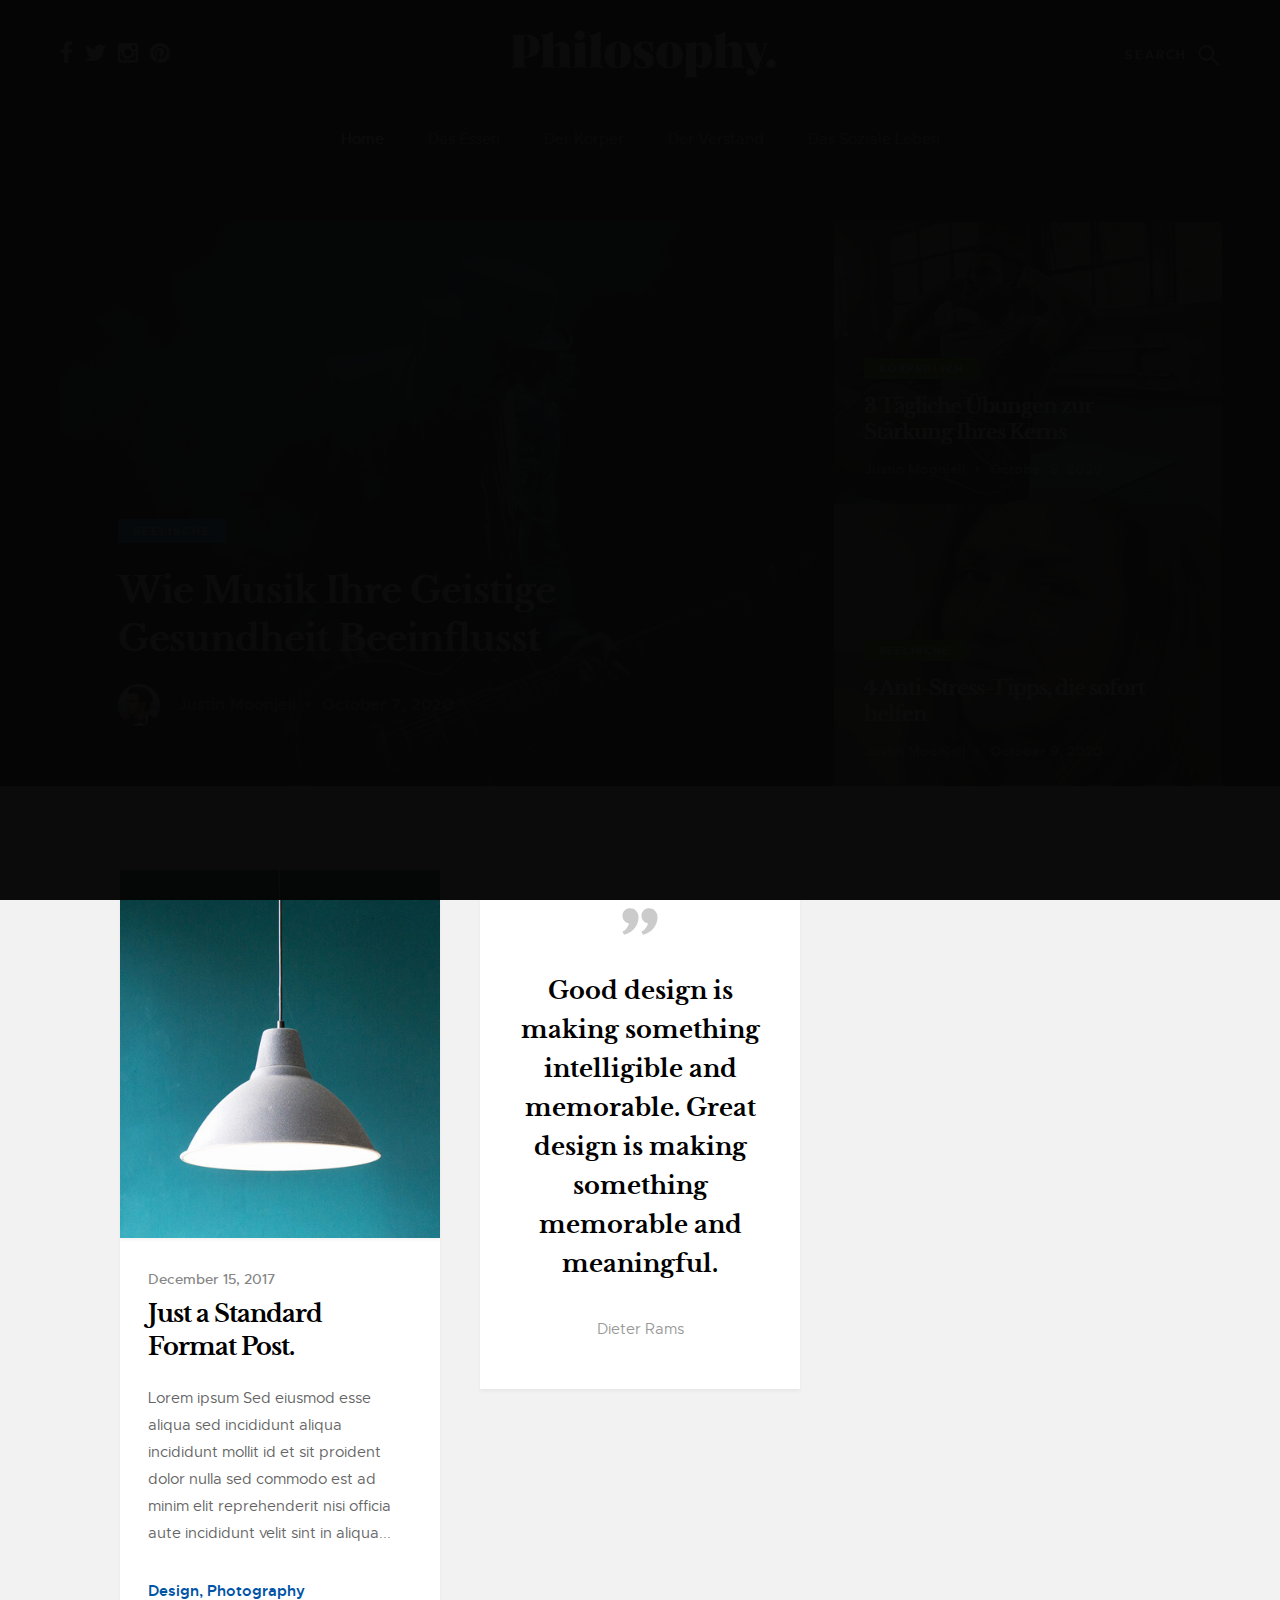
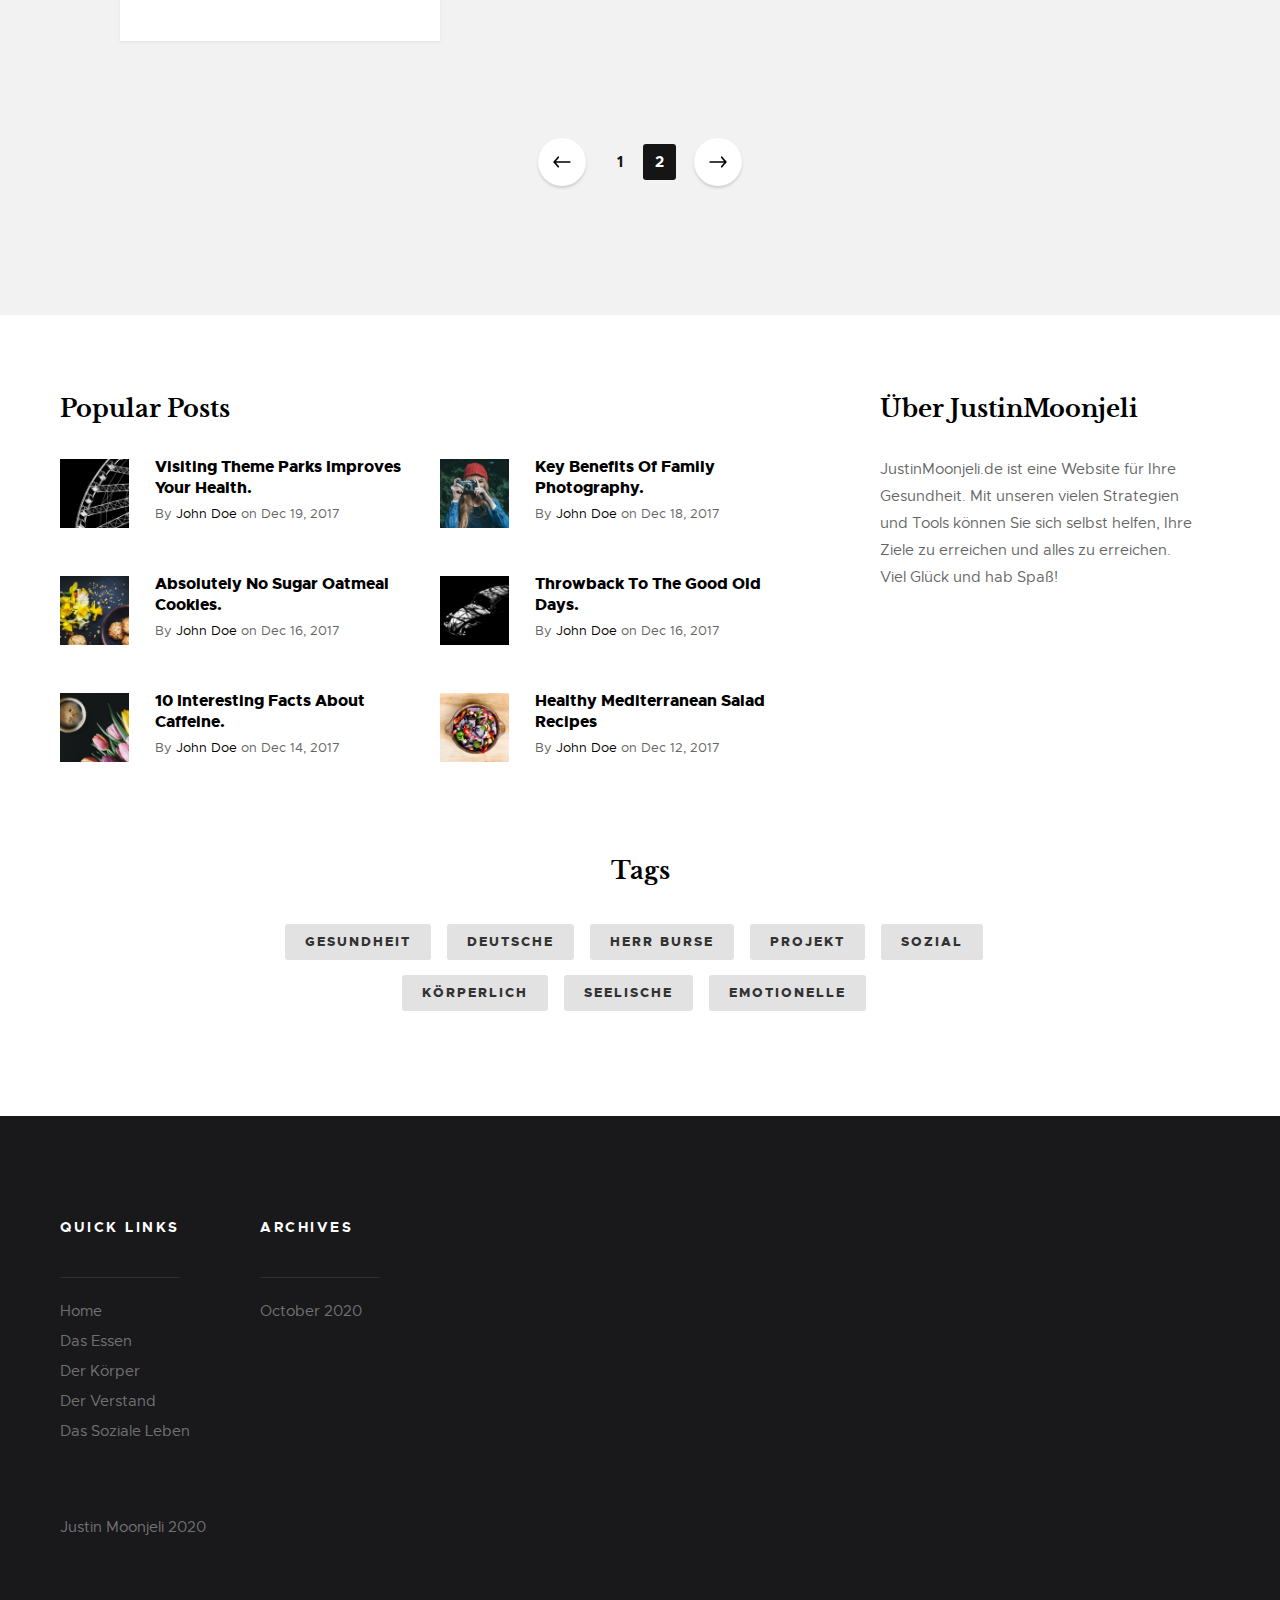
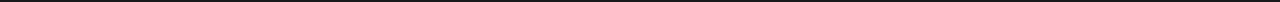
==== index.html @ 0562be98 "Update index.html" ====
<!DOCTYPE html>
<html class="no-js" lang="en">
<head>

    <!--- basic page needs
    ================================================== -->
    <meta charset="utf-8">
    <title>JustinMoonjeli</title>
    <meta name="description" content="">
    <meta name="author" content="">

    <!-- mobile specific metas
    ================================================== -->
    <meta name="viewport" content="width=device-width, initial-scale=1, maximum-scale=1">

    <!-- CSS
    ================================================== -->
    <link rel="stylesheet" href="css/base.css">
    <link rel="stylesheet" href="css/vendor.css">
    <link rel="stylesheet" href="css/main.css">

    <!-- script
    ================================================== -->
    <script src="js/modernizr.js"></script>
    <script src="js/pace.min.js"></script>

    <!-- favicons
    ================================================== -->
    <link rel="shortcut icon" href="favicon.ico" type="image/x-icon">
    <link rel="icon" href="favicon.ico" type="image/x-icon">

</head>

<body id="top">

    <!-- pageheader
    ================================================== -->
    <section class="s-pageheader s-pageheader--home">

        <header class="header">
            <div class="header__content row">

                <div class="header__logo">
                    <a class="logo" href="index.html">
                        <img src="images/logo.svg" alt="Homepage">
                    </a>
                </div> <!-- end header__logo -->

                <ul class="header__social">
                    <li>
                        <a href="#0"><i class="fa fa-facebook" aria-hidden="true"></i></a>
                    </li>
                    <li>
                        <a href="#0"><i class="fa fa-twitter" aria-hidden="true"></i></a>
                    </li>
                    <li>
                        <a href="#0"><i class="fa fa-instagram" aria-hidden="true"></i></a>
                    </li>
                    <li>
                        <a href="#0"><i class="fa fa-pinterest" aria-hidden="true"></i></a>
                    </li>
                </ul> <!-- end header__social -->

                <a class="header__search-trigger" href="#0"></a>

                <div class="header__search">

                    <form role="search" method="get" class="header__search-form" action="#">
                        <label>
                            <span class="hide-content">Search for:</span>
                            <input type="search" class="search-field" placeholder="Type Keywords" value="" name="s" title="Search for:" autocomplete="off">
                        </label>
                        <input type="submit" class="search-submit" value="Search">
                    </form>
        
                    <a href="#0" title="Close Search" class="header__overlay-close">Close</a>

                </div>  <!-- end header__search -->


                <a class="header__toggle-menu" href="#0" title="Menu"><span>Menu</span></a>

                <nav class="header__nav-wrap">

                    <h2 class="header__nav-heading h6">Site Navigation</h2>

                    <ul class="header__nav">
                        <li class="current"><a href="index.html" title="">Home</a></li>
                        <li><a href="style-guide.html" title="">Das Essen</a></li>
                        <li><a href="about.html" title="">Der Körper</a></li>
                        <li><a href="contact.html" title="">Der Verstand</a></li>
                        <li><a href="contact.html" title="">Das Soziale Leben</a></li>
                    </ul> <!-- end header__nav -->

                    <a href="#0" title="Close Menu" class="header__overlay-close close-mobile-menu">Close</a>

                </nav> <!-- end header__nav-wrap -->

            </div> <!-- header-content -->
        </header> <!-- header -->


        <div class="pageheader-content row">
            <div class="col-full">

                <div class="featured">

                    <div class="featured__column featured__column--big">
                        <div class="entry" style="background-image:url('images/thumbs/featured/featured-guitarman.jpg');">
                            
                            <div class="entry__content">
                                <span class="entry__category"><a href="#0">SEELISCHE</a></span>

                                <h1><a href="#0" title="">Wie Musik Ihre Geistige Gesundheit Beeinflusst</a></h1>

                                <div class="entry__info">
                                    <a href="#0" class="entry__profile-pic">
                                        <img class="avatar" src="images/avatars/user-03.jpg" alt="">
                                    </a>

                                    <ul class="entry__meta">
                                        <li><a href="#0">Justin Moonjeli</a></li>
                                        <li>October 7, 2020</li>
                                    </ul>
                                </div>
                            </div> <!-- end entry__content -->
                            
                        </div> <!-- end entry -->
                    </div> <!-- end featured__big -->

                    <div class="featured__column featured__column--small">

                        <div class="entry" style="background-image:url('images/thumbs/featured/mancore.jpg');">
                            
                            <div class="entry__content">
                                <span class="entry__category"><a href="#0">KÖRPERLICH</a></span>

                                <h1><a href="#0" title="">3 Tägliche Übungen zur Stärkung Ihres Kerns</a></h1>

                                <div class="entry__info">
                                    <a href="#0" class="entry__profile-pic">
                                        <img class="avatar" src="images/avatars/user-03.jpg" alt="">
                                    </a>

                                    <ul class="entry__meta">
                                        <li><a href="#0">Justin Moonjeli</a></li>
                                        <li>October 8, 2020</li>
                                    </ul>
                                </div>
                            </div> <!-- end entry__content -->
                          
                        </div> <!-- end entry -->
                        <div class="entry" style="background-image:url('images/thumbs/featured/smilelady.jpg');">
                            
                            <div class="entry__content">
                                <span class="entry__category"><a href="#0">SEELISCHE</a></span>

                                <h1><a href="#0" title="">4 Anti-Stress-Tipps, die sofort helfen</a></h1>

                                <div class="entry__info">
                                    <a href="#0" class="entry__profile-pic">
                                        <img class="avatar" src="images/avatars/user-03.jpg" alt="">
                                    </a>

                                    <ul class="entry__meta">
                                        <li><a href="#0">Justin Moonjeli</a></li>
                                        <li>October 9, 2020</li>
                                    </ul>
                                </div>
                            </div> <!-- end entry__content -->
                          
               
                       
                        </div> <!-- end entry -->

                    </div> <!-- end featured__small -->
                </div> <!-- end featured -->

            </div> <!-- end col-full -->
        </div> <!-- end pageheader-content row -->

    </section> <!-- end s-pageheader -->


    <!-- s-content
    ================================================== -->
    <section class="s-content">
        
        <div class="row masonry-wrap">
            <div class="masonry">

                <div class="grid-sizer"></div>

                <article class="masonry__brick entry format-standard" data-aos="fade-up">
                        
                    <div class="entry__thumb">
                        <a href="single-standard.html" class="entry__thumb-link">
                            <img src="images/thumbs/masonry/lamp-400.jpg" 
                                    srcset="images/thumbs/masonry/lamp-400.jpg 1x, images/thumbs/masonry/lamp-800.jpg 2x" alt="">
                        </a>
                    </div>
    
                    <div class="entry__text">
                        <div class="entry__header">
                            
                            <div class="entry__date">
                                <a href="single-standard.html">December 15, 2017</a>
                            </div>
                            <h1 class="entry__title"><a href="single-standard.html">Just a Standard Format Post.</a></h1>
                            
                        </div>
                        <div class="entry__excerpt">
                            <p>
                                Lorem ipsum Sed eiusmod esse aliqua sed incididunt aliqua incididunt mollit id et sit proident dolor nulla sed commodo est ad minim elit reprehenderit nisi officia aute incididunt velit sint in aliqua...
                            </p>
                        </div>
                        <div class="entry__meta">
                            <span class="entry__meta-links">
                                <a href="category.html">Design</a> 
                                <a href="category.html">Photography</a>
                            </span>
                        </div>
                    </div>
    
                </article> <!-- end article -->

                <article class="masonry__brick entry format-quote" data-aos="fade-up">
                        
                    <div class="entry__thumb">
                        <blockquote>
                                <p>Good design is making something intelligible and memorable. Great design is making something memorable and meaningful.</p>
    
                                <cite>Dieter Rams</cite>
                        </blockquote>
                    </div>   
    
                </article> <!-- end article -->
 
            </div> <!-- end masonry -->
        </div> <!-- end masonry-wrap -->

        <div class="row">
            <div class="col-full">
                <nav class="pgn">
                    <ul>
                        <li><a class="pgn__prev" href="#0">Prev</a></li>
                        <li><a class="pgn__num" href="#0">1</a></li>
                        <li><span class="pgn__num current">2</span></li>
                        <li><a class="pgn__next" href="#0">Next</a></li>
                    </ul>
                </nav>
            </div>
        </div>

    </section> <!-- s-content -->


    <!-- s-extra
    ================================================== -->
    <section class="s-extra">

        <div class="row top">

            <div class="col-eight md-six tab-full popular">
                <h3>Popular Posts</h3>

                <div class="block-1-2 block-m-full popular__posts">
                    <article class="col-block popular__post">
                        <a href="#0" class="popular__thumb">
                            <img src="images/thumbs/small/wheel-150.jpg" alt="">
                        </a>
                        <h5><a href="#0">Visiting Theme Parks Improves Your Health.</a></h5>
                        <section class="popular__meta">
                                <span class="popular__author"><span>By</span> <a href="#0"> John Doe</a></span>
                            <span class="popular__date"><span>on</span> <time datetime="2017-12-19">Dec 19, 2017</time></span>
                        </section>
                    </article>
                    <article class="col-block popular__post">
                        <a href="#0" class="popular__thumb">
                            <img src="images/thumbs/small/shutterbug-150.jpg" alt="">
                        </a>
                        <h5><a href="#0">Key Benefits Of Family Photography.</a></h5>
                        <section class="popular__meta">
                            <span class="popular__author"><span>By</span> <a href="#0"> John Doe</a></span>
                            <span class="popular__date"><span>on</span> <time datetime="2017-12-18">Dec 18, 2017</time></span>
                        </section>
                    </article>
                    <article class="col-block popular__post">
                        <a href="#0" class="popular__thumb">
                            <img src="images/thumbs/small/cookies-150.jpg" alt="">
                        </a>
                        <h5><a href="#0">Absolutely No Sugar Oatmeal Cookies.</a></h5>
                        <section class="popular__meta">
                                <span class="popular__author"><span>By</span> <a href="#0"> John Doe</a></span>
                            <span class="popular__date"><span>on</span> <time datetime="2017-12-16">Dec 16, 2017</time></span>
                        </section>
                    </article>
                    <article class="col-block popular__post">
                        <a href="#0" class="popular__thumb">
                            <img src="images/thumbs/small/beetle-150.jpg" alt="">
                        </a>
                        <h5><a href="#0">Throwback To The Good Old Days.</a></h5>
                        <section class="popular__meta">
                            <span class="popular__author"><span>By</span> <a href="#0"> John Doe</a></span>
                            <span class="popular__date"><span>on</span> <time datetime="2017-12-16">Dec 16, 2017</time></span>
                        </section>
                    </article>
                    <article class="col-block popular__post">
                        <a href="#0" class="popular__thumb">
                            <img src="images/thumbs/small/tulips-150.jpg" alt="">
                        </a>
                        <h5><a href="#0">10 Interesting Facts About Caffeine.</a></h5>
                        <section class="popular__meta">
                            <span class="popular__author"><span>By</span> <a href="#0"> John Doe</a></span>
                            <span class="popular__date"><span>on</span> <time datetime="2017-12-14">Dec 14, 2017</time></span>
                        </section>
                    </article>
                    <article class="col-block popular__post">
                        <a href="#0" class="popular__thumb">
                            <img src="images/thumbs/small/salad-150.jpg" alt="">
                        </a>
                        <h5><a href="#0">Healthy Mediterranean Salad Recipes</a></h5>
                        <section class="popular__meta">
                            <span class="popular__author"><span>By</span> <a href="#0"> John Doe</a></span>
                            <span class="popular__date"><span>on</span> <time datetime="2017-12-12">Dec 12, 2017</time></span>
                        </section>
                    </article>
                </div> <!-- end popular_posts -->
            </div> <!-- end popular -->
            
            <div class="col-four md-six tab-full about">
                <h3>Über JustinMoonjeli</h3>

                <p>
                    JustinMoonjeli.de ist eine Website für Ihre Gesundheit. Mit unseren vielen Strategien und Tools können Sie sich selbst helfen, Ihre Ziele zu erreichen und alles zu erreichen. Viel Glück und hab Spaß!
                </p>

                
            </div> <!-- end about -->

        </div> <!-- end row -->

        <div class="row bottom tags-wrap">
            <div class="col-full tags">
                <h3>Tags</h3>

                <div class="tagcloud">
                    <a href="#0">Gesundheit</a>
                    <a href="#0">Deutsche</a>
                    <a href="#0">Herr Burse</a>
                    <a href="#0">Projekt</a>
                    <a href="#0">Sozial</a>
                    <a href="#0">Körperlich</a>
                    <a href="#0">Seelische</a>
                    <a href="#0">Emotionelle</a>
                </div> <!-- end tagcloud -->
            </div> <!-- end tags -->
        </div> <!-- end tags-wrap -->

    </section> <!-- end s-extra -->


    <!-- s-footer
    ================================================== -->
    <footer class="s-footer">

        <div class="s-footer__main">
            <div class="row">
                
                <div class="col-two md-four mob-full s-footer__sitelinks">
                        
                    <h4>Quick Links</h4>

                    <ul class="s-footer__linklist">
                        <li><a href="#0">Home</a></li>
                        <li><a href="#0">Das Essen</a></li>
                        <li><a href="#0">Der Körper</a></li>
                        <li><a href="#0">Der Verstand</a></li>
                        <li><a href="#0">Das Soziale Leben</a></li>
                    </ul>
                
                </div> <!-- end s-footer__sitelinks -->

                <div class="col-two md-four mob-full s-footer__archives">
                        
                    <h4>Archives</h4>

                    <ul class="s-footer__linklist">
                        <li><a href="#0">October 2020</a></li>
                    </ul>

                </div> <!-- end s-footer__archives -->

               
            </div>
        </div> <!-- end s-footer__main -->

        <div class="s-footer__bottom">
            <div class="row">
                <div class="col-full">
                    <div class="s-footer__copyright">
                        <span>Justin Moonjeli 2020</span> 

                    </div>

                    <div class="go-top">
                        <a class="smoothscroll" title="Back to Top" href="#top"></a>
                    </div>
                </div>
            </div>
        </div> <!-- end s-footer__bottom -->

    </footer> <!-- end s-footer -->


    <!-- preloader
    ================================================== -->
    <div id="preloader">
        <div id="loader">
            <div class="line-scale">
                <div></div>
                <div></div>
                <div></div>
                <div></div>
                <div></div>
            </div>
        </div>
    </div>


    <!-- Java Script
    ================================================== -->
    <script src="js/jquery-3.2.1.min.js"></script>
    <script src="js/plugins.js"></script>
    <script src="js/main.js"></script>

</body>

</html>
---- css/base.css ----
/* =================================================================== 
 *
 *  Philosophy v1.0 Base Stylesheet
 *  12-30-2017
 *  ------------------------------------------------------------------
 *
 *  TOC:
 *  # imports
 *  # normalize
 *  # basic/base setup styles
 *    ## Media
 *    ## Typography resets
 *    ## links
 *    ## inputs
 *  # grid
 *    ## medium size devices
 *    ## tablets
 *    ## mobile devices
 *    ## small mobile devices
 *  # block grids
 *    ## medium size devices
 *    ## tablets
 *    ## mobile devices
 *    ## small mobile devices
 *  # MISC
 *
 * =================================================================== */


/* ===================================================================
 *  # imports 
 *
 * ------------------------------------------------------------------- */
@import url("font-awesome/css/font-awesome.min.css");
@import url("fonts.css");


/* ===================================================================
 *  # normalize
 *  normalize.css v5.0.0 | MIT License | 
 *  github.com/necolas/normalize.css
 *
 * ------------------------------------------------------------------- */
html {
   font-family: sans-serif;
   line-height: 1.15;
   -ms-text-size-adjust: 100%;
   -webkit-text-size-adjust: 100%;
}

body {
   margin: 0;
}

article,
aside,
footer,
header,
nav,
section {
   display: block;
}

h1 {
   font-size: 2em;
   margin: 0.67em 0;
}

figcaption,
figure,
main {
   display: block;
}

figure {
   margin: 1em 40px;
}

hr {
   box-sizing: content-box;
   height: 0;
   overflow: visible;
}

pre {
   font-family: monospace, monospace;
   font-size: 1em;
}

a {
   background-color: transparent;
   -webkit-text-decoration-skip: objects;
}

a:active,
a:hover {
   outline-width: 0;
}

abbr[title] {
   border-bottom: none;
   text-decoration: underline;
   text-decoration: underline dotted;
}

b,
strong {
   font-weight: inherit;
}

b,
strong {
   font-weight: bolder;
}

code,
kbd,
samp {
   font-family: monospace, monospace;
   font-size: 1em;
}

dfn {
   font-style: italic;
}

mark {
   background-color: #ff0;
   color: #000;
}

small {
   font-size: 80%;
}

sub,
sup {
   font-size: 75%;
   line-height: 0;
   position: relative;
   vertical-align: baseline;
}

sub {
   bottom: -0.25em;
}

sup {
   top: -0.5em;
}

audio,
video {
   display: inline-block;
}

audio:not([controls]) {
   display: none;
   height: 0;
}

img {
   border-style: none;
}

svg:not(:root) {
   overflow: hidden;
}

button,
input,
optgroup,
select,
textarea {
   font-family: sans-serif;
   font-size: 100%;
   line-height: 1.15;
   margin: 0;
}

button,
input {
   overflow: visible;
}

button,
select {
   text-transform: none;
}

button,
html [type="button"],
[type="reset"],
[type="submit"] {
   -webkit-appearance: button;
}

button::-moz-focus-inner,
[type="button"]::-moz-focus-inner,
[type="reset"]::-moz-focus-inner,
[type="submit"]::-moz-focus-inner {
   border-style: none;
   padding: 0;
}

button:-moz-focusring,
[type="button"]:-moz-focusring,
[type="reset"]:-moz-focusring,
[type="submit"]:-moz-focusring {
   outline: 1px dotted ButtonText;
}

fieldset {
   border: 1px solid #c0c0c0;
   margin: 0 2px;
   padding: 0.35em 0.625em 0.75em;
}

legend {
   box-sizing: border-box;
   color: inherit;
   display: table;
   max-width: 100%;
   padding: 0;
   white-space: normal;
}

progress {
   display: inline-block;
   vertical-align: baseline;
}

textarea {
   overflow: auto;
}

[type="checkbox"],
[type="radio"] {
   box-sizing: border-box;
   padding: 0;
}

[type="number"]::-webkit-inner-spin-button,
[type="number"]::-webkit-outer-spin-button {
   height: auto;
}

[type="search"] {
   -webkit-appearance: textfield;
   outline-offset: -2px;
}

[type="search"]::-webkit-search-cancel-button,
[type="search"]::-webkit-search-decoration {
   -webkit-appearance: none;
}

::-webkit-file-upload-button {
   -webkit-appearance: button;
   font: inherit;
}

details,
menu {
   display: block;
}

summary {
   display: list-item;
}

canvas {
   display: inline-block;
}

template {
   display: none;
}

[hidden] {
   display: none;
}


/* ===================================================================
*  # basic/base setup styles
*
* ------------------------------------------------------------------- */
html {
   font-size: 62.5%;
   box-sizing: border-box;
}

*,
*::before,
*::after {
   box-sizing: inherit;
}

body {
   font-weight: normal;
   line-height: 1;
   word-wrap: break-word;
   text-rendering: optimizeLegibility;
   -webkit-overflow-scrolling: touch;
   -webkit-text-size-adjust: none;
}

body,
input,
button {
   -moz-osx-font-smoothing: grayscale;
   -webkit-font-smoothing: antialiased;
}

/* ------------------------------------------------------------------- 
 * ## Media
 * ------------------------------------------------------------------- */
img,
video {
   max-width: 100%;
   height: auto;
}

/* ------------------------------------------------------------------- 
 * ## Typography resets 
 * ------------------------------------------------------------------- */
div, dl, dt, dd, ul, ol, li, h1, h2, h3, h4, h5, h6, pre, form, p, blockquote, th, td {
   margin: 0;
   padding: 0;
}

h1, h2, h3, h4, h5, h6 {
   -webkit-font-smoothing: auto;
   -webkit-font-smoothing: antialiased;
   -webkit-font-variant-ligatures: common-ligatures;
   -moz-font-variant-ligatures: common-ligatures;
   font-variant-ligatures: common-ligatures;
   text-rendering: optimizeLegibility;
}

em,
i {
   font-style: italic;
   line-height: inherit;
}

strong,
b {
   font-weight: bold;
   line-height: inherit;
}

small {
   font-size: 60%;
   line-height: inherit;
}

ol,
ul {
   list-style: none;
}

li {
   display: block;
}

/* ------------------------------------------------------------------- 
 * ## links
 * ------------------------------------------------------------------- */
a {
   text-decoration: none;
   line-height: inherit;
}

a img {
   border: none;
}

/* ------------------------------------------------------------------- 
 *  ## inputs
 * ------------------------------------------------------------------- */
fieldset {
   margin: 0;
   padding: 0;
}

input[type="email"],
input[type="number"],
input[type="search"],
input[type="text"],
input[type="tel"],
input[type="url"],
input[type="password"],
textarea {
   -webkit-appearance: none;
   -moz-appearance: none;
   -ms-appearance: none;
   -o-appearance: none;
   appearance: none;
}


/* ===================================================================
 * # grid
 *
 * ------------------------------------------------------------------- */
.row {
   width: 94%;
   max-width: 1200px;
   margin: 0 auto;
}

.row:after {
   content: "";
   display: table;
   clear: both;
}

.row .row {
   width: auto;
   max-width: none;
   margin-left: -20px;
   margin-right: -20px;
}

/* column blocks
 * -------------------------------------- */
[class*="col-"] {
   float: left;
   padding: 0 20px;
}

[class*="col-"] + [class*="col-"].end {
   float: right;
}

/* column width classes 
 * -------------------------------------- */
.col-one {
   width: 8.33333%;
}

.col-two,
.col-1-6 {
   width: 16.66667%;
}

.col-three,
.col-1-4 {
   width: 25%;
}

.col-four,
.col-1-3 {
   width: 33.33333%;
}

.col-five {
   width: 41.66667%;
}

.col-six,
.col-1-2 {
   width: 50%;
}

.col-seven {
   width: 58.33333%;
}

.col-eight,
.col-2-3 {
   width: 66.66667%;
}

.col-nine,
.col-3-4 {
  width: 75%;
}

.col-ten,
.col-5-6 {
   width: 83.33333%;
}

.col-eleven {
   width: 91.66667%;
}

.col-twelve,
.col-full {
   width: 100%;
}


/* ------------------------------------------------------------------- 
 * ## medium size devices
 * ------------------------------------------------------------------- */
@media only screen and (max-width: 1200px) {
   .row .row {
      margin-left: -15px;
      margin-right: -15px;
   }

   [class*="col-"] {
      padding: 0 15px;
   }

   .md-two,
   .md-1-6 {
      width: 16.66667%;
   }

   .md-one {
      width: 8.33333%;
   }

   .md-three,
   .md-1-4 {
      width: 25%;
   }

   .md-four,
   .md-1-3 {
      width: 33.33333%;
   }

   .md-five {
      width: 41.66667%;
   }

   .md-six,
   .md-1-2 {
      width: 50%;
   }

   .md-seven {
      width: 58.33333%;
   }

   .md-eight,
   .md-2-3 {
      width: 66.66667%;
   }

   .md-nine,
   .md-3-4 {
      width: 75%;
   }

   .md-ten,
   .md-5-6 {
      width: 83.33333%;
   }

   .md-eleven {
      width: 91.66667%;
   }

   .md-twelve,
   .md-full {
      width: 100%;
   }
}

/* ------------------------------------------------------------------- 
 * ## tablets
 * ------------------------------------------------------------------- */
@media only screen and (max-width: 800px) {
   .row {
      width: 90%;
   }

   .tab-1-4 {
      width: 25%;
   }

   .tab-1-3 {
      width: 33.33333%;
   }

   .tab-1-2 {
      width: 50%;
   }

   .tab-2-3 {
      width: 66.66667%;
   }

   .tab-3-4 {
      width: 75%;
   }

   .tab-full {
      width: 100%;
   }

   .hide-on-tablet {
      display: none;
   }
}

/* ------------------------------------------------------------------- 
 * ## mobile devices
 * ------------------------------------------------------------------- */
@media only screen and (max-width: 600px) {
   .row {
      width: auto;
      padding-left: 25px;
      padding-right: 25px;
   }

   .row .row {
      margin-left: -10px;
      margin-right: -10px;
      padding-left: 0;
      padding-right: 0;
   }

   [class*="col-"] {
      padding: 0 10px;
   }

   .mob-1-4 {
      width: 25%;
   }

   .mob-1-3 {
      width: 33.33333%;
   }

   .mob-1-2 {
      width: 50%;
   }

   .mob-2-3 {
      width: 66.66667%;
   }

   .mob-3-4 {
      width: 75%;
   }

   .mob-full {
      width: 100%;
   }

   .hide-on-mobile {
      display: none;
   }
}

/* ------------------------------------------------------------------- 
 * ## small mobile devices
 * ------------------------------------------------------------------- */

/* stack columns on small mobile devices
 * ------------------------------------------------------------------- */
@media only screen and (max-width: 400px) {
   .row .row {
      margin-left: 0;
      margin-right: 0;
   }

   [class*="col-"] {
      width: 100% !important;
      float: none !important;
      clear: both !important;
      margin-left: 0;
      margin-right: 0;
      padding: 0;
   }

   [class*="col-"] + [class*="col-"].end {
      float: none;
   }
}


/* ===================================================================
 * # block grids
 *
 * ------------------------------------------------------------------- */

/* Equally-sized columns define at row level
 * ------------------------------------------------------------------- */
[class*="block-"]:after {
   content: "";
   display: table;
   clear: both;
}

.block-1-6 .col-block {
   width: 16.66667%;
}

.block-1-5 .col-block {
   width: 20%;
}

.block-1-4 .col-block {
   width: 25%;
}

.block-1-3 .col-block {
   width: 33.33333%;
}

.block-1-2 .col-block {
   width: 50%;
}

/**
 * Clearing for block grid columns. Allow columns with 
 * different heights to align properly.
 */
.block-1-6 .col-block:nth-child(6n + 1),
.block-1-5 .col-block:nth-child(5n + 1),
.block-1-4 .col-block:nth-child(4n + 1),
.block-1-3 .col-block:nth-child(3n + 1),
.block-1-2 .col-block:nth-child(2n + 1) {
   clear: both;
}

/* ------------------------------------------------------------------- 
 * ## medium size devices
 * ------------------------------------------------------------------- */
@media only screen and (max-width: 1200px) {
   .block-m-1-6 .col-block {
      width: 16.66667%;
   }

   .block-m-1-5 .col-block {
      width: 20%;
   }

   .block-m-1-4 .col-block {
      width: 25%;
   }

   .block-m-1-3 .col-block {
      width: 33.33333%;
   }

   .block-m-1-2 .col-block {
      width: 50%;
   }

   .block-m-full .col-block {
      width: 100%;
      clear: both;
   }

   [class*="block-m-"] .col-block:nth-child(n) {
      clear: none;
   }

   .block-m-1-6 .col-block:nth-child(6n + 1),
   .block-m-1-5 .col-block:nth-child(5n + 1),
   .block-m-1-4 .col-block:nth-child(4n + 1),
   .block-m-1-3 .col-block:nth-child(3n + 1),
   .block-m-1-2 .col-block:nth-child(2n + 1) {
      clear: both;
   }
}

/* ------------------------------------------------------------------- 
 * ## tablets
 * ------------------------------------------------------------------- */
@media only screen and (max-width: 800px) {
   .block-tab-1-6 .col-block {
      width: 16.66667%;
   }

   .block-tab-1-5 .col-block {
      width: 20%;
   }

   .block-tab-1-4 .col-block {
      width: 25%;
   }

   .block-tab-1-3 .col-block {
      width: 33.33333%;
   }

   .block-tab-1-2 .col-block {
      width: 50%;
   }

   .block-tab-full .col-block {
      width: 100%;
      clear: both;
   }

   [class*="block-tab-"] .col-block:nth-child(n) {
      clear: none;
   }

   .block-tab-1-6 .col-block:nth-child(6n + 1),
   .block-tab-1-6 .col-block:nth-child(5n + 1),
   .block-tab-1-4 .col-block:nth-child(4n + 1),
   .block-tab-1-3 .col-block:nth-child(3n + 1),
   .block-tab-1-2 .col-block:nth-child(2n + 1) {
      clear: both;
   }
}

/* ------------------------------------------------------------------- 
 * ## mobile devices
 * ------------------------------------------------------------------- */
@media only screen and (max-width: 600px) {
   .block-mob-1-6 .col-block {
      width: 16.66667%;
   }

   .block-mob-1-5 .col-block {
      width: 20%;
   }

   .block-mob-1-4 .col-block {
      width: 25%;
   }

   .block-mob-1-3 .col-block {
      width: 33.33333%;
   }

   .block-mob-1-2 .col-block {
      width: 50%;
   }

   .block-mob-full .col-block {
      width: 100%;
      clear: both;
   }

   [class*="block-mob-"] .col-block:nth-child(n) {
      clear: none;
   }

   .block-mob-1-6 .col-block:nth-child(6n + 1),
   .block-mob-1-5 .col-block:nth-child(5n + 1),
   .block-mob-1-4 .col-block:nth-child(4n + 1),
   .block-mob-1-3 .col-block:nth-child(3n + 1),
   .block-mob-1-2 .col-block:nth-child(2n + 1) {
      clear: both;
   }
}

/* ------------------------------------------------------------------- 
 * ## small mobile devices
 * ------------------------------------------------------------------- */

/* stack columns on small mobile devices
 * ------------------------------------------------------------------- */
@media only screen and (max-width: 400px) {
   .stack .col-block {
      width: 100% !important;
      float: none !important;
      clear: both !important;
      margin-left: 0;
      margin-right: 0;
   }
}


/* ===================================================================
 * # MISC
 *
 * ------------------------------------------------------------------- */
.group:after {
   content: "";
   display: table;
   clear: both;
}

/* Misc Helper Styles
 * -------------------------------------- */
.is-hidden {
   display: none;
}

.is-invisible {
   visibility: hidden;
}

.antialiased {
   -webkit-font-smoothing: antialiased;
   -moz-osx-font-smoothing: grayscale;
}

.overflow-hidden {
   overflow: hidden;
}

.remove-bottom {
   margin-bottom: 0;
}

.half-bottom {
   margin-bottom: 1.5rem !important;
}

.add-bottom {
   margin-bottom: 3rem !important;
}

.no-border {
   border: none;
}

.full-width {
   width: 100%;
}

.text-center {
   text-align: center;
}

.text-left {
   text-align: left;
}

.text-right {
   text-align: right;
}

.pull-left {
   float: left;
}

.pull-right {
   float: right;
}

.align-center {
   margin-left: auto;
   margin-right: auto;
   text-align: center;
}

/*# sourceMappingURL=base.css.map */
---- css/vendor.css ----
/* =================================================================== 
 *
 *  Philosophy v1.0 Vendor/Third Party CSS 
 *  12-30-2017
 *  ------------------------------------------------------------------
 *
 *  TOC:
 *  # lity - v1.6.6 - 2016-04-22
 *  # Animate on Scroll
 *  # Slick Slider
 *  # MediaElement
 *  # prettyprint GitHub Theme
 *
 * =================================================================== */


/* ===================================================================
 * # lity - v1.6.6 - 2016-04-22
 *   http://sorgalla.com/lity/
 *   Copyright (c) 2016 Jan Sorgalla; Licensed MIT 
 * ------------------------------------------------------------------- */
.lity {
   z-index: 9990;
   position: fixed;
   top: 0;
   right: 0;
   bottom: 0;
   left: 0;
   white-space: nowrap;
   background: #ffffff;
   background: white;
   outline: none !important;
   opacity: 0;
   -webkit-transition: opacity 0.3s ease;
   -o-transition: opacity 0.3s ease;
   transition: opacity 0.3s ease;
}

.lity.lity-opened {
   opacity: 1;
}

.lity.lity-closed {
   opacity: 0;
}

.lity * {
   -webkit-box-sizing: border-box;
   -moz-box-sizing: border-box;
   box-sizing: border-box;
}

.lity-wrap {
   z-index: 9990;
   position: fixed;
   top: 0;
   right: 0;
   bottom: 0;
   left: 0;
   text-align: center;
   outline: none !important;
}

.lity-wrap:before {
   content: '';
   display: inline-block;
   height: 100%;
   vertical-align: middle;
   margin-right: -0.25em;
}

.lity-loader {
   z-index: 9991;
   color: #333;
   position: absolute;
   top: 50%;
   margin-top: -0.8em;
   width: 100%;
   text-align: center;
   font-size: 14px;
   font-family: Arial, Helvetica, sans-serif;
   opacity: 0;
   -webkit-transition: opacity 0.3s ease;
   -o-transition: opacity 0.3s ease;
   transition: opacity 0.3s ease;
}

.lity-loading .lity-loader {
   opacity: 1;
}

.lity-container {
   z-index: 9992;
   position: relative;
   text-align: left;
   vertical-align: middle;
   display: inline-block;
   white-space: normal;
   max-width: 100%;
   max-height: 100%;
   outline: none !important;
}

.lity-content {
   z-index: 9993;
   width: 100%;
   -webkit-transform: scale(1);
   -ms-transform: scale(1);
   -o-transform: scale(1);
   transform: scale(1);
   -webkit-transition: -webkit-transform 0.3s ease;
   -o-transition: -o-transform 0.3s ease;
   transition: transform 0.3s ease;
}

.lity-loading .lity-content,
.lity-closed .lity-content {
   -webkit-transform: scale(0.8);
   -ms-transform: scale(0.8);
   -o-transform: scale(0.8);
   transform: scale(0.8);
}

.lity-content:after {
   content: '';
   position: absolute;
   left: 0;
   top: 0;
   bottom: 0;
   display: block;
   right: 0;
   width: auto;
   height: auto;
   z-index: -1;
}

.lity-close {
   z-index: 9994;
   width: 42px;
   height: 42px;
   position: fixed;
   text-align: center !important;
   right: 20px;
   top: 20px;
   -webkit-appearance: none;
   cursor: pointer;
   text-decoration: none;
   text-align: center;
   padding: 0;
   margin: 0;
   color: black;
   font-style: normal;
   font-size: 30px;
   font-family: Arial, sans-serif;
   line-height: 42px;
   border: 0;
   background: transparent;
   outline: none;
   -webkit-box-shadow: none;
   box-shadow: none;
   font: 0/0 a;
   text-shadow: none;
   color: transparent;
   border-radius: 50%;
}

.lity-close::before,
.lity-close::after {
   display: block;
   content: "";
   height: 20px;
   width: 2px;
   background-color: black;
   position: absolute;
   top: 11px;
   left: 20px;
}

.lity-close::before {
   -webkit-transform: rotate(-45deg);
   -ms-transform: rotate(-45deg);
   transform: rotate(-45deg);
}

.lity-close::after {
   -webkit-transform: rotate(45deg);
   -ms-transform: rotate(45deg);
   transform: rotate(45deg);
}

.lity-close::-moz-focus-inner {
   border: 0;
   padding: 0;
}

.lity-close:hover,
.lity-close:focus,
.lity-close:active,
.lity-close:visited {
   text-decoration: none;
   text-align: center;
   padding: 0;
   color: #fff;
   font-style: normal;
   font-size: 30px;
   font-family: Arial, sans-serif;
   line-height: 36px;
   border: 0;
   background: transparent;
   outline: none;
   -webkit-box-shadow: none;
   box-shadow: none;
   font: 0/0 a;
   text-shadow: none;
   color: transparent;
}

.lity-close:hover::before,
.lity-close:hover::after,
.lity-close:focus::before,
.lity-close:focus::after,
.lity-close:active::before,
.lity-close:active::after,
.lity-close:visited::before,
.lity-close:visited::after {
   background-color: #0054a5;
}

/* Image */
.lity-image img {
   max-width: 100%;
   display: block;
   line-height: 0;
   border: 0;
}

/* iFrame */
.lity-iframe .lity-container {
   width: 100%;
   max-width: 964px;
}

.lity-iframe-container {
   width: 100%;
   height: 0;
   padding-top: 56.25%;
   overflow: auto;
   pointer-events: auto;
   -webkit-transform: translateZ(0);
   transform: translateZ(0);
   -webkit-overflow-scrolling: touch;
}

.lity-iframe-container iframe {
   position: absolute;
   display: block;
   top: 0;
   left: 0;
   width: 100%;
   height: 100%;
   background: #000;
}

.lity-hide {
   display: none;
}


/* ===================================================================
 * # Animate on Scroll 
 *   https://michalsnik.github.io/aos/
 *
 * ------------------------------------------------------------------- */
[data-aos][data-aos][data-aos-duration='50'],
body[data-aos-duration='50'] [data-aos] {
   transition-duration: 50ms;
}

[data-aos][data-aos][data-aos-delay='50'],
body[data-aos-delay='50'] [data-aos] {
   transition-delay: 0;
}

[data-aos][data-aos][data-aos-delay='50'].aos-animate,
body[data-aos-delay='50'] [data-aos].aos-animate {
   transition-delay: 50ms;
}

[data-aos][data-aos][data-aos-duration='100'],
body[data-aos-duration='100'] [data-aos] {
   transition-duration: .1s;
}

[data-aos][data-aos][data-aos-delay='100'],
body[data-aos-delay='100'] [data-aos] {
   transition-delay: 0;
}

[data-aos][data-aos][data-aos-delay='100'].aos-animate,
body[data-aos-delay='100'] [data-aos].aos-animate {
   transition-delay: .1s;
}

[data-aos][data-aos][data-aos-duration='150'],
body[data-aos-duration='150'] [data-aos] {
   transition-duration: .15s;
}

[data-aos][data-aos][data-aos-delay='150'],
body[data-aos-delay='150'] [data-aos] {
   transition-delay: 0;
}

[data-aos][data-aos][data-aos-delay='150'].aos-animate,
body[data-aos-delay='150'] [data-aos].aos-animate {
   transition-delay: .15s;
}

[data-aos][data-aos][data-aos-duration='200'],
body[data-aos-duration='200'] [data-aos] {
   transition-duration: .2s;
}

[data-aos][data-aos][data-aos-delay='200'],
body[data-aos-delay='200'] [data-aos] {
   transition-delay: 0;
}

[data-aos][data-aos][data-aos-delay='200'].aos-animate,
body[data-aos-delay='200'] [data-aos].aos-animate {
   transition-delay: .2s;
}

[data-aos][data-aos][data-aos-duration='250'],
body[data-aos-duration='250'] [data-aos] {
   transition-duration: .25s;
}

[data-aos][data-aos][data-aos-delay='250'],
body[data-aos-delay='250'] [data-aos] {
   transition-delay: 0;
}

[data-aos][data-aos][data-aos-delay='250'].aos-animate,
body[data-aos-delay='250'] [data-aos].aos-animate {
   transition-delay: .25s;
}

[data-aos][data-aos][data-aos-duration='300'],
body[data-aos-duration='300'] [data-aos] {
   transition-duration: .3s;
}

[data-aos][data-aos][data-aos-delay='300'],
body[data-aos-delay='300'] [data-aos] {
   transition-delay: 0;
}

[data-aos][data-aos][data-aos-delay='300'].aos-animate,
body[data-aos-delay='300'] [data-aos].aos-animate {
   transition-delay: .3s;
}

[data-aos][data-aos][data-aos-duration='350'],
body[data-aos-duration='350'] [data-aos] {
   transition-duration: .35s;
}

[data-aos][data-aos][data-aos-delay='350'],
body[data-aos-delay='350'] [data-aos] {
   transition-delay: 0;
}

[data-aos][data-aos][data-aos-delay='350'].aos-animate,
body[data-aos-delay='350'] [data-aos].aos-animate {
   transition-delay: .35s;
}

[data-aos][data-aos][data-aos-duration='400'],
body[data-aos-duration='400'] [data-aos] {
   transition-duration: .4s;
}

[data-aos][data-aos][data-aos-delay='400'],
body[data-aos-delay='400'] [data-aos] {
   transition-delay: 0;
}

[data-aos][data-aos][data-aos-delay='400'].aos-animate,
body[data-aos-delay='400'] [data-aos].aos-animate {
   transition-delay: .4s;
}

[data-aos][data-aos][data-aos-duration='450'],
body[data-aos-duration='450'] [data-aos] {
   transition-duration: .45s;
}

[data-aos][data-aos][data-aos-delay='450'],
body[data-aos-delay='450'] [data-aos] {
   transition-delay: 0;
}

[data-aos][data-aos][data-aos-delay='450'].aos-animate,
body[data-aos-delay='450'] [data-aos].aos-animate {
   transition-delay: .45s;
}

[data-aos][data-aos][data-aos-duration='500'],
body[data-aos-duration='500'] [data-aos] {
   transition-duration: .5s;
}

[data-aos][data-aos][data-aos-delay='500'],
body[data-aos-delay='500'] [data-aos] {
   transition-delay: 0;
}

[data-aos][data-aos][data-aos-delay='500'].aos-animate,
body[data-aos-delay='500'] [data-aos].aos-animate {
   transition-delay: .5s;
}

[data-aos][data-aos][data-aos-duration='550'],
body[data-aos-duration='550'] [data-aos] {
   transition-duration: .55s;
}

[data-aos][data-aos][data-aos-delay='550'],
body[data-aos-delay='550'] [data-aos] {
   transition-delay: 0;
}

[data-aos][data-aos][data-aos-delay='550'].aos-animate,
body[data-aos-delay='550'] [data-aos].aos-animate {
   transition-delay: .55s;
}

[data-aos][data-aos][data-aos-duration='600'],
body[data-aos-duration='600'] [data-aos] {
   transition-duration: .6s;
}

[data-aos][data-aos][data-aos-delay='600'],
body[data-aos-delay='600'] [data-aos] {
   transition-delay: 0;
}

[data-aos][data-aos][data-aos-delay='600'].aos-animate,
body[data-aos-delay='600'] [data-aos].aos-animate {
   transition-delay: .6s;
}

[data-aos][data-aos][data-aos-duration='650'],
body[data-aos-duration='650'] [data-aos] {
   transition-duration: .65s;
}

[data-aos][data-aos][data-aos-delay='650'],
body[data-aos-delay='650'] [data-aos] {
   transition-delay: 0;
}

[data-aos][data-aos][data-aos-delay='650'].aos-animate,
body[data-aos-delay='650'] [data-aos].aos-animate {
   transition-delay: .65s;
}

[data-aos][data-aos][data-aos-duration='700'],
body[data-aos-duration='700'] [data-aos] {
   transition-duration: .7s;
}

[data-aos][data-aos][data-aos-delay='700'],
body[data-aos-delay='700'] [data-aos] {
   transition-delay: 0;
}

[data-aos][data-aos][data-aos-delay='700'].aos-animate,
body[data-aos-delay='700'] [data-aos].aos-animate {
   transition-delay: .7s;
}

[data-aos][data-aos][data-aos-duration='750'],
body[data-aos-duration='750'] [data-aos] {
   transition-duration: .75s;
}

[data-aos][data-aos][data-aos-delay='750'],
body[data-aos-delay='750'] [data-aos] {
   transition-delay: 0;
}

[data-aos][data-aos][data-aos-delay='750'].aos-animate,
body[data-aos-delay='750'] [data-aos].aos-animate {
   transition-delay: .75s;
}

[data-aos][data-aos][data-aos-duration='800'],
body[data-aos-duration='800'] [data-aos] {
   transition-duration: .8s;
}

[data-aos][data-aos][data-aos-delay='800'],
body[data-aos-delay='800'] [data-aos] {
   transition-delay: 0;
}

[data-aos][data-aos][data-aos-delay='800'].aos-animate,
body[data-aos-delay='800'] [data-aos].aos-animate {
   transition-delay: .8s;
}

[data-aos][data-aos][data-aos-duration='850'],
body[data-aos-duration='850'] [data-aos] {
   transition-duration: .85s;
}

[data-aos][data-aos][data-aos-delay='850'],
body[data-aos-delay='850'] [data-aos] {
   transition-delay: 0;
}

[data-aos][data-aos][data-aos-delay='850'].aos-animate,
body[data-aos-delay='850'] [data-aos].aos-animate {
   transition-delay: .85s;
}

[data-aos][data-aos][data-aos-duration='900'],
body[data-aos-duration='900'] [data-aos] {
   transition-duration: .9s;
}

[data-aos][data-aos][data-aos-delay='900'],
body[data-aos-delay='900'] [data-aos] {
   transition-delay: 0;
}

[data-aos][data-aos][data-aos-delay='900'].aos-animate,
body[data-aos-delay='900'] [data-aos].aos-animate {
   transition-delay: .9s;
}

[data-aos][data-aos][data-aos-duration='950'],
body[data-aos-duration='950'] [data-aos] {
   transition-duration: .95s;
}

[data-aos][data-aos][data-aos-delay='950'],
body[data-aos-delay='950'] [data-aos] {
   transition-delay: 0;
}

[data-aos][data-aos][data-aos-delay='950'].aos-animate,
body[data-aos-delay='950'] [data-aos].aos-animate {
   transition-delay: .95s;
}

[data-aos][data-aos][data-aos-duration='1000'],
body[data-aos-duration='1000'] [data-aos] {
   transition-duration: 1s;
}

[data-aos][data-aos][data-aos-delay='1000'],
body[data-aos-delay='1000'] [data-aos] {
   transition-delay: 0;
}

[data-aos][data-aos][data-aos-delay='1000'].aos-animate,
body[data-aos-delay='1000'] [data-aos].aos-animate {
   transition-delay: 1s;
}

[data-aos][data-aos][data-aos-duration='1050'],
body[data-aos-duration='1050'] [data-aos] {
   transition-duration: 1.05s;
}

[data-aos][data-aos][data-aos-delay='1050'],
body[data-aos-delay='1050'] [data-aos] {
   transition-delay: 0;
}

[data-aos][data-aos][data-aos-delay='1050'].aos-animate,
body[data-aos-delay='1050'] [data-aos].aos-animate {
   transition-delay: 1.05s;
}

[data-aos][data-aos][data-aos-duration='1100'],
body[data-aos-duration='1100'] [data-aos] {
   transition-duration: 1.1s;
}

[data-aos][data-aos][data-aos-delay='1100'],
body[data-aos-delay='1100'] [data-aos] {
   transition-delay: 0;
}

[data-aos][data-aos][data-aos-delay='1100'].aos-animate,
body[data-aos-delay='1100'] [data-aos].aos-animate {
   transition-delay: 1.1s;
}

[data-aos][data-aos][data-aos-duration='1150'],
body[data-aos-duration='1150'] [data-aos] {
   transition-duration: 1.15s;
}

[data-aos][data-aos][data-aos-delay='1150'],
body[data-aos-delay='1150'] [data-aos] {
   transition-delay: 0;
}

[data-aos][data-aos][data-aos-delay='1150'].aos-animate,
body[data-aos-delay='1150'] [data-aos].aos-animate {
   transition-delay: 1.15s;
}

[data-aos][data-aos][data-aos-duration='1200'],
body[data-aos-duration='1200'] [data-aos] {
   transition-duration: 1.2s;
}

[data-aos][data-aos][data-aos-delay='1200'],
body[data-aos-delay='1200'] [data-aos] {
   transition-delay: 0;
}

[data-aos][data-aos][data-aos-delay='1200'].aos-animate,
body[data-aos-delay='1200'] [data-aos].aos-animate {
   transition-delay: 1.2s;
}

[data-aos][data-aos][data-aos-duration='1250'],
body[data-aos-duration='1250'] [data-aos] {
   transition-duration: 1.25s;
}

[data-aos][data-aos][data-aos-delay='1250'],
body[data-aos-delay='1250'] [data-aos] {
   transition-delay: 0;
}

[data-aos][data-aos][data-aos-delay='1250'].aos-animate,
body[data-aos-delay='1250'] [data-aos].aos-animate {
   transition-delay: 1.25s;
}

[data-aos][data-aos][data-aos-duration='1300'],
body[data-aos-duration='1300'] [data-aos] {
   transition-duration: 1.3s;
}

[data-aos][data-aos][data-aos-delay='1300'],
body[data-aos-delay='1300'] [data-aos] {
   transition-delay: 0;
}

[data-aos][data-aos][data-aos-delay='1300'].aos-animate,
body[data-aos-delay='1300'] [data-aos].aos-animate {
   transition-delay: 1.3s;
}

[data-aos][data-aos][data-aos-duration='1350'],
body[data-aos-duration='1350'] [data-aos] {
   transition-duration: 1.35s;
}

[data-aos][data-aos][data-aos-delay='1350'],
body[data-aos-delay='1350'] [data-aos] {
   transition-delay: 0;
}

[data-aos][data-aos][data-aos-delay='1350'].aos-animate,
body[data-aos-delay='1350'] [data-aos].aos-animate {
   transition-delay: 1.35s;
}

[data-aos][data-aos][data-aos-duration='1400'],
body[data-aos-duration='1400'] [data-aos] {
   transition-duration: 1.4s;
}

[data-aos][data-aos][data-aos-delay='1400'],
body[data-aos-delay='1400'] [data-aos] {
   transition-delay: 0;
}

[data-aos][data-aos][data-aos-delay='1400'].aos-animate,
body[data-aos-delay='1400'] [data-aos].aos-animate {
   transition-delay: 1.4s;
}

[data-aos][data-aos][data-aos-duration='1450'],
body[data-aos-duration='1450'] [data-aos] {
   transition-duration: 1.45s;
}

[data-aos][data-aos][data-aos-delay='1450'],
body[data-aos-delay='1450'] [data-aos] {
   transition-delay: 0;
}

[data-aos][data-aos][data-aos-delay='1450'].aos-animate,
body[data-aos-delay='1450'] [data-aos].aos-animate {
   transition-delay: 1.45s;
}

[data-aos][data-aos][data-aos-duration='1500'],
body[data-aos-duration='1500'] [data-aos] {
   transition-duration: 1.5s;
}

[data-aos][data-aos][data-aos-delay='1500'],
body[data-aos-delay='1500'] [data-aos] {
   transition-delay: 0;
}

[data-aos][data-aos][data-aos-delay='1500'].aos-animate,
body[data-aos-delay='1500'] [data-aos].aos-animate {
   transition-delay: 1.5s;
}

[data-aos][data-aos][data-aos-duration='1550'],
body[data-aos-duration='1550'] [data-aos] {
   transition-duration: 1.55s;
}

[data-aos][data-aos][data-aos-delay='1550'],
body[data-aos-delay='1550'] [data-aos] {
   transition-delay: 0;
}

[data-aos][data-aos][data-aos-delay='1550'].aos-animate,
body[data-aos-delay='1550'] [data-aos].aos-animate {
   transition-delay: 1.55s;
}

[data-aos][data-aos][data-aos-duration='1600'],
body[data-aos-duration='1600'] [data-aos] {
   transition-duration: 1.6s;
}

[data-aos][data-aos][data-aos-delay='1600'],
body[data-aos-delay='1600'] [data-aos] {
   transition-delay: 0;
}

[data-aos][data-aos][data-aos-delay='1600'].aos-animate,
body[data-aos-delay='1600'] [data-aos].aos-animate {
   transition-delay: 1.6s;
}

[data-aos][data-aos][data-aos-duration='1650'],
body[data-aos-duration='1650'] [data-aos] {
   transition-duration: 1.65s;
}

[data-aos][data-aos][data-aos-delay='1650'],
body[data-aos-delay='1650'] [data-aos] {
   transition-delay: 0;
}

[data-aos][data-aos][data-aos-delay='1650'].aos-animate,
body[data-aos-delay='1650'] [data-aos].aos-animate {
   transition-delay: 1.65s;
}

[data-aos][data-aos][data-aos-duration='1700'],
body[data-aos-duration='1700'] [data-aos] {
   transition-duration: 1.7s;
}

[data-aos][data-aos][data-aos-delay='1700'],
body[data-aos-delay='1700'] [data-aos] {
   transition-delay: 0;
}

[data-aos][data-aos][data-aos-delay='1700'].aos-animate,
body[data-aos-delay='1700'] [data-aos].aos-animate {
   transition-delay: 1.7s;
}

[data-aos][data-aos][data-aos-duration='1750'],
body[data-aos-duration='1750'] [data-aos] {
   transition-duration: 1.75s;
}

[data-aos][data-aos][data-aos-delay='1750'],
body[data-aos-delay='1750'] [data-aos] {
   transition-delay: 0;
}

[data-aos][data-aos][data-aos-delay='1750'].aos-animate,
body[data-aos-delay='1750'] [data-aos].aos-animate {
   transition-delay: 1.75s;
}

[data-aos][data-aos][data-aos-duration='1800'],
body[data-aos-duration='1800'] [data-aos] {
   transition-duration: 1.8s;
}

[data-aos][data-aos][data-aos-delay='1800'],
body[data-aos-delay='1800'] [data-aos] {
   transition-delay: 0;
}

[data-aos][data-aos][data-aos-delay='1800'].aos-animate,
body[data-aos-delay='1800'] [data-aos].aos-animate {
   transition-delay: 1.8s;
}

[data-aos][data-aos][data-aos-duration='1850'],
body[data-aos-duration='1850'] [data-aos] {
   transition-duration: 1.85s;
}

[data-aos][data-aos][data-aos-delay='1850'],
body[data-aos-delay='1850'] [data-aos] {
   transition-delay: 0;
}

[data-aos][data-aos][data-aos-delay='1850'].aos-animate,
body[data-aos-delay='1850'] [data-aos].aos-animate {
   transition-delay: 1.85s;
}

[data-aos][data-aos][data-aos-duration='1900'],
body[data-aos-duration='1900'] [data-aos] {
   transition-duration: 1.9s;
}

[data-aos][data-aos][data-aos-delay='1900'],
body[data-aos-delay='1900'] [data-aos] {
   transition-delay: 0;
}

[data-aos][data-aos][data-aos-delay='1900'].aos-animate,
body[data-aos-delay='1900'] [data-aos].aos-animate {
   transition-delay: 1.9s;
}

[data-aos][data-aos][data-aos-duration='1950'],
body[data-aos-duration='1950'] [data-aos] {
   transition-duration: 1.95s;
}

[data-aos][data-aos][data-aos-delay='1950'],
body[data-aos-delay='1950'] [data-aos] {
   transition-delay: 0;
}

[data-aos][data-aos][data-aos-delay='1950'].aos-animate,
body[data-aos-delay='1950'] [data-aos].aos-animate {
   transition-delay: 1.95s;
}

[data-aos][data-aos][data-aos-duration='2000'],
body[data-aos-duration='2000'] [data-aos] {
   transition-duration: 2s;
}

[data-aos][data-aos][data-aos-delay='2000'],
body[data-aos-delay='2000'] [data-aos] {
   transition-delay: 0;
}

[data-aos][data-aos][data-aos-delay='2000'].aos-animate,
body[data-aos-delay='2000'] [data-aos].aos-animate {
   transition-delay: 2s;
}

[data-aos][data-aos][data-aos-duration='2050'],
body[data-aos-duration='2050'] [data-aos] {
   transition-duration: 2.05s;
}

[data-aos][data-aos][data-aos-delay='2050'],
body[data-aos-delay='2050'] [data-aos] {
   transition-delay: 0;
}

[data-aos][data-aos][data-aos-delay='2050'].aos-animate,
body[data-aos-delay='2050'] [data-aos].aos-animate {
   transition-delay: 2.05s;
}

[data-aos][data-aos][data-aos-duration='2100'],
body[data-aos-duration='2100'] [data-aos] {
   transition-duration: 2.1s;
}

[data-aos][data-aos][data-aos-delay='2100'],
body[data-aos-delay='2100'] [data-aos] {
   transition-delay: 0;
}

[data-aos][data-aos][data-aos-delay='2100'].aos-animate,
body[data-aos-delay='2100'] [data-aos].aos-animate {
   transition-delay: 2.1s;
}

[data-aos][data-aos][data-aos-duration='2150'],
body[data-aos-duration='2150'] [data-aos] {
   transition-duration: 2.15s;
}

[data-aos][data-aos][data-aos-delay='2150'],
body[data-aos-delay='2150'] [data-aos] {
   transition-delay: 0;
}

[data-aos][data-aos][data-aos-delay='2150'].aos-animate,
body[data-aos-delay='2150'] [data-aos].aos-animate {
   transition-delay: 2.15s;
}

[data-aos][data-aos][data-aos-duration='2200'],
body[data-aos-duration='2200'] [data-aos] {
   transition-duration: 2.2s;
}

[data-aos][data-aos][data-aos-delay='2200'],
body[data-aos-delay='2200'] [data-aos] {
   transition-delay: 0;
}

[data-aos][data-aos][data-aos-delay='2200'].aos-animate,
body[data-aos-delay='2200'] [data-aos].aos-animate {
   transition-delay: 2.2s;
}

[data-aos][data-aos][data-aos-duration='2250'],
body[data-aos-duration='2250'] [data-aos] {
   transition-duration: 2.25s;
}

[data-aos][data-aos][data-aos-delay='2250'],
body[data-aos-delay='2250'] [data-aos] {
   transition-delay: 0;
}

[data-aos][data-aos][data-aos-delay='2250'].aos-animate,
body[data-aos-delay='2250'] [data-aos].aos-animate {
   transition-delay: 2.25s;
}

[data-aos][data-aos][data-aos-duration='2300'],
body[data-aos-duration='2300'] [data-aos] {
   transition-duration: 2.3s;
}

[data-aos][data-aos][data-aos-delay='2300'],
body[data-aos-delay='2300'] [data-aos] {
   transition-delay: 0;
}

[data-aos][data-aos][data-aos-delay='2300'].aos-animate,
body[data-aos-delay='2300'] [data-aos].aos-animate {
   transition-delay: 2.3s;
}

[data-aos][data-aos][data-aos-duration='2350'],
body[data-aos-duration='2350'] [data-aos] {
   transition-duration: 2.35s;
}

[data-aos][data-aos][data-aos-delay='2350'],
body[data-aos-delay='2350'] [data-aos] {
   transition-delay: 0;
}

[data-aos][data-aos][data-aos-delay='2350'].aos-animate,
body[data-aos-delay='2350'] [data-aos].aos-animate {
   transition-delay: 2.35s;
}

[data-aos][data-aos][data-aos-duration='2400'],
body[data-aos-duration='2400'] [data-aos] {
   transition-duration: 2.4s;
}

[data-aos][data-aos][data-aos-delay='2400'],
body[data-aos-delay='2400'] [data-aos] {
   transition-delay: 0;
}

[data-aos][data-aos][data-aos-delay='2400'].aos-animate,
body[data-aos-delay='2400'] [data-aos].aos-animate {
   transition-delay: 2.4s;
}

[data-aos][data-aos][data-aos-duration='2450'],
body[data-aos-duration='2450'] [data-aos] {
   transition-duration: 2.45s;
}

[data-aos][data-aos][data-aos-delay='2450'],
body[data-aos-delay='2450'] [data-aos] {
   transition-delay: 0;
}

[data-aos][data-aos][data-aos-delay='2450'].aos-animate,
body[data-aos-delay='2450'] [data-aos].aos-animate {
   transition-delay: 2.45s;
}

[data-aos][data-aos][data-aos-duration='2500'],
body[data-aos-duration='2500'] [data-aos] {
   transition-duration: 2.5s;
}

[data-aos][data-aos][data-aos-delay='2500'],
body[data-aos-delay='2500'] [data-aos] {
   transition-delay: 0;
}

[data-aos][data-aos][data-aos-delay='2500'].aos-animate,
body[data-aos-delay='2500'] [data-aos].aos-animate {
   transition-delay: 2.5s;
}

[data-aos][data-aos][data-aos-duration='2550'],
body[data-aos-duration='2550'] [data-aos] {
   transition-duration: 2.55s;
}

[data-aos][data-aos][data-aos-delay='2550'],
body[data-aos-delay='2550'] [data-aos] {
   transition-delay: 0;
}

[data-aos][data-aos][data-aos-delay='2550'].aos-animate,
body[data-aos-delay='2550'] [data-aos].aos-animate {
   transition-delay: 2.55s;
}

[data-aos][data-aos][data-aos-duration='2600'],
body[data-aos-duration='2600'] [data-aos] {
   transition-duration: 2.6s;
}

[data-aos][data-aos][data-aos-delay='2600'],
body[data-aos-delay='2600'] [data-aos] {
   transition-delay: 0;
}

[data-aos][data-aos][data-aos-delay='2600'].aos-animate,
body[data-aos-delay='2600'] [data-aos].aos-animate {
   transition-delay: 2.6s;
}

[data-aos][data-aos][data-aos-duration='2650'],
body[data-aos-duration='2650'] [data-aos] {
   transition-duration: 2.65s;
}

[data-aos][data-aos][data-aos-delay='2650'],
body[data-aos-delay='2650'] [data-aos] {
   transition-delay: 0;
}

[data-aos][data-aos][data-aos-delay='2650'].aos-animate,
body[data-aos-delay='2650'] [data-aos].aos-animate {
   transition-delay: 2.65s;
}

[data-aos][data-aos][data-aos-duration='2700'],
body[data-aos-duration='2700'] [data-aos] {
   transition-duration: 2.7s;
}

[data-aos][data-aos][data-aos-delay='2700'],
body[data-aos-delay='2700'] [data-aos] {
   transition-delay: 0;
}

[data-aos][data-aos][data-aos-delay='2700'].aos-animate,
body[data-aos-delay='2700'] [data-aos].aos-animate {
   transition-delay: 2.7s;
}

[data-aos][data-aos][data-aos-duration='2750'],
body[data-aos-duration='2750'] [data-aos] {
   transition-duration: 2.75s;
}

[data-aos][data-aos][data-aos-delay='2750'],
body[data-aos-delay='2750'] [data-aos] {
   transition-delay: 0;
}

[data-aos][data-aos][data-aos-delay='2750'].aos-animate,
body[data-aos-delay='2750'] [data-aos].aos-animate {
   transition-delay: 2.75s;
}

[data-aos][data-aos][data-aos-duration='2800'],
body[data-aos-duration='2800'] [data-aos] {
   transition-duration: 2.8s;
}

[data-aos][data-aos][data-aos-delay='2800'],
body[data-aos-delay='2800'] [data-aos] {
   transition-delay: 0;
}

[data-aos][data-aos][data-aos-delay='2800'].aos-animate,
body[data-aos-delay='2800'] [data-aos].aos-animate {
   transition-delay: 2.8s;
}

[data-aos][data-aos][data-aos-duration='2850'],
body[data-aos-duration='2850'] [data-aos] {
   transition-duration: 2.85s;
}

[data-aos][data-aos][data-aos-delay='2850'],
body[data-aos-delay='2850'] [data-aos] {
   transition-delay: 0;
}

[data-aos][data-aos][data-aos-delay='2850'].aos-animate,
body[data-aos-delay='2850'] [data-aos].aos-animate {
   transition-delay: 2.85s;
}

[data-aos][data-aos][data-aos-duration='2900'],
body[data-aos-duration='2900'] [data-aos] {
   transition-duration: 2.9s;
}

[data-aos][data-aos][data-aos-delay='2900'],
body[data-aos-delay='2900'] [data-aos] {
   transition-delay: 0;
}

[data-aos][data-aos][data-aos-delay='2900'].aos-animate,
body[data-aos-delay='2900'] [data-aos].aos-animate {
   transition-delay: 2.9s;
}

[data-aos][data-aos][data-aos-duration='2950'],
body[data-aos-duration='2950'] [data-aos] {
   transition-duration: 2.95s;
}

[data-aos][data-aos][data-aos-delay='2950'],
body[data-aos-delay='2950'] [data-aos] {
   transition-delay: 0;
}

[data-aos][data-aos][data-aos-delay='2950'].aos-animate,
body[data-aos-delay='2950'] [data-aos].aos-animate {
   transition-delay: 2.95s;
}

[data-aos][data-aos][data-aos-duration='3000'],
body[data-aos-duration='3000'] [data-aos] {
   transition-duration: 3s;
}

[data-aos][data-aos][data-aos-delay='3000'],
body[data-aos-delay='3000'] [data-aos] {
   transition-delay: 0;
}

[data-aos][data-aos][data-aos-delay='3000'].aos-animate,
body[data-aos-delay='3000'] [data-aos].aos-animate {
   transition-delay: 3s;
}

[data-aos][data-aos][data-aos-easing=linear],
body[data-aos-easing=linear] [data-aos] {
   transition-timing-function: cubic-bezier(0.25, 0.25, 0.75, 0.75);
}

[data-aos][data-aos][data-aos-easing=ease],
body[data-aos-easing=ease] [data-aos] {
   transition-timing-function: ease;
}

[data-aos][data-aos][data-aos-easing=ease-in],
body[data-aos-easing=ease-in] [data-aos] {
   transition-timing-function: ease-in;
}

[data-aos][data-aos][data-aos-easing=ease-out],
body[data-aos-easing=ease-out] [data-aos] {
   transition-timing-function: ease-out;
}

[data-aos][data-aos][data-aos-easing=ease-in-out],
body[data-aos-easing=ease-in-out] [data-aos] {
   transition-timing-function: ease-in-out;
}

[data-aos][data-aos][data-aos-easing=ease-in-back],
body[data-aos-easing=ease-in-back] [data-aos] {
   transition-timing-function: cubic-bezier(0.6, -0.28, 0.735, 0.045);
}

[data-aos][data-aos][data-aos-easing=ease-out-back],
body[data-aos-easing=ease-out-back] [data-aos] {
   transition-timing-function: cubic-bezier(0.175, 0.885, 0.32, 1.275);
}

[data-aos][data-aos][data-aos-easing=ease-in-out-back],
body[data-aos-easing=ease-in-out-back] [data-aos] {
   transition-timing-function: cubic-bezier(0.68, -0.55, 0.265, 1.55);
}

[data-aos][data-aos][data-aos-easing=ease-in-sine],
body[data-aos-easing=ease-in-sine] [data-aos] {
   transition-timing-function: cubic-bezier(0.47, 0, 0.745, 0.715);
}

[data-aos][data-aos][data-aos-easing=ease-out-sine],
body[data-aos-easing=ease-out-sine] [data-aos] {
   transition-timing-function: cubic-bezier(0.39, 0.575, 0.565, 1);
}

[data-aos][data-aos][data-aos-easing=ease-in-out-sine],
body[data-aos-easing=ease-in-out-sine] [data-aos] {
   transition-timing-function: cubic-bezier(0.445, 0.05, 0.55, 0.95);
}

[data-aos][data-aos][data-aos-easing=ease-in-quad],
body[data-aos-easing=ease-in-quad] [data-aos] {
   transition-timing-function: cubic-bezier(0.55, 0.085, 0.68, 0.53);
}

[data-aos][data-aos][data-aos-easing=ease-out-quad],
body[data-aos-easing=ease-out-quad] [data-aos] {
   transition-timing-function: cubic-bezier(0.25, 0.46, 0.45, 0.94);
}

[data-aos][data-aos][data-aos-easing=ease-in-out-quad],
body[data-aos-easing=ease-in-out-quad] [data-aos] {
   transition-timing-function: cubic-bezier(0.455, 0.03, 0.515, 0.955);
}

[data-aos][data-aos][data-aos-easing=ease-in-cubic],
body[data-aos-easing=ease-in-cubic] [data-aos] {
   transition-timing-function: cubic-bezier(0.55, 0.085, 0.68, 0.53);
}

[data-aos][data-aos][data-aos-easing=ease-out-cubic],
body[data-aos-easing=ease-out-cubic] [data-aos] {
   transition-timing-function: cubic-bezier(0.25, 0.46, 0.45, 0.94);
}

[data-aos][data-aos][data-aos-easing=ease-in-out-cubic],
body[data-aos-easing=ease-in-out-cubic] [data-aos] {
   transition-timing-function: cubic-bezier(0.455, 0.03, 0.515, 0.955);
}

[data-aos][data-aos][data-aos-easing=ease-in-quart],
body[data-aos-easing=ease-in-quart] [data-aos] {
   transition-timing-function: cubic-bezier(0.55, 0.085, 0.68, 0.53);
}

[data-aos][data-aos][data-aos-easing=ease-out-quart],
body[data-aos-easing=ease-out-quart] [data-aos] {
   transition-timing-function: cubic-bezier(0.25, 0.46, 0.45, 0.94);
}

[data-aos][data-aos][data-aos-easing=ease-in-out-quart],
body[data-aos-easing=ease-in-out-quart] [data-aos] {
   transition-timing-function: cubic-bezier(0.455, 0.03, 0.515, 0.955);
}

[data-aos^=fade][data-aos^=fade] {
   opacity: 0;
   transition-property: opacity, transform;
}

[data-aos^=fade][data-aos^=fade].aos-animate {
   opacity: 1;
   transform: translate(0);
}

[data-aos=fade-up] {
   transform: translateY(100px);
}

[data-aos=fade-down] {
   transform: translateY(-100px);
}

[data-aos=fade-right] {
   transform: translate(-100px);
}

[data-aos=fade-left] {
   transform: translate(100px);
}

[data-aos=fade-up-right] {
   transform: translate(-100px, 100px);
}

[data-aos=fade-up-left] {
   transform: translate(100px, 100px);
}

[data-aos=fade-down-right] {
   transform: translate(-100px, -100px);
}

[data-aos=fade-down-left] {
   transform: translate(100px, -100px);
}

[data-aos^=zoom][data-aos^=zoom] {
   opacity: 0;
   transition-property: opacity, transform;
}

[data-aos^=zoom][data-aos^=zoom].aos-animate {
   opacity: 1;
   transform: translate(0) scale(1);
}

[data-aos=zoom-in] {
   transform: scale(0.6);
}

[data-aos=zoom-in-up] {
   transform: translateY(100px) scale(0.6);
}

[data-aos=zoom-in-down] {
   transform: translateY(-100px) scale(0.6);
}

[data-aos=zoom-in-right] {
   transform: translate(-100px) scale(0.6);
}

[data-aos=zoom-in-left] {
   transform: translate(100px) scale(0.6);
}

[data-aos=zoom-out] {
   transform: scale(1.2);
}

[data-aos=zoom-out-up] {
   transform: translateY(100px) scale(1.2);
}

[data-aos=zoom-out-down] {
   transform: translateY(-100px) scale(1.2);
}

[data-aos=zoom-out-right] {
   transform: translate(-100px) scale(1.2);
}

[data-aos=zoom-out-left] {
   transform: translate(100px) scale(1.2);
}

[data-aos^=slide][data-aos^=slide] {
   transition-property: transform;
}

[data-aos^=slide][data-aos^=slide].aos-animate {
   transform: translate(0);
}

[data-aos=slide-up] {
   transform: translateY(100%);
}

[data-aos=slide-down] {
   transform: translateY(-100%);
}

[data-aos=slide-right] {
   transform: translateX(-100%);
}

[data-aos=slide-left] {
   transform: translateX(100%);
}

[data-aos^=flip][data-aos^=flip] {
   backface-visibility: hidden;
   transition-property: transform;
}

[data-aos=flip-left] {
   transform: perspective(2500px) rotateY(-100deg);
}

[data-aos=flip-left].aos-animate {
   transform: perspective(2500px) rotateY(0);
}

[data-aos=flip-right] {
   transform: perspective(2500px) rotateY(100deg);
}

[data-aos=flip-right].aos-animate {
   transform: perspective(2500px) rotateY(0);
}

[data-aos=flip-up] {
   transform: perspective(2500px) rotateX(-100deg);
}

[data-aos=flip-up].aos-animate {
   transform: perspective(2500px) rotateX(0);
}

[data-aos=flip-down] {
   transform: perspective(2500px) rotateX(100deg);
}

[data-aos=flip-down].aos-animate {
   transform: perspective(2500px) rotateX(0);
}

/*# sourceMappingURL=aos.css.map*/


/* ===================================================================
 * # Slick Slider
 *
 * ------------------------------------------------------------------- */
.slick-slider {
   position: relative;
   display: block;
   box-sizing: border-box;
   -webkit-touch-callout: none;
   -webkit-user-select: none;
   -khtml-user-select: none;
   -moz-user-select: none;
   -ms-user-select: none;
   user-select: none;
   -ms-touch-action: pan-y;
   touch-action: pan-y;
   -webkit-tap-highlight-color: transparent;
}

.slick-list {
   position: relative;
   overflow: hidden;
   display: block;
   margin: 0;
   padding: 0;
}

.slick-list:focus {
   outline: none;
}

.slick-list.dragging {
   cursor: pointer;
   cursor: hand;
}

.slick-slider .slick-track,
.slick-slider .slick-list {
   -webkit-transform: translate3d(0, 0, 0);
   -moz-transform: translate3d(0, 0, 0);
   -ms-transform: translate3d(0, 0, 0);
   -o-transform: translate3d(0, 0, 0);
   transform: translate3d(0, 0, 0);
}

.slick-track {
   position: relative;
   left: 0;
   top: 0;
   display: block;
}

.slick-track:before,
.slick-track:after {
   content: "";
   display: table;
}

.slick-track:after {
   clear: both;
}

.slick-loading .slick-track {
   visibility: hidden;
}

.slick-slide {
   float: left;
   height: 100%;
   min-height: 1px;
   display: none;
}

[dir="rtl"] .slick-slide {
   float: right;
}

.slick-slide img {
   display: block;
}

.slick-slide.slick-loading img {
   display: none;
}

.slick-slide.dragging img {
   pointer-events: none;
}

.slick-initialized .slick-slide {
   display: block;
}

.slick-loading .slick-slide {
   visibility: hidden;
}

.slick-vertical .slick-slide {
   display: block;
   height: auto;
   border: 1px solid transparent;
}

.slick-arrow.slick-hidden {
   display: none;
}


/* ===================================================================
 * # MediaElement
 *
 * ------------------------------------------------------------------- */

/* Accessibility: hide screen reader texts (and prefer "top" for RTL languages).
Reference: http://blog.rrwd.nl/2015/04/04/the-screen-reader-text-class-why-and-how/ */
.mejs__offscreen {
   border: 0;
   clip: rect(1px, 1px, 1px, 1px);
   -webkit-clip-path: inset(50%);
   clip-path: inset(50%);
   height: 1px;
   margin: -1px;
   overflow: hidden;
   padding: 0;
   position: absolute;
   width: 1px;
   word-wrap: normal;
}

.mejs__container {
   background: #000;
   box-sizing: border-box;
   font-family: 'Helvetica', Arial, serif;
   position: relative;
   text-align: left;
   text-indent: 0;
   vertical-align: top;
}

.mejs__container * {
   box-sizing: border-box;
}

/* Hide native play button and control bar from iOS to favor plugin button */
.mejs__container video::-webkit-media-controls,
.mejs__container video::-webkit-media-controls-panel,
.mejs__container video::-webkit-media-controls-panel-container,
.mejs__container video::-webkit-media-controls-start-playback-button {
   -webkit-appearance: none;
   display: none !important;
}

.mejs__fill-container,
.mejs__fill-container .mejs__container {
   height: 100%;
   width: 100%;
}

.mejs__fill-container {
   background: transparent;
   margin: 0 auto;
   overflow: hidden;
   position: relative;
}

.mejs__container:focus {
   outline: none;
}

.mejs__iframe-overlay {
   height: 100%;
   position: absolute;
   width: 100%;
}

.mejs__embed,
.mejs__embed body {
   background: #000;
   height: 100%;
   margin: 0;
   overflow: hidden;
   padding: 0;
   width: 100%;
}

.mejs__fullscreen {
   overflow: hidden !important;
}

.mejs__container-fullscreen {
   bottom: 0;
   left: 0;
   overflow: hidden;
   position: fixed;
   right: 0;
   top: 0;
   z-index: 1000;
}

.mejs__container-fullscreen .mejs__mediaelement,
.mejs__container-fullscreen video {
   height: 100% !important;
   width: 100% !important;
}

/* Start: LAYERS */
.mejs__background {
   left: 0;
   position: absolute;
   top: 0;
}

.mejs__mediaelement {
   height: 100%;
   left: 0;
   position: absolute;
   top: 0;
   width: 100%;
   z-index: 0;
}

.mejs__poster {
   background-position: 50% 50%;
   background-repeat: no-repeat;
   background-size: cover;
   left: 0;
   position: absolute;
   top: 0;
   z-index: 1;
}

:root .mejs__poster-img {
   display: none;
}

.mejs__poster-img {
   border: 0;
   padding: 0;
}

.mejs__overlay {
   -webkit-box-align: center;
   -webkit-align-items: center;
   -ms-flex-align: center;
   align-items: center;
   display: -webkit-box;
   display: -webkit-flex;
   display: -ms-flexbox;
   display: flex;
   -webkit-box-pack: center;
   -webkit-justify-content: center;
   -ms-flex-pack: center;
   justify-content: center;
   left: 0;
   position: absolute;
   top: 0;
}

.mejs__layer {
   z-index: 1;
}

.mejs__overlay-play {
   cursor: pointer;
}

.mejs__overlay-button {
   background: url("mejs-controls.svg") no-repeat;
   background-position: 0 -39px;
   height: 80px;
   width: 80px;
}

.mejs__overlay:hover > .mejs__overlay-button {
   background-position: -80px -39px;
}

.mejs__overlay-loading {
   height: 80px;
   width: 80px;
}

.mejs__overlay-loading-bg-img {
   -webkit-animation: mejs__loading-spinner 1s linear infinite;
   animation: mejs__loading-spinner 1s linear infinite;
   background: transparent url("mejs-controls.svg") -160px -40px no-repeat;
   display: block;
   height: 80px;
   width: 80px;
   z-index: 1;
}

@-webkit-keyframes mejs__loading-spinner {
   100% {
      -webkit-transform: rotate(360deg);
      transform: rotate(360deg);
   }

}

@keyframes mejs__loading-spinner {
   100% {
      -webkit-transform: rotate(360deg);
      transform: rotate(360deg);
   }

}

/* End: LAYERS */

/* Start: CONTROL BAR */
.mejs__controls {
   bottom: 0;
   display: -webkit-box;
   display: -webkit-flex;
   display: -ms-flexbox;
   display: flex;
   height: 40px;
   left: 0;
   list-style-type: none;
   margin: 0;
   padding: 0 10px;
   position: absolute;
   width: 100%;
   z-index: 3;
}

.mejs__controls:not([style*='display:none']) {
   background: rgba(255, 0, 0, 0.7);
   background: -webkit-linear-gradient(transparent, rgba(0, 0, 0, 0.35));
   background: linear-gradient(transparent, rgba(0, 0, 0, 0.35));
}

.mejs__button,
.mejs__time,
.mejs__time-rail {
   font-size: 10px;
   height: 40px;
   line-height: 10px;
   margin: 0;
   width: 32px;
}

.mejs__button > button {
   background: transparent url("mejs-controls.svg");
   border: 0;
   cursor: pointer;
   display: block;
   font-size: 0;
   height: 20px;
   line-height: 0;
   margin: 10px 6px;
   overflow: hidden;
   padding: 0;
   position: absolute;
   text-decoration: none;
   width: 20px;
}

/* :focus for accessibility */
.mejs__button > button:focus {
   outline: dotted 1px #999;
}

.mejs__container-keyboard-inactive a,
.mejs__container-keyboard-inactive a:focus,
.mejs__container-keyboard-inactive button,
.mejs__container-keyboard-inactive button:focus,
.mejs__container-keyboard-inactive [role=slider],
.mejs__container-keyboard-inactive [role=slider]:focus {
   outline: 0;
}

/* End: CONTROL BAR */

/* Start: Time (Current / Duration) */
.mejs__time {
   box-sizing: content-box;
   color: #fff;
   font-size: 11px;
   font-weight: bold;
   height: 24px;
   overflow: hidden;
   padding: 16px 6px 0;
   text-align: center;
   width: auto;
}

/* End: Time (Current / Duration) */

/* Start: Play/Pause/Stop */
.mejs__play > button {
   background-position: 0 0;
}

.mejs__pause > button {
   background-position: -20px 0;
}

.mejs__replay > button {
   background-position: -160px 0;
}

/* End: Play/Pause/Stop */

/* Start: Progress Bar */
.mejs__time-rail {
   direction: ltr;
   -webkit-box-flex: 1;
   -webkit-flex-grow: 1;
   -ms-flex-positive: 1;
   flex-grow: 1;
   height: 40px;
   margin: 0 10px;
   padding-top: 10px;
   position: relative;
}

.mejs__time-total,
.mejs__time-buffering,
.mejs__time-loaded,
.mejs__time-current,
.mejs__time-float,
.mejs__time-hovered,
.mejs__time-float-current,
.mejs__time-float-corner,
.mejs__time-marker {
   border-radius: 2px;
   cursor: pointer;
   display: block;
   height: 10px;
   position: absolute;
}

.mejs__time-total {
   background: rgba(255, 255, 255, 0.3);
   margin: 5px 0 0;
   width: 100%;
}

.mejs__time-buffering {
   -webkit-animation: buffering-stripes 2s linear infinite;
   animation: buffering-stripes 2s linear infinite;
   background: -webkit-linear-gradient(135deg, rgba(255, 255, 255, 0.4) 25%, transparent 25%, transparent 50%, rgba(255, 255, 255, 0.4) 50%, rgba(255, 255, 255, 0.4) 75%, transparent 75%, transparent);
   background: linear-gradient(-45deg, rgba(255, 255, 255, 0.4) 25%, transparent 25%, transparent 50%, rgba(255, 255, 255, 0.4) 50%, rgba(255, 255, 255, 0.4) 75%, transparent 75%, transparent);
   background-size: 15px 15px;
   width: 100%;
}

@-webkit-keyframes buffering-stripes {
   from {
      background-position: 0 0;
   }

   to {
      background-position: 30px 0;
   }

}

@keyframes buffering-stripes {
   from {
      background-position: 0 0;
   }

   to {
      background-position: 30px 0;
   }

}

.mejs__time-loaded {
   background: rgba(255, 255, 255, 0.3);
}

.mejs__time-current,
.mejs__time-handle-content {
   background: rgba(255, 255, 255, 0.9);
}

.mejs__time-hovered {
   background: rgba(255, 255, 255, 0.5);
   z-index: 10;
}

.mejs__time-hovered.negative {
   background: rgba(0, 0, 0, 0.2);
}

.mejs__time-current,
.mejs__time-buffering,
.mejs__time-loaded,
.mejs__time-hovered {
   left: 0;
   -webkit-transform: scaleX(0);
   -ms-transform: scaleX(0);
   transform: scaleX(0);
   -webkit-transform-origin: 0 0;
   -ms-transform-origin: 0 0;
   transform-origin: 0 0;
   -webkit-transition: 0.15s ease-in all;
   transition: 0.15s ease-in all;
   width: 100%;
}

.mejs__time-buffering {
   -webkit-transform: scaleX(1);
   -ms-transform: scaleX(1);
   transform: scaleX(1);
}

.mejs__time-hovered {
   -webkit-transition: height 0.1s cubic-bezier(0.44, 0, 1, 1);
   transition: height 0.1s cubic-bezier(0.44, 0, 1, 1);
}

.mejs__time-hovered.no-hover {
   -webkit-transform: scaleX(0) !important;
   -ms-transform: scaleX(0) !important;
   transform: scaleX(0) !important;
}

.mejs__time-handle,
.mejs__time-handle-content {
   border: 4px solid transparent;
   cursor: pointer;
   left: 0;
   position: absolute;
   -webkit-transform: translateX(0);
   -ms-transform: translateX(0);
   transform: translateX(0);
   z-index: 11;
}

.mejs__time-handle-content {
   border: 4px solid rgba(255, 255, 255, 0.9);
   border-radius: 50%;
   height: 10px;
   left: -7px;
   top: -4px;
   -webkit-transform: scale(0);
   -ms-transform: scale(0);
   transform: scale(0);
   width: 10px;
}

.mejs__time-rail:hover .mejs__time-handle-content,
.mejs__time-rail .mejs__time-handle-content:focus,
.mejs__time-rail .mejs__time-handle-content:active {
   -webkit-transform: scale(1);
   -ms-transform: scale(1);
   transform: scale(1);
}

.mejs__time-float {
   background: #eee;
   border: solid 1px #333;
   bottom: 100%;
   color: #111;
   display: none;
   height: 17px;
   margin-bottom: 9px;
   position: absolute;
   text-align: center;
   -webkit-transform: translateX(-50%);
   -ms-transform: translateX(-50%);
   transform: translateX(-50%);
   width: 36px;
}

.mejs__time-float-current {
   display: block;
   left: 0;
   margin: 2px;
   text-align: center;
   width: 30px;
}

.mejs__time-float-corner {
   border: solid 5px #eee;
   border-color: #eee transparent transparent;
   border-radius: 0;
   display: block;
   height: 0;
   left: 50%;
   line-height: 0;
   position: absolute;
   top: 100%;
   -webkit-transform: translateX(-50%);
   -ms-transform: translateX(-50%);
   transform: translateX(-50%);
   width: 0;
}

.mejs__long-video .mejs__time-float {
   margin-left: -23px;
   width: 64px;
}

.mejs__long-video .mejs__time-float-current {
   width: 60px;
}

.mejs__broadcast {
   color: #fff;
   height: 10px;
   position: absolute;
   top: 15px;
   width: 100%;
}

/* End: Progress Bar */

/* Start: Fullscreen */
.mejs__fullscreen-button > button {
   background-position: -80px 0;
}

.mejs__unfullscreen > button {
   background-position: -100px 0;
}

/* End: Fullscreen */

/* Start: Mute/Volume */
.mejs__mute > button {
   background-position: -60px 0;
}

.mejs__unmute > button {
   background-position: -40px 0;
}

.mejs__volume-button {
   position: relative;
}

.mejs__volume-button > .mejs__volume-slider {
   -webkit-backface-visibility: hidden;
   background: rgba(50, 50, 50, 0.7);
   border-radius: 0;
   bottom: 100%;
   display: none;
   height: 115px;
   left: 50%;
   margin: 0;
   position: absolute;
   -webkit-transform: translateX(-50%);
   -ms-transform: translateX(-50%);
   transform: translateX(-50%);
   width: 25px;
   z-index: 1;
}

.mejs__volume-button:hover {
   border-radius: 0 0 4px 4px;
}

.mejs__volume-total {
   background: rgba(255, 255, 255, 0.5);
   height: 100px;
   left: 50%;
   margin: 0;
   position: absolute;
   top: 8px;
   -webkit-transform: translateX(-50%);
   -ms-transform: translateX(-50%);
   transform: translateX(-50%);
   width: 2px;
}

.mejs__volume-current {
   background: rgba(255, 255, 255, 0.9);
   left: 0;
   margin: 0;
   position: absolute;
   width: 100%;
}

.mejs__volume-handle {
   background: rgba(255, 255, 255, 0.9);
   border-radius: 1px;
   cursor: ns-resize;
   height: 6px;
   left: 50%;
   position: absolute;
   -webkit-transform: translateX(-50%);
   -ms-transform: translateX(-50%);
   transform: translateX(-50%);
   width: 16px;
}

.mejs__horizontal-volume-slider {
   display: block;
   height: 36px;
   position: relative;
   vertical-align: middle;
   width: 56px;
}

.mejs__horizontal-volume-total {
   background: rgba(50, 50, 50, 0.8);
   border-radius: 2px;
   font-size: 1px;
   height: 8px;
   left: 0;
   margin: 0;
   padding: 0;
   position: absolute;
   top: 16px;
   width: 50px;
}

.mejs__horizontal-volume-current {
   background: rgba(255, 255, 255, 0.8);
   border-radius: 2px;
   font-size: 1px;
   height: 100%;
   left: 0;
   margin: 0;
   padding: 0;
   position: absolute;
   top: 0;
   width: 100%;
}

.mejs__horizontal-volume-handle {
   display: none;
}

/* End: Mute/Volume */

/* Start: Track (Captions and Chapters) */
.mejs__captions-button,
.mejs__chapters-button {
   position: relative;
}

.mejs__captions-button > button {
   background-position: -140px 0;
}

.mejs__chapters-button > button {
   background-position: -180px 0;
}

.mejs__captions-button > .mejs__captions-selector,
.mejs__chapters-button > .mejs__chapters-selector {
   background: rgba(50, 50, 50, 0.7);
   border: solid 1px transparent;
   border-radius: 0;
   bottom: 100%;
   margin-right: -43px;
   overflow: hidden;
   padding: 0;
   position: absolute;
   right: 50%;
   visibility: visible;
   width: 86px;
}

.mejs__chapters-button > .mejs__chapters-selector {
   margin-right: -55px;
   width: 110px;
}

.mejs__captions-selector-list,
.mejs__chapters-selector-list {
   list-style-type: none !important;
   margin: 0;
   overflow: hidden;
   padding: 0;
}

.mejs__captions-selector-list-item,
.mejs__chapters-selector-list-item {
   color: #fff;
   cursor: pointer;
   display: block;
   list-style-type: none !important;
   margin: 0 0 6px;
   overflow: hidden;
   padding: 0;
}

.mejs__captions-selector-list-item:hover,
.mejs__chapters-selector-list-item:hover {
   background-color: #c8c8c8 !important;
   background-color: rgba(255, 255, 255, 0.4) !important;
}

.mejs__captions-selector-input,
.mejs__chapters-selector-input {
   clear: both;
   float: left;
   left: -1000px;
   margin: 3px 3px 0 5px;
   position: absolute;
}

.mejs__captions-selector-label,
.mejs__chapters-selector-label {
   cursor: pointer;
   float: left;
   font-size: 10px;
   line-height: 15px;
   padding: 4px 10px 0;
   width: 100%;
}

.mejs__captions-selected,
.mejs__chapters-selected {
   color: #21f8f8;
}

.mejs__captions-translations {
   font-size: 10px;
   margin: 0 0 5px;
}

.mejs__captions-layer {
   bottom: 0;
   color: #fff;
   font-size: 16px;
   left: 0;
   line-height: 20px;
   position: absolute;
   text-align: center;
}

.mejs__captions-layer a {
   color: #fff;
   text-decoration: underline;
}

.mejs__captions-layer[lang=ar] {
   font-size: 20px;
   font-weight: normal;
}

.mejs__captions-position {
   bottom: 15px;
   left: 0;
   position: absolute;
   width: 100%;
}

.mejs__captions-position-hover {
   bottom: 35px;
}

.mejs__captions-text,
.mejs__captions-text * {
   background: rgba(20, 20, 20, 0.5);
   box-shadow: 5px 0 0 rgba(20, 20, 20, 0.5), -5px 0 0 rgba(20, 20, 20, 0.5);
   padding: 0;
   white-space: pre-wrap;
}

.mejs__container.mejs__hide-cues video::-webkit-media-text-track-container {
   display: none;
}

/* End: Track (Captions and Chapters) */

/* Start: Error */
.mejs__overlay-error {
   position: relative;
}

.mejs__overlay-error > img {
   left: 0;
   max-width: 100%;
   position: absolute;
   top: 0;
   z-index: -1;
}

.mejs__cannotplay,
.mejs__cannotplay a {
   color: #fff;
   font-size: 0.8em;
}

.mejs__cannotplay {
   position: relative;
}

.mejs__cannotplay p,
.mejs__cannotplay a {
   display: inline-block;
   padding: 0 15px;
   width: 100%;
}

/* End: Error */


/* ===================================================================
 * # prettyprint GitHub Theme 
 *
 * ------------------------------------------------------------------- */
.prettyprint {
   background: #e5e5e5;
   font-family: Menlo, 'Bitstream Vera Sans Mono', 'DejaVu Sans Mono', Monaco, Consolas, monospace;
   font-size: 12px;
   line-height: 1.5;
   border-radius: 3px;
   border: none;
}

.pln {
   color: #333333;
}

@media screen {
   .str {
      color: #dd1144;
   }

   .kwd {
      color: #333333;
   }

   .com {
      color: #999988;
   }

   .typ {
      color: #445588;
   }

   .lit {
      color: #445588;
   }

   .pun {
      color: #333333;
   }

   .opn {
      color: #333333;
   }

   .clo {
      color: #333333;
   }

   .tag {
      color: navy;
   }

   .atn {
      color: teal;
   }

   .atv {
      color: #dd1144;
   }

   .dec {
      color: #333333;
   }

   .var {
      color: teal;
   }

   .fun {
      color: #990000;
   }

}

@media print, projection {
   .str {
      color: #006600;
   }

   .kwd {
      color: #006;
      font-weight: bold;
   }

   .com {
      color: #600;
      font-style: italic;
   }

   .typ {
      color: #404;
      font-weight: bold;
   }

   .lit {
      color: #004444;
   }

   .pun,
   .opn,
   .clo {
      color: #444400;
   }

   .tag {
      color: #006;
      font-weight: bold;
   }

   .atn {
      color: #440044;
   }

   .atv {
      color: #006600;
   }

}

/* Specify class=linenums on a pre to get line numbering */
ol.linenums {
   margin-top: 0;
   margin-bottom: 0;
}

/* IE indents via margin-left */
li.L0,
li.L1,
li.L2,
li.L3,
li.L4,
li.L5,
li.L6,
li.L7,
li.L8,
li.L9 {

   /* */
}

/* Alternate shading for lines */
li.L1,
li.L3,
li.L5,
li.L7,
li.L9 {

   /* */
}

/*# sourceMappingURL=vendor.css.map */
---- css/main.css ----
/* =================================================================== 
 *
 *  Philosophy v1.0 Main Stylesheet
 *  1-2-2018
 *  ------------------------------------------------------------------
 *
 *  TOC:
 *  # base style overrides
 *    ## links
 *  # typography & general theme styles
 *    ## Lists
 *    ## responsive video container
 *    ## floated image
 *    ## tables
 *    ## spacing 
 *    ## pace.js styles - minimal
 *  # preloader (line scale)
 *  # forms
 *    ## Style Placeholder Text
 *    ## Change Autocomplete styles in Chrome
 *  # buttons
 *  # additional components
 *    ## alert box
 *    ## additional typo styles
 *    ## pagination
 *  # reusable and common theme styles
 *    ## mediaelement style overrides
 *    ## close button for search and mobile navigation
 *    ## slick slider
 *    ## masonry entries
 *    ## post formats - masonry view
 *  # pageheader
 *    ## header logo
 *    ## header social
 *    ## header-toggle
 *    ## header-search
 *    ## header search trigger
 *    ## main navigation
 *    ## pageheader content
 *    ## feature section animation
 *  # s-content
 *    ## masonry layout
 *  # s-extra
 *    ## popular posts
 *    ## about
 *    ## tags
 *  # footer
 *    ## footer link list
 *    ## subscribe form
 *    ## copyright
 *    ## go to top
 *  # blog styles
 *    ## content main
 *    ## content media
 *    ## post tags
 *    ## author profile
 *    ## blog single page navigation
 *    ## format gallery
 *    ## format video
 *    ## format audio
 *    ## comments
 *  # page styles
 *    ## contact page
 *
 * =================================================================== */


/* ===================================================================
 * # base style overrides
 *
 * ------------------------------------------------------------------- */
html {
   font-size: 10px;
}

@media only screen and (max-width:400px) {
   html {
      font-size: 9.375px;
   }

}

html, body {
   height: 100%;
}

body {
   background: #19191b;
   font-family: "metropolis-regular", sans-serif;
   font-size: 1.6rem;
   font-style: normal;
   font-weight: normal;
   line-height: 1.875;
   color: #656565;
   margin: 0;
   padding: 0;
}


/* ------------------------------------------------------------------- 
 * ## links
 * ------------------------------------------------------------------- */
a {
   color: #0054a5;
   -webkit-transition: all 0.3s ease-in-out;
   transition: all 0.3s ease-in-out;
}

a:hover, a:focus, a:active {
   color: #000000;
}

a:hover, a:active {
   outline: 0;
}



/* ===================================================================
 * # typography & general theme styles
 * 
 * ------------------------------------------------------------------- */
h1, h2, h3, h4, h5, h6, .h1, .h2, .h3, .h4, .h5, .h6 {
   font-family: "librebaskerville-bold", serif;
   color: #000000;
   font-style: normal;
   font-weight: normal;
   text-rendering: optimizeLegibility;
}

h1, .h1, h2, .h2, h3, .h3, h4, .h4 {
   margin-top: 6rem;
   margin-bottom: 1.8rem;
}

@media only screen and (max-width:600px) {
   h1, .h1, h2, .h2, h3, .h3, h4, .h4 {
      margin-top: 5.1rem;
   }

}

h5, .h5, h6, .h6 {
   margin-top: 4.2rem;
   margin-bottom: 1.5rem;
}

@media only screen and (max-width:600px) {
   h5, .h5, h6, .h6 {
      margin-top: 3.6rem;
      margin-bottom: 0.9rem;
   }

}

h1, .h1 {
   font-size: 3.6rem;
   line-height: 1.25;
   letter-spacing: -.1rem;
}

@media only screen and (max-width:600px) {
   h1, .h1 {
      font-size: 3.3rem;
      letter-spacing: -.07rem;
   }

}

h2, .h2 {
   font-size: 3rem;
   line-height: 1.3;
}

@media only screen and (max-width:600px) {
   h2, .h2 {
      font-size: 2.8rem;
   }

}

h3, .h3 {
   font-size: 2.4rem;
   line-height: 1.25;
}

h4, .h4 {
   font-size: 2.1rem;
   line-height: 1.286;
}

h5, .h5 {
   font-size: 1.6rem;
   line-height: 1.313;
}

h6, .h6 {
   font-size: 1.3rem;
   line-height: 1.385;
   text-transform: uppercase;
   letter-spacing: .16rem;
}

p img {
   margin: 0;
}

p.lead {
   font-family: "metropolis-medium", sans-serif;
   font-size: 2rem;
   line-height: 1.8;
   margin-bottom: 3.6rem;
   color: #000000;
}

@media only screen and (max-width:800px) {
   p.lead {
      font-size: 1.8rem;
   }

}

em, i, strong, b {
   font-size: inherit;
   line-height: inherit;
   font-style: normal;
   font-weight: normal;
}

em, i {
   font-family: "metropolis-italic", sans-serif;
}

strong, b {
   font-family: "metropolis-bold", sans-serif;
}

small {
   font-size: 1.2rem;
   line-height: inherit;
}

blockquote {
   margin: 3.9rem 0;
   padding-left: 4.5rem;
   position: relative;
}

blockquote:before {
   content: "\201C";
   font-size: 10rem;
   line-height: 0px;
   margin: 0;
   color: rgba(0, 0, 0, 0.25);
   font-family: arial, sans-serif;
   position: absolute;
   top: 3.6rem;
   left: 0;
}

blockquote p {
   font-family: "metropolis-medium", sans-serif;
   padding: 0;
   font-size: 2.1rem;
   line-height: 1.857;
   color: #000000;
}

blockquote cite {
   display: block;
   font-family: "metropolis-medium", sans-serif;
   font-size: 1.5rem;
   font-style: normal;
   line-height: 1.4;
}

blockquote cite:before {
   content: "\2014 \0020";
}

blockquote cite a, blockquote cite a:visited {
   color: #727272;
   border: none;
}

abbr {
   font-family: "metropolis-bold", sans-serif;
   font-variant: small-caps;
   text-transform: lowercase;
   letter-spacing: .05rem;
   color: #727272;
}

var, kbd, samp, code, pre {
   font-family: Consolas, "Andale Mono", Courier, "Courier New", monospace;
}

pre {
   padding: 2.4rem 3rem 3rem;
   background: #F1F1F1;
   overflow-x: auto;
}

code {
   font-size: 1.4rem;
   margin: 0 .2rem;
   padding: .3rem .6rem;
   white-space: nowrap;
   background: #e5e5e5;
   border: 1px solid #d8d8d8;
   border-radius: 3px;
}

pre > code {
   display: block;
   white-space: pre;
   line-height: 2;
   padding: 0;
   margin: 0;
}

pre.prettyprint > code {
   border: none;
}

del {
   text-decoration: line-through;
}

abbr[title], dfn[title] {
   border-bottom: 1px dotted;
   cursor: help;
   text-decoration: none;
}

mark {
   background: #ffd900;
   color: #000000;
}

hr {
   border: solid rgba(0, 0, 0, 0.1);
   border-width: 1px 0 0;
   clear: both;
   margin: 2.4rem 0 1.5rem;
   height: 0;
}


/* ------------------------------------------------------------------- 
 * ## Lists
 * ------------------------------------------------------------------- */
ol {
   list-style: decimal;
}

ul {
   list-style: disc;
}

li {
   display: list-item;
}

ol, ul {
   margin-left: 1.7rem;
}

ul li {
   padding-left: .4rem;
}

ul ul, ul ol, ol ol, ol ul {
   margin: .6rem 0 .6rem 1.7rem;
}

ul.disc li {
   display: list-item;
   list-style: none;
   padding: 0 0 0 .8rem;
   position: relative;
}

ul.disc li::before {
   content: "";
   display: inline-block;
   width: 8px;
   height: 8px;
   border-radius: 50%;
   background: #0054a5;
   position: absolute;
   left: -17px;
   top: 11px;
   vertical-align: middle;
}

dt {
   margin: 0;
   color: #0054a5;
}

dd {
   margin: 0 0 0 2rem;
}


/* ------------------------------------------------------------------- 
 * ## responsive video container
 * ------------------------------------------------------------------- */
.video-container {
   position: relative;
   padding-bottom: 56.25%;
   height: 0;
   overflow: hidden;
}

.video-container iframe,
.video-container object,
.video-container embed,
.video-container video {
   position: absolute;
   top: 0;
   left: 0;
   width: 100%;
   height: 100%;
}


/* ------------------------------------------------------------------- 
 * ## floated image
 * ------------------------------------------------------------------- */
img.pull-right {
   margin: 1.5rem 0 0 3rem;
}

img.pull-left {
   margin: 1.5rem 3rem 0 0;
}


/* ------------------------------------------------------------------- 
 * ## tables
 * ------------------------------------------------------------------- */
table {
   border-width: 0;
   width: 100%;
   max-width: 100%;
   font-family: "metropolis-regular", sans-serif;
}

th, td {
   padding: 1.5rem 3rem;
   text-align: left;
   border-bottom: 1px solid rgba(0, 0, 0, 0.1);
}

th {
   color: #000000;
   font-family: "metropolis-bold", sans-serif;
}

td {
   line-height: 1.5;
}

th:first-child, td:first-child {
   padding-left: 0;
}

th:last-child, td:last-child {
   padding-right: 0;
}

.table-responsive {
   overflow-x: auto;
   -webkit-overflow-scrolling: touch;
}


/* ------------------------------------------------------------------- 
 * ## spacing 
 * ------------------------------------------------------------------- */
button, .btn {
   margin-bottom: 1.2rem;
}

fieldset {
   margin-bottom: 1.5rem;
}

input,
textarea,
select,
pre,
blockquote,
figure,
table,
p,
ul,
ol,
dl,
form,
.video-container,
.cl-custom-select {
   margin-bottom: 3rem;
}


/* ------------------------------------------------------------------- 
 * ## pace.js styles - minimal
 * ------------------------------------------------------------------- */
.pace {
   -webkit-pointer-events: none;
   pointer-events: none;
   -webkit-user-select: none;
   -moz-user-select: none;
   user-select: none;
}

.pace-inactive {
   display: none;
}

.pace .pace-progress {
   background: #FFFFFF;
   position: fixed;
   z-index: 900;
   top: 0;
   right: 100%;
   width: 100%;
   height: 4px;
}

.oldie .pace {
   display: none;
}



/* ===================================================================
 * # preloader (line scale)
 *
 * ------------------------------------------------------------------- */
#preloader {
   position: fixed;
   top: 0;
   left: 0;
   right: 0;
   bottom: 0;
   background: #050505;
   z-index: 800;
   height: 100%;
   width: 100%;
   display: table;
}

.no-js #preloader, .oldie #preloader {
   display: none;
}

#loader {
   display: table-cell;
   text-align: center;
   vertical-align: middle;
}

.line-scale > div:nth-child(1) {
   -webkit-animation: line-scale 1s -0.4s infinite cubic-bezier(0.2, 0.68, 0.18, 1.08);
   animation: line-scale 1s -0.4s infinite cubic-bezier(0.2, 0.68, 0.18, 1.08);
}

.line-scale > div:nth-child(2) {
   -webkit-animation: line-scale 1s -0.3s infinite cubic-bezier(0.2, 0.68, 0.18, 1.08);
   animation: line-scale 1s -0.3s infinite cubic-bezier(0.2, 0.68, 0.18, 1.08);
}

.line-scale > div:nth-child(3) {
   -webkit-animation: line-scale 1s -0.2s infinite cubic-bezier(0.2, 0.68, 0.18, 1.08);
   animation: line-scale 1s -0.2s infinite cubic-bezier(0.2, 0.68, 0.18, 1.08);
}

.line-scale > div:nth-child(4) {
   -webkit-animation: line-scale 1s -0.1s infinite cubic-bezier(0.2, 0.68, 0.18, 1.08);
   animation: line-scale 1s -0.1s infinite cubic-bezier(0.2, 0.68, 0.18, 1.08);
}

.line-scale > div:nth-child(5) {
   -webkit-animation: line-scale 1s 0s infinite cubic-bezier(0.2, 0.68, 0.18, 1.08);
   animation: line-scale 1s 0s infinite cubic-bezier(0.2, 0.68, 0.18, 1.08);
}

.line-scale > div {
   background-color: #fff;
   width: 4px;
   height: 35px;
   border-radius: 2px;
   margin: 2px;
   -webkit-animation-fill-mode: both;
   animation-fill-mode: both;
   display: inline-block;
}

@-webkit-keyframes line-scale {
   0% {
      -webkit-transform: scaley(1);
      transform: scaley(1);
   }

   50% {
      -webkit-transform: scaley(0.4);
      transform: scaley(0.4);
   }

   100% {
      -webkit-transform: scaley(1);
      transform: scaley(1);
   }

}

@keyframes line-scale {
   0% {
      -webkit-transform: scaley(1);
      transform: scaley(1);
   }

   50% {
      -webkit-transform: scaley(0.4);
      transform: scaley(0.4);
   }

   100% {
      -webkit-transform: scaley(1);
      transform: scaley(1);
   }

}



/* ===================================================================
 * # forms
 *
 * ------------------------------------------------------------------- */
fieldset {
   border: none;
}

input[type="email"],
input[type="number"],
input[type="search"],
input[type="text"],
input[type="tel"],
input[type="url"],
input[type="password"],
textarea,
select {
   display: block;
   height: 6rem;
   padding: 1.5rem 0;
   border: 0;
   outline: none;
   color: #151515;
   font-family: "metropolis-regular", sans-serif;
   font-size: 1.6rem;
   line-height: 3rem;
   max-width: 100%;
   background: transparent;
   border-bottom: 2px solid rgba(0, 0, 0, 0.5);
   -webkit-transition: all 0.3s ease-in-out;
   transition: all 0.3s ease-in-out;
}

.cl-custom-select {
   position: relative;
   padding: 0;
}

.cl-custom-select select {
   -webkit-appearance: none;
   -moz-appearance: none;
   -ms-appearance: none;
   -o-appearance: none;
   appearance: none;
   text-indent: 0.01px;
   text-overflow: '';
   margin: 0;
   line-height: 3rem;
   vertical-align: middle;
}

.cl-custom-select select option {
   padding-left: 2rem;
   padding-right: 2rem;
}

.cl-custom-select select::-ms-expand {
   display: none;
}

.cl-custom-select::after {
   border-bottom: 2px solid rgba(0, 0, 0, 0.5);
   border-right: 2px solid rgba(0, 0, 0, 0.5);
   content: '';
   display: block;
   height: 8px;
   width: 8px;
   margin-top: -7px;
   pointer-events: none;
   position: absolute;
   right: 2.4rem;
   top: 50%;
   -webkit-transform-origin: 66% 66%;
   -ms-transform-origin: 66% 66%;
   transform-origin: 66% 66%;
   -webkit-transform: rotate(45deg);
   -ms-transform: rotate(45deg);
   transform: rotate(45deg);
   -webkit-transition: all 0.15s ease-in-out;
   transition: all 0.15s ease-in-out;
}

/* IE9 and below */
.oldie .cl-custom-select::after {
   display: none;
}

textarea {
   min-height: 25rem;
}

input[type="email"]:focus,
input[type="number"]:focus,
input[type="search"]:focus,
input[type="text"]:focus,
input[type="tel"]:focus,
input[type="url"]:focus,
input[type="password"]:focus,
textarea:focus,
select:focus {
   color: #0054a5;
   border-bottom: 2px solid #0054a5;
}

label, legend {
   font-family: "metropolis-regular", sans-serif;
   font-size: 1.4rem;
   font-weight: bold;
   margin-bottom: .9rem;
   line-height: 1.714;
   color: #000000;
   display: block;
}

input[type="checkbox"], input[type="radio"] {
   display: inline;
}

label > .label-text {
   display: inline-block;
   margin-left: 1rem;
   font-family: "librebaskerville-regular", serif;
   font-weight: normal;
   line-height: inherit;
}

label > input[type="checkbox"], label > input[type="radio"] {
   margin: 0;
   position: relative;
   top: .15rem;
}


/* ------------------------------------------------------------------- 
 * ## Style Placeholder Text
 * ------------------------------------------------------------------- */
::-webkit-input-placeholder {
   color: #6d6d6d;
}

:-moz-placeholder {
   color: #6d6d6d;  /* Firefox 18- */
}

::-moz-placeholder {
   color: #6d6d6d;  /* Firefox 19+ */
}

:-ms-input-placeholder {
   color: #6d6d6d;
}

.placeholder {
   color: #6d6d6d !important;
}


/* ------------------------------------------------------------------- 
 * ## Change Autocomplete styles in Chrome
 * ------------------------------------------------------------------- */
input:-webkit-autofill, input:-webkit-autofill:hover, input:-webkit-autofill:focus
input:-webkit-autofill, textarea:-webkit-autofill, textarea:-webkit-autofill:hover
textarea:-webkit-autofill:focus, select:-webkit-autofill, select:-webkit-autofill:hover, select:-webkit-autofill:focus {
   -webkit-text-fill-color: #0054a5;
   transition: background-color 5000s ease-in-out 0s;
}



/* ===================================================================
 * # buttons
 *
 * ------------------------------------------------------------------- */
.btn,
button,
input[type="submit"],
input[type="reset"],
input[type="button"] {
   display: inline-block;
   font-family: "metropolis-bold", sans-serif;
   font-size: 1.2rem;
   text-transform: uppercase;
   letter-spacing: .3rem;
   height: 5.4rem;
   line-height: 5rem;
   padding: 0 3rem;
   margin: 0 .3rem 1.2rem 0;
   color: #000000;
   text-decoration: none;
   text-align: center;
   white-space: nowrap;
   border-radius: 3px;
   cursor: pointer;
   -webkit-transition: all 0.3s ease-in-out;
   transition: all 0.3s ease-in-out;
   background-color: #c5c5c5;
   border: .2rem solid #c5c5c5;
}

.btn:hover,
button:hover,
input[type="submit"]:hover,
input[type="reset"]:hover,
input[type="button"]:hover,
.btn:focus,
button:focus,
input[type="submit"]:focus,
input[type="reset"]:focus,
input[type="button"]:focus {
   background-color: #b8b8b8;
   border-color: #b8b8b8;
   color: #000000;
   outline: 0;
}

/* button primary
 * ------------------------------------------------- */
.btn.btn--primary,
button.btn--primary,
input[type="submit"].btn--primary,
input[type="reset"].btn--primary,
input[type="button"].btn--primary {
   background: #000000;
   border-color: #000000;
   color: #FFFFFF;
}

.btn.btn--primary:hover,
button.btn--primary:hover,
input[type="submit"].btn--primary:hover,
input[type="reset"].btn--primary:hover,
input[type="button"].btn--primary:hover,
.btn.btn--primary:focus,
button.btn--primary:focus,
input[type="submit"].btn--primary:focus,
input[type="reset"].btn--primary:focus,
input[type="button"].btn--primary:focus {
   background: #0054a5;
   border-color: #0054a5;
}

/* button modifiers
 * ------------------------------------------------- */
.btn.full-width, button.full-width {
   width: 100%;
   margin-right: 0;
}

.btn--medium, button.btn--medium {
   height: 5.7rem !important;
   line-height: 5.3rem !important;
}

.btn--large, button.btn--large {
   height: 6rem !important;
   line-height: 5.6rem !important;
}

.btn--stroke, button.btn--stroke {
   background: transparent !important;
   border: 0.2rem solid #000000;
   color: #000000;
}

.btn--stroke:hover, button.btn--stroke:hover {
   border: 0.2rem solid #0054a5;
   color: #0054a5;
}

.btn--pill, button.btn--pill {
   padding-left: 3rem !important;
   padding-right: 3rem !important;
   border-radius: 1000px !important;
}

button::-moz-focus-inner, input::-moz-focus-inner {
   border: 0;
   padding: 0;
}



/* =================================================================== 
 * # additional components
 *
 * ------------------------------------------------------------------- */

/* ------------------------------------------------------------------- 
 * ## alert box
 * ------------------------------------------------------------------- */
.alert-box {
   padding: 2.1rem 4rem 2.1rem 3rem;
   position: relative;
   margin-bottom: 3rem;
   border-radius: 3px;
   font-family: "metropolis-semibold", sans-serif;
   font-size: 1.5rem;
   line-height: 1.6;
}

.alert-box__close {
   position: absolute;
   right: 1.8rem;
   top: 1.8rem;
   cursor: pointer;
}

.alert-box__close.fa {
   font-size: 12px;
}

.alert-box--error {
   background-color: #ffd1d2;
   color: #e65153;
}

.alert-box--success {
   background-color: #c8e675;
   color: #758c36;
}

.alert-box--info {
   background-color: #d7ecfb;
   color: #4a95cc;
}

.alert-box--notice {
   background-color: #fff099;
   color: #bba31b;
}


/* ------------------------------------------------------------------- 
 * ## additional typo styles
 * ------------------------------------------------------------------- */

/* drop cap 
 * ----------------------------------------------- */
.drop-cap::first-letter {
   float: left;
   margin: 0;
   padding: 1.5rem .6rem 0 0;
   font-size: 8.4rem;
   font-family: "metropolis-extrabold", sans-serif;
   font-weight: bold;
   line-height: 6rem;
   text-indent: 0;
   background: transparent;
   color: #000000;
}

/* line definition style 
 * ----------------------------------------------- */
.lining dt, .lining dd {
   display: inline;
   margin: 0;
}

.lining dt + dt::before, .lining dd + dt::before {
   content: "\A";
   white-space: pre;
}

.lining dd + dd::before {
   content: ", ";
}

.lining dd + dd::before {
   content: ", ";
}

.lining dd::before {
   content: ": ";
   margin-left: -0.2em;
}

/* dictionary definition style 
 * ----------------------------------------------- */
.dictionary-style dt {
   display: inline;
   counter-reset: definitions;
}

.dictionary-style dt + dt::before {
   content: ", ";
   margin-left: -0.2em;
}

.dictionary-style dd {
   display: block;
   counter-increment: definitions;
}

.dictionary-style dd::before {
   content: counter(definitions, decimal) ". ";
}

/** 
 * Pull Quotes
 * -----------
 * markup:
 *
 * <aside class="pull-quote">
 *    <blockquote>
 *       <p></p>
 *    </blockquote>
 * </aside>
 *
 * --------------------------------------------------------------------- */
.pull-quote {
   position: relative;
   padding: 2.1rem 3rem 2.1rem 0px;
}

.pull-quote::before, .pull-quote::after {
   height: 1em;
   position: absolute;
   font-size: 10rem;
   font-family: Arial, Sans-Serif;
   color: rgba(0, 0, 0, 0.25);
}

.pull-quote::before {
   content: "\201C";
   top: -3.6rem;
   left: 0;
}

.pull-quote::after {
   content: '\201D';
   bottom: 3.6rem;
   right: 0;
}

.pull-quote blockquote {
   margin: 0;
}

.pull-quote blockquote::before {
   content: none;
}

/** 
 * Stats Tab
 * ---------
 * markup:
 *
 * <ul class="stats-tabs">
 *    <li><a href="#">[value]<em>[name]</em></a></li>
 * </ul>
 *
 * Extend this object into your markup.
 *
 * --------------------------------------------------------------------- */
.stats-tabs {
   padding: 0;
   margin: 3rem 0;
}

.stats-tabs li {
   display: inline-block;
   margin: 0 1.5rem 3rem 0;
   padding: 0 1.5rem 0 0;
   border-right: 1px solid rgba(0, 0, 0, 0.1);
}

.stats-tabs li:last-child {
   margin: 0;
   padding: 0;
   border: none;
}

.stats-tabs li a {
   display: inline-block;
   font-size: 2.5rem;
   font-family: "metropolis-bold", sans-serif;
   font-weight: bold;
   border: none;
   color: #000000;
}

.stats-tabs li a:hover {
   color: #0054a5;
}

.stats-tabs li a em {
   display: block;
   margin: .6rem 0 0 0;
   font-size: 1.5rem;
   font-family: "metropolis-regular", sans-serif;
   color: #727272;
}


/* -------------------------------------------------------------------
 * ## pagination 
 * ------------------------------------------------------------------- */
.pgn {
   margin: 3rem auto;
   text-align: center;
}

.pgn ul {
   display: inline-block;
   list-style: none;
   margin-left: 0;
   position: relative;
   padding: 0 6rem;
}

.pgn ul li {
   display: inline-block;
   margin: 0;
   padding: 0;
}

.pgn__num {
   font-family: "metropolis-bold", sans-serif;
   font-size: 1.5rem;
   line-height: 2.4rem;
   display: inline-block;
   padding: .6rem 1.2rem;
   height: 3.6rem;
   margin: .3rem .15rem;
   color: #151515;
   border-radius: 3px;
   -webkit-transition: all 0.3s ease-in-out;
   transition: all 0.3s ease-in-out;
}

.pgn__num:hover {
   background: #c4c4c4;
   color: #151515;
}

.pgn .current, .pgn .current:hover {
   background-color: #151515;
   color: #FFFFFF;
}

.pgn .inactive, .pgn .inactive:hover {
   color: #888888;
   cursor: default;
}

.pgn__prev, .pgn__next {
   display: block;
   background-color: #FFFFFF;
   background-repeat: no-repeat;
   background-size: 18px 12px;
   background-position: center;
   height: 4.8rem;
   width: 4.8rem;
   line-height: 4.8rem;
   padding: 0;
   margin: 0;
   border-radius: 50%;
   box-shadow: 0 2px 3px rgba(0, 0, 0, 0.15);
   font: 0/0 a;
   text-shadow: none;
   color: transparent;
   -webkit-transition: all 0.2s ease-in-out;
   transition: all 0.2s ease-in-out;
   position: absolute;
   top: 50%;
   -webkit-transform: translateY(-50%);
   -ms-transform: translateY(-50%);
   transform: translateY(-50%);
}

.pgn__prev:hover, .pgn__next:hover {
   background-color: #151515;
   color: #FFFFFF;
   text-decoration: none;
   background-repeat: no-repeat;
   background-position: center;
}

.pgn__prev {
   background-image: url("../images/icons/icon-arrow-left.svg");
   left: 0;
}

.pgn__prev:hover {
   background-image: url("../images/icons/icon-arrow-left-w.svg");
}

.pgn__next {
   background-image: url("../images/icons/icon-arrow-right.svg");
   right: 0;
}

.pgn__next:hover {
   background-image: url("../images/icons/icon-arrow-right-w.svg");
}

.pgn__prev.inactive, .pgn__next.inactive {
   background-color: #ffffff;
   opacity: 0.5;
   cursor: default;
}

.pgn__prev.inactive:hover {
   background-image: url("../images/icons/icon-arrow-left.svg");
}

.pgn__next.inactive:hover {
   background-image: url("../images/icons/icon-arrow-right.svg");
}

/* ------------------------------------------------------------------- 
 * responsive:
 * pagination
 * ------------------------------------------------------------------- */
@media only screen and (max-width:600px) {
   .pgn ul {
      padding: 0 5rem;
   }

   .pgn__prev, .pgn__next {
      height: 3.6rem;
      width: 3.6rem;
      line-height: 3.6rem;
      background-size: 12px 8px;
   }

}



/* ===================================================================
 * # reusable and common theme styles
 *
 * ------------------------------------------------------------------- */
.wide {
   max-width: 1400px;
}

.narrow {
   max-width: 800px;
}


/* ------------------------------------------------------------------- 
 * ## mediaelement style overrides
 * ------------------------------------------------------------------- */
.mejs__overlay-button {
   background-image: url("../images/mejs/mejs-controls.svg");
}

.mejs__overlay-loading-bg-img {
   background-image: url("../images/mejs/mejs-controls.svg");
}

.mejs__button > button {
   background-image: url("../images/mejs/mejs-controls.svg");
   background-color: transparent;
   outline: none !important;
}

.audio-wrap .mejs__container {
   background-color: rgba(0, 0, 0, 0.8) !important;
   font-family: "metropolis-light", sans-serif;
}

.audio-wrap .mejs__time-buffering,
.audio-wrap .mejs__time-current,
.audio-wrap .mejs__time-handle,
.audio-wrap .mejs__time-loaded,
.audio-wrap .mejs__time-marker,
.audio-wrap .mejs__time-total,
.audio-wrap .mejs__time-hovered {
   height: 2px;
}

.audio-wrap .mejs__time-total {
   margin-top: 9px;
}

.audio-wrap .mejs__time-handle {
   left: -5px;
   width: 12px;
   height: 12px;
   border-radius: 50%;
   background: #FFFFFF;
   top: -5px;
   cursor: pointer;
   display: block;
   position: absolute;
   z-index: 2;
   border: none;
}

.audio-wrap .mejs__time-handle-content {
   top: 0;
   left: 0;
   width: 12px;
   height: 12px;
}

.audio-wrap .mejs__horizontal-volume-total,
.audio-wrap .mejs__horizontal-volume-current {
   border-radius: 0;
}


/* ------------------------------------------------------------------- 
 * ## close button for search and mobile navigation 
 * ------------------------------------------------------------------- */
.header__overlay-close {
   position: absolute;
   display: block;
   width: 45px;
   height: 45px;
   top: 21px;
   left: 50%;
   margin-left: -23px;
   font: 0/0 a;
   text-shadow: none;
   color: transparent;
}

.header__overlay-close::before, .header__overlay-close::after {
   content: '';
   position: absolute;
   display: inline-block;
   width: 2px;
   height: 20px;
   top: 12px;
   left: 22px;
   background-color: #FFFFFF;
}

.header__overlay-close::before {
   -webkit-transform: rotate(45deg);
   -ms-transform: rotate(45deg);
   transform: rotate(45deg);
}

.header__overlay-close::after {
   -webkit-transform: rotate(-45deg);
   -ms-transform: rotate(-45deg);
   transform: rotate(-45deg);
}


/* ------------------------------------------------------------------- 
 * ## slick slider 
 * ------------------------------------------------------------------- */
.slick-slider .slick-slide {
   outline: none;
}

.slick-slider .slick-dots {
   display: block;
   list-style: none;
   width: 100%;
   padding: 0;
   margin: 3rem 0 0 0;
   text-align: center;
   position: absolute;
   top: 100%;
   left: 0;
}

.slick-slider .slick-dots li {
   display: inline-block;
   width: 18px;
   height: 18px;
   margin: 0;
   padding: 4px;
   cursor: pointer;
}

.slick-slider .slick-dots li button {
   display: block;
   width: 10px;
   height: 10px;
   border-radius: 50%;
   background: rgba(255, 255, 255, 0.6);
   border: none;
   line-height: 10px;
   padding: 0;
   margin: 0;
   cursor: pointer;
   font: 0/0 a;
   text-shadow: none;
   color: transparent;
}

.slick-slider .slick-dots li button:hover,
.slick-slider .slick-dots li button:focus {
   outline: none;
}

.slick-slider .slick-dots li.slick-active button,
.slick-slider .slick-dots li:hover button {
   background: #FFFFFF;
}


/* ------------------------------------------------------------------- 
 * ## masonry entries 
 * ------------------------------------------------------------------- */
.masonry .entry {
   margin-bottom: 40px;
}

.masonry .entry__thumb, .masonry .entry__text {
   box-shadow: 0 2px 3px rgba(0, 0, 0, 0.05);
}

.masonry .entry__thumb {
   position: relative;
   overflow: hidden;
}

.masonry .entry__thumb-link img {
   vertical-align: bottom;
   -webkit-transition: all 0.3s ease-in-out;
   transition: all 0.3s ease-in-out;
}

.masonry .entry__thumb-link::before {
   content: "";
   display: block;
   background: rgba(0, 0, 0, 0.8);
   opacity: 0;
   visibility: hidden;
   position: absolute;
   top: 0;
   left: 0;
   width: 100%;
   height: 100%;
   -webkit-transition: all 0.3s ease-in-out;
   transition: all 0.3s ease-in-out;
   z-index: 1;
}

.masonry .entry__thumb-link::after {
   content: "...";
   font-family: georgia, serif;
   font-size: 2.7rem;
   z-index: 1;
   display: block;
   height: 90px;
   width: 90px;
   letter-spacing: -1px;
   line-height: 90px;
   margin-left: -45px;
   margin-top: -45px;
   position: absolute;
   left: 50%;
   top: 50%;
   text-align: center;
   color: #FFFFFF;
   opacity: 0;
   visibility: hidden;
   -webkit-transition: all 0.3s ease-in-out;
   transition: all 0.3s ease-in-out;
   -webkit-transform: scale(0.5);
   -ms-transform: scale(0.5);
   transform: scale(0.5);
}

.masonry .entry__thumb:hover .entry__thumb-link::before {
   opacity: 1;
   visibility: visible;
}

.masonry .entry__thumb:hover .entry__thumb-link::after {
   opacity: 1;
   visibility: visible;
   -webkit-transform: scale(1);
   -ms-transform: scale(1);
   transform: scale(1);
}

.masonry .entry__thumb:hover .entry__thumb-link img {
   -webkit-transform: scale(1.05);
   -ms-transform: scale(1.05);
   transform: scale(1.05);
}

.masonry .entry__text {
   padding: 3rem 2.8rem 3.6rem;
   background-color: #FFFFFF;
}

.masonry .entry__title {
   font-size: 2.4rem;
   line-height: 1.375;
   margin-top: 0;
   margin-bottom: 2.1rem;
}

.masonry .entry__title a {
   color: #000000;
   border-bottom: 1px solid transparent;
}

.masonry .entry__title a:hover, .masonry .entry__title a:focus {
   border-bottom: 1px solid rgba(0, 0, 0, 0.15);
}

.masonry .entry__date {
   font-family: "metropolis-medium", sans-serif;
   font-size: 1.4rem;
   line-height: 1.714;
   margin-bottom: .6rem;
}

.masonry .entry__date a {
   color: #858585;
}

.masonry .entry__excerpt {
   font-size: 1.5rem;
   line-height: 1.8;
}

.masonry .entry__meta {
   font-family: "metropolis-semibold", sans-serif;
   font-size: 1.5rem;
   margin-bottom: 0;
}

.masonry .entry__meta a {
   color: #0054a5;
}

.masonry .entry__meta a:hover, .masonry .entry__meta a:focus {
   color: #000000;
}

.masonry .entry__meta-links a::after {
   content: ", ";
}

.masonry .entry__meta-links a:last-child::after {
   display: none;
}


/* ------------------------------------------------------------------- 
 *  ## post formats - masonry view
 * ------------------------------------------------------------------- */

/* format quote & format link
 * --------------------------------------- */
.format-quote, .format-link {
   text-align: center;
}

.format-quote .entry__thumb,
.format-link .entry__thumb {
   display: table;
   background: #FFFFFF;
   padding: 2.4rem 3rem 4.8rem;
   min-height: 324px;
   width: 100%;
   position: relative;
}

.format-quote .entry__thumb::before,
.format-link .entry__thumb::before {
   content: "";
   display: block;
   height: 3.6rem;
   width: 3.6rem;
   background-position: center center;
   background-repeat: no-repeat;
   background-size: contain;
   opacity: .2;
   margin-bottom: 1.5rem;
   position: absolute;
   top: 3.3rem;
   left: 50%;
   -webkit-transform: translateX(-50%);
   -ms-transform: translateX(-50%);
   transform: translateX(-50%);
}

.format-quote blockquote::before {
   display: none;
}

.format-quote blockquote, .format-link .link-wrap {
   display: table-cell;
   margin: 0;
   padding-left: 0;
   vertical-align: middle;
}

.format-quote blockquote p, .format-link .link-wrap p {
   font-family: "librebaskerville-bold", serif;
   color: #000000;
   padding: 7.8rem 0 0 0;
   margin-bottom: 3.3rem;
   font-size: 2.4rem;
   line-height: 1.625;
}

.format-quote cite, .format-link cite {
   display: block;
   font-family: "metropolis-regular", sans-serif;
   font-size: 1.5rem;
   font-style: normal;
   line-height: 1.6;
   color: #999999;
}

.format-quote cite::before,
.format-link cite::before {
   display: none;
}

.format-quote cite a,
.format-quote cite a:visited {
   color: #999999;
   border: none;
}

.format-quote .entry__thumb::before {
   background-image: url(../images/icons/icon-quote.svg);
}

.format-link .entry__thumb::before {
   background-image: url(../images/icons/icon-link.svg);
   width: 3.3rem;
}

.format-link .link-wrap cite:before {
   display: none;
}

.format-link .link-wrap cite a,
.format-link .link-wrap cite a:visited {
   color: #999999;
   display: inline-block;
   padding-bottom: .3rem;
}

.format-link .link-wrap cite a:hover,
.format-link .link-wrap cite a:focus {
   color: #000000;
   border-bottom: 1px solid rgba(0, 0, 0, 0.2);
}

/* format video
 * --------------------------------------- */
.format-video .entry__thumb a {
   cursor: zoom-in;
   display: block;
   position: relative;
}

.format-video .entry__thumb a img {
   vertical-align: bottom;
}

.format-video .entry__thumb a::before {
   content: "";
   display: block;
   height: 4.5rem;
   width: 4.5rem;
   position: absolute;
   bottom: 3rem;
   left: 3rem;
   cursor: zoom-in;
   background-image: url(../images/icons/icon-video.svg);
   background-position: center center;
   background-repeat: no-repeat;
   background-size: contain;
}



/* ===================================================================
 * # pageheader
 *
 * ------------------------------------------------------------------- */
.s-pageheader {
   min-height: 174px;
   background-image: url(../images/hero-bg.jpg);
   background-repeat: no-repeat;
   background-position: center center;
   position: relative;
}

.s-pageheader::before {
   display: block;
   content: "";
   position: absolute;
   top: 0;
   left: 0;
   width: 100%;
   height: 100%;
   background-color: #151515;
   opacity: .95;
}

.s-pageheader--home {
   min-height: 480px;
   padding-top: 222px;
}

.header {
   position: absolute;
   text-align: center;
   top: 30px;
   width: 100%;
}

.header__content {
   position: relative;
   padding: 0 20px;
}

.pageheader-content {
   overflow: hidden;
   padding: 0 75px;
   max-width: 1350px;
}


/* -------------------------------------------------------------------
 * ## header logo
 * ------------------------------------------------------------------- */
.header__logo {
   display: inline-block;
   margin: 0;
   padding: 0;
   z-index: 501;
}

.header__logo a {
   display: block;
   margin: 0 0 0 6px;
   padding: 0;
   outline: 0;
   border: none;
   -webkit-transition: all 0.3s ease-in-out;
   transition: all 0.3s ease-in-out;
}

.header__logo img {
   width: 265px;
   height: 48px;
}


/* -------------------------------------------------------------------
 * ## header social
 * ------------------------------------------------------------------- */
.header__social {
   list-style: none;
   font-size: 23px;
   line-height: 1;
   margin: 0;
   padding: 0;
   position: absolute;
   left: 20px;
   top: 12px;
}

.header__social a {
   color: #FFFFFF;
}

.header__social li {
   display: inline-block;
   margin-right: 5px;
   padding-left: 0;
}

.header__social li:last-child {
   margin-right: 0;
}


/* ------------------------------------------------------------------- 
 * ## header-toggle
 * ------------------------------------------------------------------- */
.header__toggle-menu {
   display: none;
   width: 40px;
   height: 40px;
   position: absolute;
   left: 20px;
   top: 6px;
}

.header__toggle-menu span {
   display: block;
   width: 22px;
   height: 2px;
   margin-top: -1px;
   position: absolute;
   right: 9px;
   top: 50%;
   bottom: auto;
   left: auto;
   background-color: white;
   -webkit-transition: background 0.2s ease-in-out;
   transition: background 0.2s ease-in-out;
   font: 0/0 a;
   text-shadow: none;
   color: transparent;
}

.header__toggle-menu span::before,
.header__toggle-menu span::after {
   content: '';
   width: 100%;
   height: 100%;
   position: absolute;
   background-color: inherit;
   left: 0;
}

.header__toggle-menu span::before {
   top: -8px;
}

.header__toggle-menu span::after {
   bottom: -8px;
}


/* ------------------------------------------------------------------- 
 * ## header-search
 * ------------------------------------------------------------------- */
.header__search {
   display: block;
   text-align: center;
   background: #151515;
   opacity: 0;
   visibility: hidden;
   position: fixed;
   top: 0;
   left: 0;
   width: 100%;
   height: 100%;
   -webkit-transition: all 0.3s ease-in-out;
   transition: all 0.3s ease-in-out;
   z-index: 900;
}

.header__search-form {
   width: 100%;
   position: absolute;
   top: 50%;
   -webkit-transform: translateY(-50%);
   -ms-transform: translateY(-50%);
   transform: translateY(-50%);
}

.header__search-form label {
   color: #FFFFFF;
}

.header__search-form::after {
   content: "Press Enter to begin your search.";
   display: block;
   letter-spacing: 0.6px;
   font-size: 1.6rem;
   margin-top: 3rem;
   text-align: center;
   color: rgba(255, 255, 255, 0.5);
}

.header__search-form input[type="search"] {
   background-color: transparent;
   color: #000000;
   height: auto;
   width: 100%;
   font-family: "metropolis-semibold", sans-serif;
   font-size: 6rem;
   line-height: 1.5;
   border: none;
   border-bottom: 1px solid rgba(255, 255, 255, 0.1) !important;
   max-width: 680px;
   padding-top: .6rem !important;
   padding-bottom: .6rem !important;
   margin: 0 auto;
}

.header__search-form input[type="search"]::-webkit-input-placeholder {
   color: #FFFFFF;
   text-align: center !important;
   opacity: 1;
}

.header__search-form input[type="search"]:-moz-placeholder {
   color: #FFFFFF;
   text-align: center !important;
   opacity: 1;
}

.header__search-form input[type="search"]::-moz-placeholder {
   color: #FFFFFF;
   text-align: center !important;
   opacity: 1;
}

.header__search-form input[type="search"]:-ms-input-placeholder {
   color: #FFFFFF;
   text-align: center !important;
   opacity: 1;
}

.header__search-form input[type="search"].placeholder {
   color: #FFFFFF;
   text-align: center !important;
   opacity: 1;
}

.header__search-form input[type="search"]:focus {
   outline: none;
}

.header__search-form input[type="submit"] {
   display: none;
}

body.search-is-visible {
   overflow: hidden;
}

.search-is-visible .header__search {
   opacity: 1;
   visibility: visible;
}


/* -------------------------------------------------------------------
 * ## header search trigger
 * ------------------------------------------------------------------- */
.header__search-trigger {
   height: 21px;
   min-width: 21px;
   position: absolute;
   right: 20px;
   top: 15px;
   background-image: url(../images/icons/icon-search.svg);
   background-repeat: no-repeat;
   background-position: right center;
   background-size: contain;
}

.header__search-trigger::before {
   font-family: "metropolis-semibold", sans-serif;
   font-size: 12px;
   text-transform: uppercase;
   letter-spacing: 2px;
   line-height: 21px;
   content: "Search";
   display: block;
   color: #FFFFFF;
   float: left;
   padding-right: 33px;
}

/* ------------------------------------------------------------------- 
 * responsive:
 * header components
 * ------------------------------------------------------------------- */
@media only screen and (max-width:1000px) {
   .header__social {
      font-size: 21px;
   }

}

@media only screen and (max-width:900px) {
   .header__logo img {
      width: 250px;
      height: 45px;
   }

}

@media only screen and (max-width:800px) {
   .s-pageheader {
      min-height: 90px;
   }

   .s-pageheader--home {
      padding-top: 120px;
   }

   .header {
      top: 24px;
   }

   .header__logo img {
      width: 225px;
      height: 40px;
   }

   .header__social {
      display: none;
   }

   .header__toggle-menu {
      top: 0;
      display: block;
   }

   .header__search-trigger {
      top: 9px;
      right: 28px;
   }

   .header__search-trigger::before {
      display: none;
   }

   .header__search-form::after {
      font-size: 1.5rem;
   }

   .header__search-form input[type="search"] {
      max-width: none;
      width: 80%;
      font-size: 4.2rem;
   }

}

@media only screen and (max-width:600px) {
   .s-pageheader {
      min-height: 84px;
   }

   .header__logo img {
      width: 200px;
      height: 36px;
   }

   .header__toggle-menu {
      top: -3px;
   }

   .header__search-trigger {
      top: 6px;
   }

   .header__search-form input[type="search"] {
      font-size: 3.4rem;
   }

}

@media only screen and (max-width:400px) {
   .s-pageheader {
      min-height: 78px;
   }

   .s-pageheader--home {
      padding-top: 96px;
   }

   .header__logo img {
      width: 160px;
      height: 29px;
   }

   .header__toggle-menu {
      top: -7px;
   }

   .header__search-trigger {
      top: 3px;
   }

   .header__search-form input[type="search"] {
      font-size: 2.6rem;
   }

}


/* -------------------------------------------------------------------
 * ## main navigation
 * ------------------------------------------------------------------- */
.header__nav-wrap {
   margin-top: 15px;
   border-top: 1px solid rgba(255, 255, 255, 0.04);
   padding-top: 15px;
}

.header__nav-wrap a {
   color: rgba(255, 255, 255, 0.6);
}

.header__nav-wrap .header__nav-heading {
   text-align: center;
   font-family: "metropolis-semibold", sans-serif;
   font-size: 1.4rem;
   color: #FFFFFF;
   text-transform: uppercase;
   letter-spacing: .3rem;
   margin-top: 6rem;
}

.header__nav-wrap .header__nav-heading,
.header__nav-wrap .close-mobile-menu {
   display: none;
}

.header__nav {
   list-style: none;
   margin: 0;
   padding: 0;
   font-family: "metropolis-medium", sans-serif;
   font-size: 15px;
}

.header__nav li {
   display: inline-block;
   position: relative;
   padding: 0 2rem;
}

.header__nav li.has-children {
   padding-right: 3.3rem;
}

.header__nav li a {
   display: block;
   color: rgba(255, 255, 255, 0.6);
   line-height: 39px;
}

.header__nav li.has-children > a::after {
   border-bottom: 1px solid rgba(255, 255, 255, 0.3);
   border-right: 1px solid rgba(255, 255, 255, 0.3);
   content: '';
   display: block;
   height: 5px;
   width: 5px;
   margin-top: -4px;
   pointer-events: none;
   position: absolute;
   right: 1.8rem;
   top: 21px;
   -webkit-transform-origin: 66% 66%;
   -ms-transform-origin: 66% 66%;
   transform-origin: 66% 66%;
   -webkit-transform: rotate(45deg);
   -ms-transform: rotate(45deg);
   transform: rotate(45deg);
   -webkit-transition: all 0.3s ease-in-out;
   transition: all 0.3s ease-in-out;
}

.header__nav li:hover > a, .header__nav li:focus > a {
   color: #FFFFFF;
}

.header__nav li:hover li, .header__nav li:focus li {
   background: transparent;
}

.header__nav li.current > a {
   color: #FFFFFF;
}

.header__nav li ul {
   position: absolute;
   top: 45px;
   left: 0;
   font-size: 14px;
   margin: 0;
   padding: 1.8rem 0;
   background: #050505;
   border-radius: 0 0 3px 3px;
   z-index: 500;
   -webkit-transform: translate3d(0, 15px, 0);
   -ms-transform: translate3d(0, 15px, 0);
   transform: translate3d(0, 15px, 0);
   -webkit-transition: all 0.5s ease-in-out;
   transition: all 0.5s ease-in-out;
   opacity: 0;
   visibility: hidden;
}

.header__nav li ul ul {
   position: absolute;
   top: 0;
   left: 100%;
   left: calc(100% + 1px);
   border-radius: 0 0 3px 3px;
   padding-top: 1.2rem;
}

.header__nav li ul li {
   display: block;
   text-align: left;
   padding: 0;
   margin: 0;
   min-height: 33px;
   width: 100%;
}

.header__nav li ul li a {
   display: block;
   white-space: nowrap;
   padding: 7.5px 3rem 7.5px 2rem;
   font-family: "metropolis-regular", sans-serif;
   line-height: 18px;
   color: rgba(255, 255, 255, 0.6);
}

.header__nav li ul li a:hover, .header__nav li ul li a:focus {
   color: #FFFFFF;
}

.header__nav li:hover > ul {
   opacity: 1;
   visibility: visible;
   -webkit-transform: translate3d(0, 0, 0);
   -ms-transform: translate3d(0, 0, 0);
   transform: translate3d(0, 0, 0);
}

/* ------------------------------------------------------------------- 
 * responsive:
 * main navigation
 * ------------------------------------------------------------------- */
@media only screen and (min-width:801px) {
   .header__nav li.has-children:hover > a::after, 
   .header__nav li.has-children:focus > a::after {
      -webkit-transform: rotate(225deg);
      -ms-transform: rotate(225deg);
      transform: rotate(225deg);
   }

   .header__nav li ul {
      display: block !important;
   }

}

@media only screen and (max-width:800px) {
   .header__nav-wrap {
      background-color: #151515;
      opacity: 0;
      visibility: hidden;
      position: fixed;
      top: 0;
      left: 0;
      width: 100%;
      height: 100%;
      -webkit-transition: all 0.3s ease-in-out;
      transition: all 0.3s ease-in-out;
      margin: 0;
      border: none;
      z-index: 600;
      overflow-y: auto;
   }

   .header__nav-wrap .header__nav-heading, 
   .header__nav-wrap .close-mobile-menu {
      display: block;
   }

   .header__nav {
      margin: 4.8rem 6rem 3rem 6rem;
      border-bottom: 1px solid rgba(255, 255, 255, 0.03);
      font-family: "metropolis-semibold", sans-serif;
      font-size: 16px;
   }

   .header__nav li {
      display: block;
      padding: 0;
      text-align: left;
   }

   .header__nav li ul {
      display: none;
      position: static;
      -webkit-transform: translate3d(0, 0, 0);
      -ms-transform: translate3d(0, 0, 0);
      transform: translate3d(0, 0, 0);
      opacity: 1;
      visibility: visible;
      background-color: transparent;
      padding: 0 0 1.8rem 0;
      -webkit-transition: none !important;
      transition: none !important;
   }

   .header__nav li.has-children > a::after {
      top: 27px;
   }

   .header__nav li.has-children > a.sub-menu-is-open::after {
      -webkit-transform: rotate(225deg);
      -ms-transform: rotate(225deg);
      transform: rotate(225deg);
   }

   .header__nav li ul li a {
      padding: 7.5px 1.5rem 7.5px 1.5rem;
   }

   .header__nav > li {
      border-top: 1px solid rgba(255, 255, 255, 0.03);
   }

   .header__nav > li a {
      line-height: 54px;
   }

   body.nav-wrap-is-visible {
      overflow: hidden;
   }

   .nav-wrap-is-visible .header__nav-wrap {
      opacity: 1;
      visibility: visible;
   }

}

@media only screen and (max-width:400px) {
   .header__nav {
      margin: 4.2rem 4.2rem 3rem 4.2rem;
   }

}


/* -------------------------------------------------------------------
 * ## pageheader content
 * ------------------------------------------------------------------- */
.featured {
   background-color: #151515;
   height: 564px;
   position: relative;
}

.featured::before, .featured::after {
   content: "";
   display: block;
   height: 1px;
   width: 60px;
   background-color: rgba(255, 255, 255, 0.15);
   position: absolute;
   top: 50%;
}

.featured::before {
   left: -75px;
}

.featured::after {
   right: -75px;
}

.featured__column {
   float: left;
}

.featured .entry {
   display: block;
   background-size: cover;
   background-position: center;
   background-repeat: no-repeat;
   overflow: hidden;
   position: relative;
}

.featured .entry h1 {
   font-size: 3.6rem;
   line-height: 1.333;
   margin-top: 0;
   margin-bottom: 3rem;
}

.featured .entry h1 a {
   color: #FFFFFF;
   border-bottom: 1px solid transparent;
   -webkit-transition: all 0.5s ease-in-out;
   transition: all 0.5s ease-in-out;
}

.featured .entry h1 a:focus, .featured .entry h1 a:hover {
   border-bottom: 1px solid rgba(255, 255, 255, 0.1);
}

.featured .entry::before {
   display: block;
   content: "";
   position: absolute;
   top: 0;
   left: 0;
   width: 100%;
   height: 100%;
   -webkit-transition: all 0.4s ease-in-out;
   transition: all 0.4s ease-in-out;
   opacity: .5;
   background-color: #151515;
}

.featured .entry:hover::before {
   opacity: .8;
}

.featured .entry__content {
   position: absolute;
   left: 0;
   bottom: 6rem;
   width: 100%;
   padding: 0 20% 0 6rem;
   display: block;
}

.featured .entry__category {
   display: inline-block;
   font-family: "metropolis-bold", sans-serif;
   font-size: 1.1rem;
   line-height: 2.4rem;
   text-transform: uppercase;
   letter-spacing: .2rem;
   margin-bottom: 2.4rem;
}

.featured .entry__category a {
   display: inline-block;
   color: #FFFFFF;
   padding: 0 1.5rem;
}

.featured .entry__info {
   position: relative;
}

.featured .entry__profile-pic {
   float: left;
   height: 4.2rem;
   width: 4.2rem;
   margin-top: -.9rem;
}

.featured .entry__profile-pic img {
   border-radius: 50%;
}

.featured .entry__meta {
   list-style: none;
   margin: 0 0 0 6rem;
   padding: 0;
   font-family: "metropolis-semibold", sans-serif;
   color: rgba(255, 255, 255, 0.5);
   line-height: 1.5;
}

.featured .entry__meta li {
   display: inline-block;
   padding-left: 0;
}

.featured .entry__meta li::after {
   content: '\2022';
   margin-left: 9px;
   margin-right: 6px;
}

.featured .entry__meta li:last-child::after {
   display: none;
}

.featured .entry__meta a {
   color: rgba(255, 255, 255, 0.5);
}

.featured .entry__meta a:focus, .featured .entry__meta a:hover {
   color: #FFFFFF;
}

.featured__column--big {
   width: 66.66666%;
   position: relative;
}

.featured__column--big .entry {
   height: 564px;
}

.featured__column--big .entry__category a {
   background-color: #01aef0;
}

.featured__column--small {
   width: 33.333333333%;
   position: relative;
}

.featured__column--small .entry {
   height: 282px;
}

.featured__column--small .entry h1 {
   font-size: 2rem;
   margin-bottom: 1.2rem;
}

.featured__column--small .entry__content {
   bottom: 2.4rem;
   padding: 0 10% 0 3rem;
}

.featured__column--small .entry__category {
   font-size: 1rem;
   line-height: 2.1rem;
   margin-bottom: 1.5rem;
}

.featured__column--small .entry__category a {
   background-color: #679a23;
}

.featured__column--small .entry__profile-pic {
   display: none;
}

.featured__column--small .entry__meta {
   margin: 0;
   font-size: 1.4rem;
}

/* animate .featured
 * ------------------------------------------------------------------- */
html.cl-preload .featured {
   opacity: 0;
}

html.cl-loaded .featured {
   animation-duration: 2s;
   -webkit-animation-name: fadeIn;
   animation-name: fadeIn;
}

html.no-csstransitions .featured {
   opacity: 1;
}


/* ------------------------------------------------------------------- 
 * ## feature section animation
 * ------------------------------------------------------------------- */

/* fade in */
@-webkit-keyframes fadeIn {
   from {
      opacity: 0;
      -webkit-transform: translate3d(0, 150%, 0);
      -ms-transform: translate3d(0, 150%, 0);
      transform: translate3d(0, 150%, 0);
   }

   to {
      opacity: 1;
      -webkit-transform: translate3d(0, 0, 0);
      -ms-transform: translate3d(0, 0, 0);
      transform: translate3d(0, 0, 0);
   }

}

@keyframes fadeIn {
   from {
      opacity: 0;
      -webkit-transform: translate3d(0, 150%, 0);
      -ms-transform: translate3d(0, 150%, 0);
      transform: translate3d(0, 150%, 0);
   }

   to {
      opacity: 1;
      -webkit-transform: translate3d(0, 0, 0);
      -ms-transform: translate3d(0, 0, 0);
      transform: translate3d(0, 0, 0);
   }

}

/* fade out */
@-webkit-keyframes fadeOut {
   from {
      opacity: 1;
   }

   to {
      opacity: 0;
      -webkit-transform: translate3d(0, -150%, 0);
      -ms-transform: translate3d(0, -150%, 0);
      transform: translate3d(0, -150%, 0);
   }

}

@keyframes fadeOut {
   from {
      opacity: 1;
   }

   to {
      opacity: 0;
      -webkit-transform: translate3d(0, -150%, 0);
      -ms-transform: translate3d(0, -150%, 0);
      transform: translate3d(0, -150%, 0);
   }

}

/* ------------------------------------------------------------------- 
 * responsive:
 * pageheader content
 * ------------------------------------------------------------------- */
@media only screen and (max-width:1400px) {
   .pageheader-content {
      padding: 0;
   }
   .featured::before, .featured::after {
      display: none;
   }

}

@media only screen and (max-width:1200px) {
   .featured {
      height: auto;
   }

   .featured__column--big .entry {
      height: 522px;
   }

   .featured__column--big .entry h1 {
      font-size: 3.2rem;
   }

   .featured__column--small .entry {
      height: 261px;
   }

}

@media only screen and (max-width:1000px) {
   .featured__column--big {
      width: 60%;
   }

   .featured__column--big .entry {
      height: 504px;
   }

   .featured__column--big .entry h1 {
      font-size: 3rem;
   }

   .featured__column--big .entry__content {
      padding: 0 10% 0 4.2rem;
   }

   .featured__column--small {
      width: 40%;
   }

   .featured__column--small .entry {
      height: 252px;
   }

}

@media only screen and (max-width:900px) {
   .pageheader-content {
      max-width: 780px;
   }

   .featured__column {
      float: none;
      width: 100%;
   }

   .featured__column--big .entry {
      height: 468px;
   }

   .featured__column--small:after {
      content: "";
      display: table;
      clear: both;
   }

   .featured__column--small .entry {
      height: 300px;
      float: left;
      width: 50%;
   }

}

@media only screen and (max-width:800px) {
   .featured__column .entry {
      height: 360px;
   }

   .featured__column .entry h1 {
      font-size: 2.8rem;
      margin-bottom: 3rem;
   }

   .featured__column .entry__content {
      bottom: 5.4rem;
      padding: 0 10% 0 4.2rem;
   }

   .featured__column--small .entry {
      float: none;
      width: 100%;
   }

   .featured__column--small .entry:last-child {
      display: none;
   }

   .featured__column--small .entry__category {
      font-size: 1.1rem;
      line-height: 2.4rem;
      margin-bottom: 2.4rem;
   }

   .featured__column--small .entry__profile-pic {
      display: block;
   }

   .featured__column--small .entry__meta {
      margin: 0 0 0 6rem;
      font-size: 1.6rem;
   }

}

@media only screen and (max-width:700px) {
   .pageheader-content {
      max-width: 540px;
   }

}

@media only screen and (max-width:600px) {
   .pageheader-content {
      max-width: 500px;
      width: auto;
      padding-left: 25px;
      padding-right: 25px;
   }

   .featured__column .entry {
      height: 330px;
   }

   .featured__column .entry h1 {
      font-size: 2.6rem;
      margin-bottom: 1.5rem;
   }

   .featured__column .entry__content {
      bottom: 4.2rem;
      padding: 0 3rem 0;
   }

   .featured__column .entry__category {
      font-size: 1rem;
      line-height: 2.1rem;
      margin-bottom: 1.5rem;
   }

   .featured__column .entry__profile-pic {
      display: none;
   }

   .featured__column .entry__meta {
      margin: 0rem;
      font-size: 1.5rem;
   }

}

@media only screen and (max-width:500px) {
   .featured__column .entry h1 {
      font-size: 2.4rem;
   }

   .featured .entry__content {
      bottom: 3.6rem;
   }

   .featured .entry__meta {
      font-size: 1.4rem;
   }

}

@media only screen and (max-width:400px) {
   .featured__column .entry {
      height: 288px;
   }

   .featured__column .entry h1 {
      font-size: 2rem;
   }

   .featured .entry__content {
      bottom: 3rem;
      padding: 0 2.4rem 0;
   }

}



/* ===================================================================
 * # s-content
 *
 * ------------------------------------------------------------------- */
.s-content {
   background-color: #f2f2f2;
   padding-top: 8.4rem;
   padding-bottom: 7.2rem;
}

.s-content--no-padding-bottom {
   padding-bottom: 0;
}

.s-content--narrow .row {
   max-width: 960px;
}

.s-content__header {
   padding-bottom: 3rem;
   text-align: center;
}

.s-content__header h1 {
   font-size: 4.8rem;
   line-height: 1.25;
   margin-top: 0;
   letter-spacing: -.15rem;
}

.s-content__header .lead {
   color: rgba(0, 0, 0, 0.5);
}

/* ------------------------------------------------------------------- 
 * responsive:
 * s-content
 * ------------------------------------------------------------------- */
@media only screen and (max-width:1200px) {
   .s-content--narrow .row {
      max-width: 900px;
   }

}

@media only screen and (max-width:1000px) {
   .s-content--narrow .row {
      max-width: 800px;
   }

   .s-content__header h1 {
      font-size: 4.5rem;
   }

}

@media only screen and (max-width:800px) {
   .s-content {
      padding-top: 6rem;
   }

   .s-content__header h1 {
      font-size: 4rem;
   }

}

@media only screen and (max-width:600px) {
   .s-content__header h1 {
      font-size: 3.6rem;
   }

}

/* -------------------------------------------------------------------
 * ## masonry layout
 * ------------------------------------------------------------------- */
.masonry-wrap {
   max-width: none;
   width: 1440px;
   overflow: hidden;
}

.masonry {
   margin-bottom: 3rem;
}

.masonry:after {
   content: "";
   display: table;
   clear: both;
}

.masonry .grid-sizer, .masonry__brick {
   width: 360px;
}

.masonry__brick {
   float: left;
   padding: 0 20px;
}

/* ------------------------------------------------------------------- 
 * responsive:
 * masonry layout
 * ------------------------------------------------------------------- */
@media only screen and (max-width:1480px) {
   .masonry-wrap {
      width: 1080px;
   }

}

@media only screen and (max-width:1140px) {
   .masonry-wrap {
      width: 1020px;
   }

   .masonry .grid-sizer, .masonry .masonry__brick {
      width: 340px;
   }

}

@media only screen and (max-width:1060px) {
   .masonry-wrap {
      width: 740px;
   }

   .masonry .grid-sizer, .masonry .masonry__brick {
      width: 370px;
   }

}

@media only screen and (max-width:800px) {
   .masonry-wrap {
      max-width: 700px;
      width: 90%;
   }

   .masonry .grid-sizer, .masonry .masonry__brick {
      width: 50%;
      padding: 0 15px;
   }

}

@media only screen and (max-width:700px) {
   .masonry-wrap {
      max-width: 400px;
   }

   .masonry .grid-sizer, .masonry .masonry__brick {
      width: 100%;
      clear: both;
   }

}

@media only screen and (max-width:600px) {
   .masonry-wrap {
      width: auto;
   }

   .masonry .grid-sizer, .masonry .masonry__brick {
      padding: 0 10px;
   }

}

@media only screen and (max-width:400px) {
   .masonry .masonry__brick {
      width: 100% !important;
      float: none !important;
      clear: both !important;
      margin-left: 0;
      margin-right: 0;
      padding: 0;
   }

}


/* ===================================================================
 * # s-extra
 *
 * ------------------------------------------------------------------- */
.s-extra {
   background-color: #FFFFFF;
   padding-top: 7.8rem;
   padding-bottom: 9rem;
   font-family: "metropolis-regular", sans-serif;
   font-size: 1.5rem;
   line-height: 1.8;
}

.s-extra a {
   color: #000000;
}

.s-extra a:hover, .s-extra a:focus {
   color: #0054a5;
}

.s-extra h3, .s-extra h5 {
   margin-top: 0;
}

.s-extra h3 {
   font-size: 2.4rem;
   line-height: 1.375;
   margin-bottom: 3rem;
}

.s-extra h5 {
   font-family: "metropolis-extrabold", sans-serif;
   font-size: 1.6rem;
   line-height: 1.3125;
   margin-bottom: .6rem;
}

.s-extra .top [class*="col-"] {
   margin-bottom: 4.8rem;
}


/* -------------------------------------------------------------------
 * ## popular posts
 * ------------------------------------------------------------------- */
.s-extra .popular__post {
   position: relative;
   padding-left: 9.5rem;
   margin-bottom: 3.3rem;
   min-height: 5.4rem;
}

.s-extra .popular__thumb {
   position: absolute;
   top: .3rem;
   left: 0;
}

.s-extra .popular__thumb img {
   height: 6.9rem;
   width: 6.9rem;
}

.s-extra .popular__meta {
   font-size: 1.3rem;
   line-height: 1.615;
}


/* -------------------------------------------------------------------
 * ## about
 * ------------------------------------------------------------------- */
.s-extra .about {
   padding: 0 40px;
}

.s-extra .about p {
   margin-bottom: 1.5rem;
}

.s-extra .about__social {
   list-style: none;
   margin: 0;
   padding: 0;
   font-size: 2.4rem;
}

.s-extra .about__social li {
   display: inline-block;
   padding-left: 0;
   margin-right: 9px;
}


/* -------------------------------------------------------------------
 * ## tags
 * ------------------------------------------------------------------- */
.s-extra .tags-wrap {
   max-width: 900px;
}

.s-extra .tags {
   text-align: center;
}

.s-extra .tagcloud {
   padding-top: .6rem;
}

.s-extra .tagcloud a {
   display: inline-block;
   font-family: "metropolis-extrabold", sans-serif;
   font-size: 1.3rem;
   line-height: 3.6rem;
   text-transform: uppercase;
   letter-spacing: .2rem;
   padding: 0 2rem;
   margin: 0 1.2rem 1.5rem 0;
   border-radius: 3px;
   background: #e2e2e2;
   text-decoration: none;
   color: #333333;
   position: relative;
}

.s-extra .tagcloud a:hover, .s-extra .tagcloud a:focus {
   color: #FFFFFF;
   background: #151515;
}

/* ------------------------------------------------------------------- 
 * responsive:
 * s-extra
 * ------------------------------------------------------------------- */
@media only screen and (max-width:1200px) {
   .s-extra .top {
      max-width: 900px;
   }

   .s-extra .popular__posts article:nth-child(n+5) {
      display: none;
   }

}

@media only screen and (max-width:1000px) {
   .s-extra .top, .s-extra .tags-wrap {
      max-width: 800px;
   }

}

@media only screen and (max-width:800px) {
   .s-extra .top, .s-extra .tags-wrap {
      max-width: 550px;
   }

   .s-extra .about {
      padding: 0 15px;
   }

   .s-extra .tags {
      text-align: left;
   }

}

@media only screen and (max-width:600px) {
   .s-extra h3, .s-extra .about, .s-extra .tags {
      text-align: center;
   }

   .s-extra .popular__thumb {
      left: .6rem;
   }

   .s-extra .popular__thumb img {
      height: 6.6rem;
      width: 6.6rem;
   }

   .s-extra .about {
      padding: 0 10px;
   }

}

@media only screen and (max-width:400px) {
   .s-extra .popular__post {
      padding-left: 8.5rem;
   }

   .s-extra .popular__thumb {
      left: .6rem;
   }

   .s-extra .popular__thumb img {
      height: 6.3rem;
      width: 6.3rem;
   }

   .s-extra .about {
      padding: 0;
   }

}



/* ===================================================================
 * # footer
 *
 * ------------------------------------------------------------------- */
footer {
   padding-top: 10.2rem;
   padding-bottom: 6rem;
   font-size: 1.5rem;
   line-height: 2;
   color: rgba(255, 255, 255, 0.4);
}

footer a {
   color: #FFFFFF;
}

footer h4 {
   font-family: "metropolis-bold", sans-serif;
   font-size: 1.4rem;
   line-height: 1.286;
   text-transform: uppercase;
   letter-spacing: .25rem;
   padding-bottom: 4.2rem;
   color: #FFFFFF;
   margin-top: 0;
   position: relative;
}

footer h4::after {
   content: "";
   display: block;
   height: 1px;
   width: 120px;
   background-color: rgba(255, 255, 255, 0.1);
   position: absolute;
   left: 0;
   bottom: 0;
}

.s-footer__main {
   margin-bottom: 3.6rem;
}


/* -------------------------------------------------------------------
 * ## footer link list
 * ------------------------------------------------------------------- */
.s-footer__linklist {
   list-style: none;
   margin-left: 0;
}

.s-footer__linklist a {
   color: rgba(255, 255, 255, 0.4);
}

.s-footer__linklist li {
   padding-left: 0;
}


/* -------------------------------------------------------------------
 * ## subscribe form
 * ------------------------------------------------------------------- */
.s-footer__subscribe .subscribe-form {
   margin: 0;
   padding: 0;
   position: relative;
}

.s-footer__subscribe #mc-form {
   width: 100%;
}

.s-footer__subscribe #mc-form input[type="email"] {
   width: 100%;
   height: 5.4rem;
   font-size: 1.5rem;
   padding: 1.2rem 100px 1.2rem 60px;
   background: url(../images/icons/icon-mail.svg) 20px center no-repeat, rgba(0, 0, 0, 0.1);
   background-size: 24px 16px, auto;
   margin-bottom: 1.8rem;
   color: rgba(255, 255, 255, 0.5);
   border-radius: 3px;
   border: none;
}

.s-footer__subscribe #mc-form input[type="email"]:hover, 
.s-footer__subscribe #mc-form input[type="email"]:focus {
   color: #FFFFFF;
}

.s-footer__subscribe #mc-form input[type="email"]::-webkit-input-placeholder {
   color: rgba(255, 255, 255, 0.2);
}

.s-footer__subscribe #mc-form input[type="email"]:-moz-placeholder {
   color: rgba(255, 255, 255, 0.2);  /* Firefox 18- */
}

.s-footer__subscribe #mc-form input[type="email"]::-moz-placeholder {
   color: rgba(255, 255, 255, 0.2);  /* Firefox 19+ */
}

.s-footer__subscribe #mc-form input[type="email"]:-ms-input-placeholder {
   color: rgba(255, 255, 255, 0.2);
}

.s-footer__subscribe #mc-form input[type="email"].placeholder {
   color: rgba(255, 255, 255, 0.2) !important;
}

.s-footer__subscribe #mc-form input[type=submit] {
   position: absolute;
   top: 0;
   right: 0;
   color: #FFFFFF;
   background: #0054a5;
   border-color: #0054a5;
   padding: 0 15px;
   border-radius: 0 3px 3px 0;
}

.s-footer__subscribe #mc-form label {
   color: #FFFFFF;
   font-family: "metropolis-regular", sans-serif, sans-serif;
   font-size: 1.3rem;
   padding: 0 2rem;
}

.s-footer__subscribe #mc-form label i {
   padding-right: 6px;
}


/* -------------------------------------------------------------------
 * ## copyright
 * ------------------------------------------------------------------- */
.s-footer__bottom .s-footer__copyright span {
   display: inline-block;
}

.s-footer__bottom .s-footer__copyright span::after {
   content: "|";
   display: inline-block;
   padding: 0 1rem 0 1.2rem;
   color: rgba(255, 255, 255, 0.1);
}

.s-footer__bottom .s-footer__copyright span:last-child::after {
   display: none;
}


/* ------------------------------------------------------------------- 
 * ## go to top
 * ------------------------------------------------------------------- */
.go-top {
   position: fixed;
   bottom: 30px;
   right: 30px;
   z-index: 600;
   opacity: 0;
   visibility: hidden;
   -webkit-transition: all 0.8s ease-in-out;
   transition: all 0.8s ease-in-out;
   -webkit-transform: translate3d(0, 200%, 0);
   -ms-transform: translate3d(0, 200%, 0);
   transform: translate3d(0, 200%, 0);
}

.go-top a, .go-top a:visited {
   text-decoration: none;
   border: 0 none;
   display: block;
   height: 5.4rem;
   width: 5.4rem;
   line-height: 5.4rem;
   text-align: center;
   background-image: url(../images/icons/icon-arrow-up.svg);
   background-color: #000000;
   background-repeat: no-repeat;
   background-position: center center;
   background-size: 10px 16px;
   color: rgba(255, 255, 255, 0.5);
   text-align: center;
   text-transform: uppercase;
   border-radius: 50%;
   -webkit-transition: all 0.3s ease-in-out;
   transition: all 0.3s ease-in-out;
}

.go-top a:hover, .go-top a:focus {
   color: #FFFFFF;
   background-color: #0054a5;
}

.go-top.link-is-visible {
   opacity: 1;
   visibility: visible;
   -webkit-transform: translate3d(0, 0, 0);
   -ms-transform: translate3d(0, 0, 0);
   transform: translate3d(0, 0, 0);
}

/* ------------------------------------------------------------------- 
 * responsive:
 * footer components
 * ------------------------------------------------------------------- */
@media only screen and (max-width:1200px) {
   .s-footer__main > .row {
      max-width: 800px;
   }

   .s-footer__sitelinks, .s-footer__archives, .s-footer__social {
      margin-bottom: 3rem;
   }

   .s-footer__subscribe {
      clear: both;
   }

   .s-footer__bottom {
      text-align: center;
   }

}

@media only screen and (max-width:600px) {
   footer {
      padding-top: 7.8rem;
   }

   .s-footer__main .row {
      max-width: 480px;
   }

   .s-footer__main h4 {
      padding-bottom: 0;
      margin-bottom: 2.4rem;
   }

   .s-footer__main h4::after {
      display: none;
   }

   .s-footer__main .s-footer__linklist {
      width: 80%;
      margin: 0 auto;
   }

   .s-footer__main .s-footer__linklist li a {
      display: block;
      border-bottom: 1px solid rgba(255, 255, 255, 0.03);
      padding: .6rem 0;
   }

   .s-footer__main .s-footer__linklist li:first-child a {
      border-top: 1px solid rgba(255, 255, 255, 0.03);
   }

   .s-footer__sitelinks, .s-footer__archives, .s-footer__social, .s-footer__subscribe {
      text-align: center;
   }

   .s-footer__sitelinks, .s-footer__archives, .s-footer__social {
      margin-bottom: 4.2rem;
   }

   .s-footer__main .row [class*="col-"]:nth-child(2) {
      display: none;
   }

   .s-footer__bottom {
      padding-bottom: .6rem;
   }

   .s-footer__bottom .s-footer__copyright span {
      display: block;
   }

   .s-footer__bottom .s-footer__copyright span::after {
      display: none;
   }

}

/* ===================================================================
 * # blog styles
 *
 * ------------------------------------------------------------------- */
.s-content--narrow .s-content__header {
   padding: 0 8rem;
}

.s-content--narrow h3.remove-top-margin {
   margin-top: 0;
}

.s-content--narrow h3.quarter-top-margin {
   margin-top: 1.5rem;
}

.s-content--narrow h3.half-top-margin {
   margin-top: 3rem;
}

.s-content__header-title {
   font-size: 4.2rem;
   line-height: 1.214;
   margin-bottom: .9rem;
}

.s-content__header-meta {
   list-style: none;
   margin-left: 0;
   margin-bottom: 1.2rem;
   font-family: "metropolis-medium", sans-serif;
   font-size: 1.5rem;
   line-height: 1.8;
   position: relative;
}

.s-content__header-meta li {
   display: inline-block;
   padding-left: 0;
   margin: 0 1rem;
}

.s-content__header-meta span, .s-content__header-meta a {
   color: #000000;
}

.s-content__header-meta .cat a::after {
   content: ",";
}

.s-content__header-meta .cat a:last-child::after {
   content: none;
}


/* -------------------------------------------------------------------
 * ## content main
 * ------------------------------------------------------------------- */
.s-content__main {
   margin-top: 6rem;
   padding-left: 6rem;
   padding-right: 6rem;
}

.s-content__main img {
   max-width: 960px;
   margin: 3rem 0 3rem -6rem;
}


/* -------------------------------------------------------------------
 * ## content media
 * ------------------------------------------------------------------- */
.s-content__media {
   padding: 0;
   margin-top: 4.8rem;
}

.s-content__media img {
   vertical-align: bottom;
}

.s-content__media, .s-content__post-thumb {
   position: relative;
}


/* -------------------------------------------------------------------
 * ## post tags
 * ------------------------------------------------------------------- */
.s-content__tags {
   margin-top: 6rem;
   font-family: "metropolis-regular", sans-serif;
}

.s-content__tags span {
   font-family: "metropolis-bold", sans-serif;
   color: #151515;
   position: relative;
   padding-right: 55px;
   margin-right: 1.5rem;
   margin-top: 1.2rem;
}

.s-content__tags span::after {
   display: inline-block;
   content: "";
   height: 1px;
   width: 40px;
   background-color: rgba(0, 0, 0, 0.2);
   position: absolute;
   top: 50%;
   right: 0;
}

.s-content__tags .s-content__tag-list {
   display: inline-block;
   padding-right: 0;
   margin-right: 0;
}

.s-content__tags .s-content__tag-list::after {
   display: none;
}

.s-content__tags .s-content__tag-list a {
   display: inline-block;
   font-family: "metropolis-regular", sans-serif;
   font-size: 1.3rem;
   line-height: inherit;
   color: #7f7f7f;
   border: 1px solid rgba(0, 0, 0, 0.3);
   border-radius: 3px;
   margin-right: 6px;
   margin-bottom: 6px;
   padding: 0 10px;
}

.s-content__tags .s-content__tag-list a:hover, 
.s-content__tags .s-content__tag-list a:focus {
   background-color: #000000;
   border-color: #000000;
   color: #ffffff;
}

.s-content__tags .s-content__tag-list a:last-child {
   margin-right: 0;
}


/* -------------------------------------------------------------------
 * ## author profile
 * ------------------------------------------------------------------- */
.s-content__author {
   margin-top: 10.2rem;
   padding-left: 9rem;
   position: relative;
}

.s-content__author img {
   margin: 0 !important;
   width: 6.6rem;
   height: 6.6rem;
   border-radius: 50%;
   position: absolute;
   left: 0;
   top: 0;
}

.s-content__author p {
   margin-bottom: 1.2rem;
}

.s-content__author-name {
   margin-top: 0;
}

.s-content__author-name a {
   color: #151515;
}

.s-content__author-social {
   list-style: none;
   margin-left: 0;
   font-family: "metropolis-bold", sans-serif;
   font-size: 12px;
   text-transform: uppercase;
   letter-spacing: 1px;
}

.s-content__author-social li {
   display: inline-block;
   margin-right: 1rem;
   padding-left: 0;
}

.s-content__author-social a {
   color: #151515;
}


/* -------------------------------------------------------------------
 * ## blog single page navigation
 * ------------------------------------------------------------------- */
.s-content__pagenav {
   margin-top: 10.2rem;
   padding-top: 1.8rem;
   border-top: 1px solid rgba(0, 0, 0, 0.1);
   position: relative;
}

.s-content__nav:after {
   content: "";
   display: table;
   clear: both;
}

.s-content__nav span {
   display: block;
   font-family: "metropolis-medium", sans-serif;
   font-size: 12px;
   text-transform: uppercase;
   letter-spacing: 2.5px;
   color: #7f7f7f;
   margin-bottom: 1.2rem;
   -webkit-transition: all 0.3s ease-in-out;
   transition: all 0.3s ease-in-out;
}

.s-content__nav a {
   font-family: "librebaskerville-bold", serif;
   font-size: 2.2rem;
   line-height: 1.5;
   color: #19191b;
}

.s-content__nav a:hover span, .s-content__nav a:focus span {
   color: #19191b;
}

.s-content__prev, .s-content__next {
   width: 50%;
   float: left;
   padding-right: 2rem;
}


/* -------------------------------------------------------------------
 * ## format gallery
 * ------------------------------------------------------------------- */
.format-gallery .entry__thumb {
   overflow: hidden;
}

.format-gallery .slider {
   overflow: hidden;
}

.format-gallery .slick-dots {
   text-align: left;
   margin: 0;
   padding: 0 2rem 0 2.4rem;
   position: absolute;
   top: auto;
   bottom: 2.4rem;
   left: 0;
}

.format-gallery .slider__slides {
   cursor: pointer;
   overflow: hidden;
   opacity: 0;
   visibility: hidden;
}

.format-gallery .slider__slides.slick-initialized {
   opacity: 1;
   visibility: visible;
}


/* -------------------------------------------------------------------
 * ## format video
 * ------------------------------------------------------------------- */
.format-video .video-container {
   margin-bottom: 0;
}


/* -------------------------------------------------------------------
 * ## format audio
 * ------------------------------------------------------------------- */
.format-audio .audio-wrap {
   position: absolute !important;
   bottom: 0;
   left: 0;
   width: 100%;
}

/* ------------------------------------------------------------------- 
 * responsive:
 * blog styles
 * ------------------------------------------------------------------- */
@media only screen and (max-width:1200px) {
   .s-content--narrow .s-content__header {
      padding: 0 6rem;
   }

   .s-content__main {
      padding-left: 5rem;
      padding-right: 5rem;
   }

   .s-content__main img {
      max-width: 900px;
      margin: 3rem 0 3rem -5rem;
   }

}

@media only screen and (max-width:1000px) {
   .s-content--narrow .s-content__header {
      padding: 0 6rem;
   }

   .s-content__header-title {
      font-size: 3.8rem;
   }

   .s-content__main {
      padding-left: 4rem;
      padding-right: 4rem;
   }

   .s-content__main img {
      max-width: 800px;
      margin: 3rem 0 3rem -4rem;
   }

}

@media only screen and (max-width:900px) {
   .s-content__main, .s-content__media {
      padding-left: 15px;
      padding-right: 15px;
   }

   .s-content--narrow .s-content__header {
      padding: 0 5rem;
   }

   .s-content__main img {
      max-width: 100%;
      margin: 3rem 0 3rem;
   }

}

@media only screen and (max-width:800px) {
   .s-content__header-title {
      font-size: 3.6rem;
   }

   .s-content__prev, .s-content__next {
      width: 100%;
      float: none;
      padding: 0;
      text-align: left;
      margin-bottom: 1.8rem;
   }

   .s-content__author {
      text-align: center;
      padding-left: 0;
   }

   .s-content__author img {
      position: static;
   }

   .s-content__author-name {
      margin-top: 1.2rem;
   }

}

@media only screen and (max-width:600px) {
   .s-content--narrow .s-content__header, .s-content__main, .s-content__media {
      padding-left: 10px;
      padding-right: 10px;
   }

   .s-content__prev, .s-content__next {
      text-align: center;
   }

}

@media only screen and (max-width:500px) {
   .s-content__header-title {
      font-size: 3.4rem;
   }

}

@media only screen and (max-width:400px) {
   .s-content--narrow .s-content__header, .s-content__main, .s-content__media {
      padding-left: 0;
      padding-right: 0;
   }

   .s-content--narrow .s-content__header {
      margin-top: 0;
   }

   .s-content__header-title {
      font-size: 3.3rem;
   }

}


/* -------------------------------------------------------------------
 * ## comments 
 * ------------------------------------------------------------------- */
.comments-wrap {
   background-color: #e5e5e5;
   padding: 8.4rem 0 9rem;
   margin-top: 10.2rem;
}

/* comments
 * -------------------------------------------------- */
#comments {
   padding-top: 1.2rem;
   padding-bottom: 1.2rem;
   max-width: 880px;
   color: #4c4c4c;
}

#comments h3 {
   margin-top: 0;
   margin-bottom: 1.5rem;
}

#comments ol, #comments ul {
   list-style: none;
}

.commentlist {
   margin: 6rem 0 5.4rem;
   padding: 0;
}

.commentlist > .comment {
   position: relative;
   list-style: none;
   margin: 0;
   padding: 1.8rem 0;
   padding-left: 14%;
}

.comment__avatar {
   position: absolute;
   left: 0;
   display: block;
   height: 6rem;
   width: 6rem;
}

.comment__avatar img {
   margin-top: 0.6rem;
   height: 6rem;
   width: 6rem;
   border-radius: 100%;
}

.comment__info cite {
   font-family: "metropolis-bold", sans-serif;
   font-size: 1.9rem;
   line-height: 1.263;
   font-style: normal;
   color: #151515;
}

.comment__meta {
   font-family: "metropolis-regular", sans-serif;
   font-size: 1.45rem;
   line-height: 3rem;
   font-style: normal;
   display: block;
   color: rgba(0, 0, 0, 0.7);
}

.comment__meta time {
   margin-right: 12px;
}

.comment__meta .reply {
   font-family: "metropolis-semibold", sans-serif;
}

.comment__text {
   clear: both;
   margin: 1.8rem 0 0 0;
   padding: 0;
}

.comment ul.children {
   margin: 0;
   padding: 1.8rem 0 0 0;
}

.comment ul.children li {
   padding-left: 5%;
   padding-top: 1.8rem;
}

/* comments form
 * ---------------------------- */
#comments .respond {
   padding-top: 4.2rem;
}

#comments form {
   padding-top: 3rem;
}

#comments form .form-field {
   margin-bottom: 3.9rem;
}

/* ------------------------------------------------------------------- 
 * responsive:
 * comments
 * ------------------------------------------------------------------- */
@media only screen and (max-width:1200px) {
   #comments {
      max-width: 830px;
   }

}

@media only screen and (max-width:1000px) {
   #comments {
      max-width: 750px;
   }

}

@media only screen and (max-width:800px) {
   #comments form button {
      width: 100%;
   }

   .comment__avatar {
      height: 5.1rem;
      width: 5.1rem;
   }

   .comment__avatar img {
      margin-top: 0;
      height: 5.1rem;
      width: 5.1rem;
   }

}

@media only screen and (max-width:600px) {
   #comments h3 {
      text-align: center;
   }

   .commentlist > .comment {
      padding-left: 0;
   }

   .commentlist .comment__avatar {
      display: none;
   }

}



/* ===================================================================
 * # page styles
 *
 * ------------------------------------------------------------------- */

/* ------------------------------------------------------------------- 
 * ## contact page
 * ------------------------------------------------------------------- */

/* map
 * ----------------------------------------------- */
#map-wrap {
   background: #FFFFFF;
   z-index: 500;
   height: 420px;
}

#map-wrap .gm-style img {
   max-width: none;
}

#map-wrap .gm-style label {
   width: auto;
   display: inline;
}

#map-wrap #map-container {
   height: 100%;
   width: 100%;
   background: #DDDDDD;
   position: relative;
}

#map-wrap #map-zoom-in, #map-wrap #map-zoom-out {
   height: 3.2rem;
   width: 3.2rem;
   cursor: pointer;
   margin-right: 4rem;
   color: white;
   background-color: #000000;
   display: none;
}

#map-wrap #map-zoom-in {
   margin-bottom: 2px;
   margin-top: 30px;
}

#map-wrap #map-zoom-in::before, #map-wrap #map-zoom-out::before {
   display: block;
   color: white;
   text-align: center;
   font-family: 'FontAwesome';
   font-size: 14px;
   content: "\f067";
   height: 32px;
   width: 32px;
   line-height: 32px;
   -webkit-transition: color 0.3s ease-in-out;
   transition: color 0.3s ease-in-out;
}

#map-wrap #map-zoom-in::before {
   content: "\f067";
}

#map-wrap #map-zoom-out::before {
   content: "\f068";
}

#map-wrap #map-zoom-in:hover::before, #map-wrap #map-zoom-out:hover::before {
   background-color: #0054a5;
}

/* contact form
 * ----------------------------------------------- */
#cForm {
   margin-top: 3.6rem;
}

/*# sourceMappingURL=main.css.map */
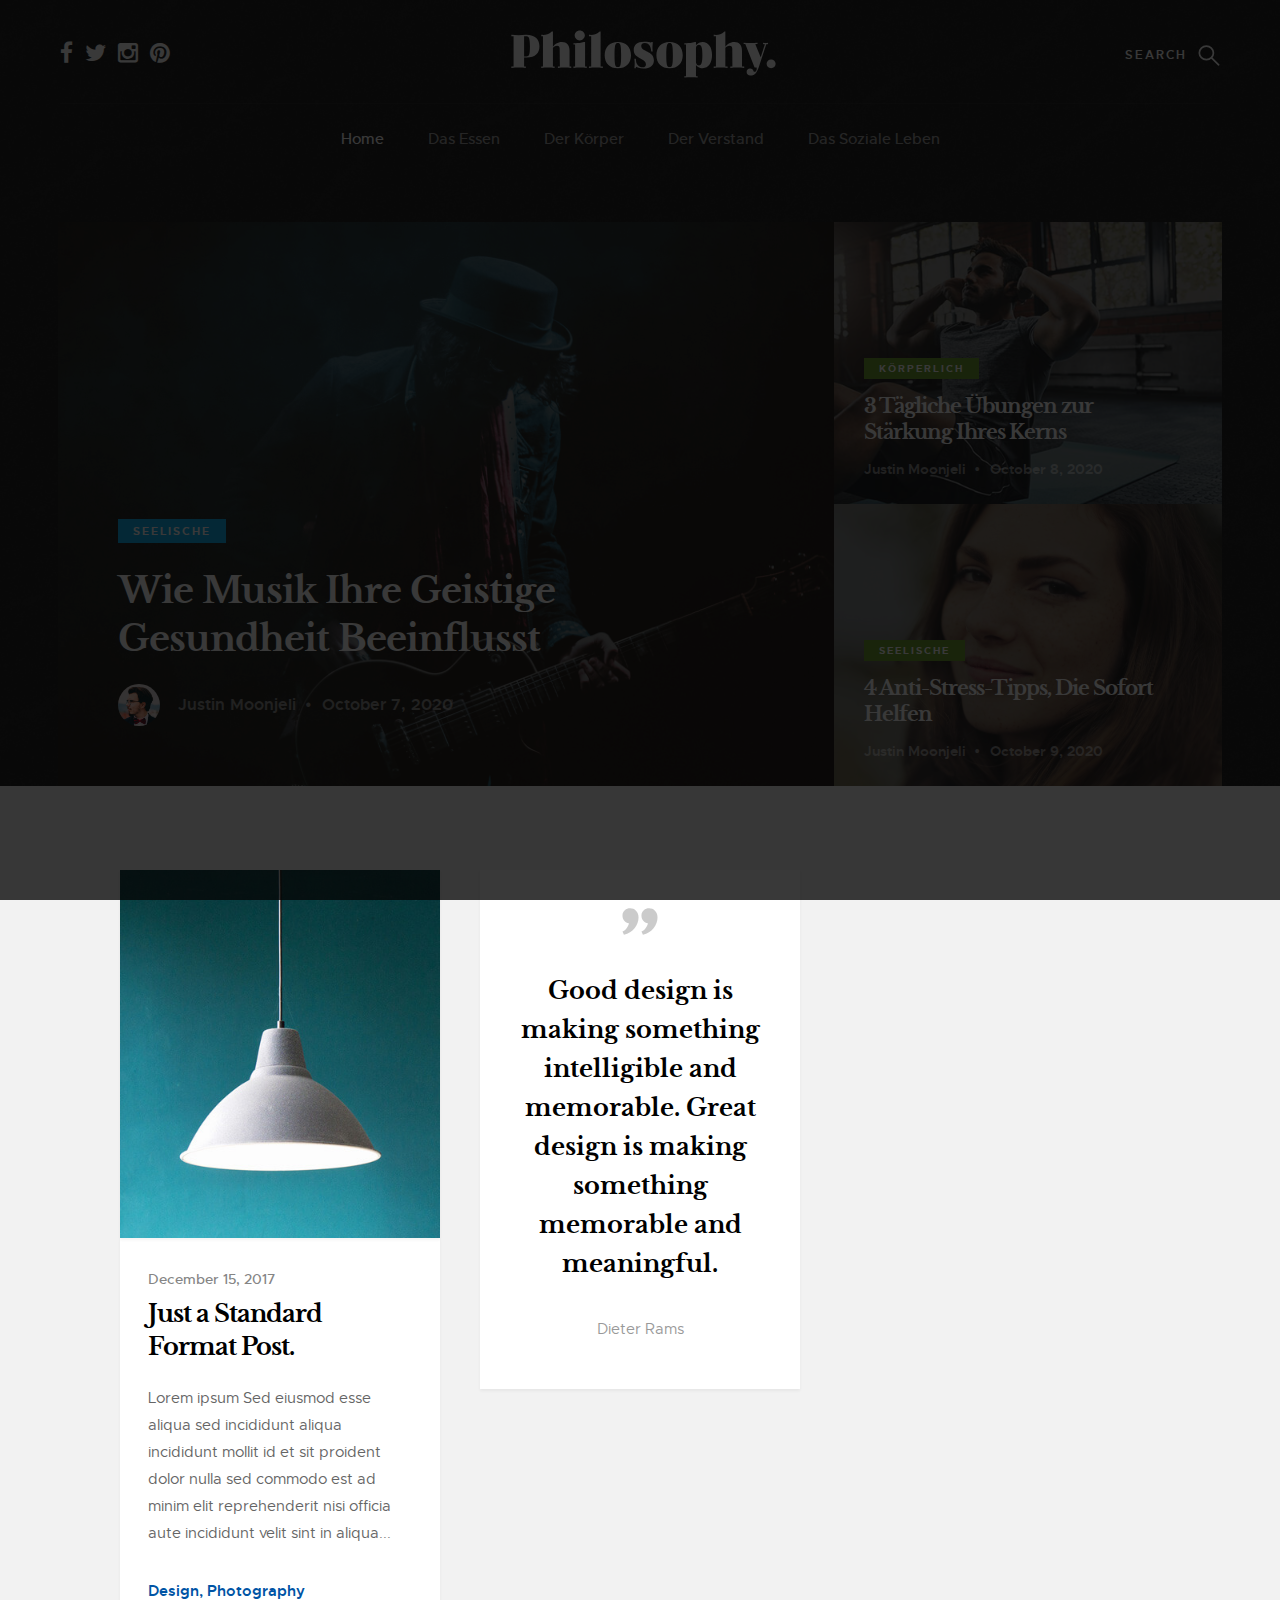
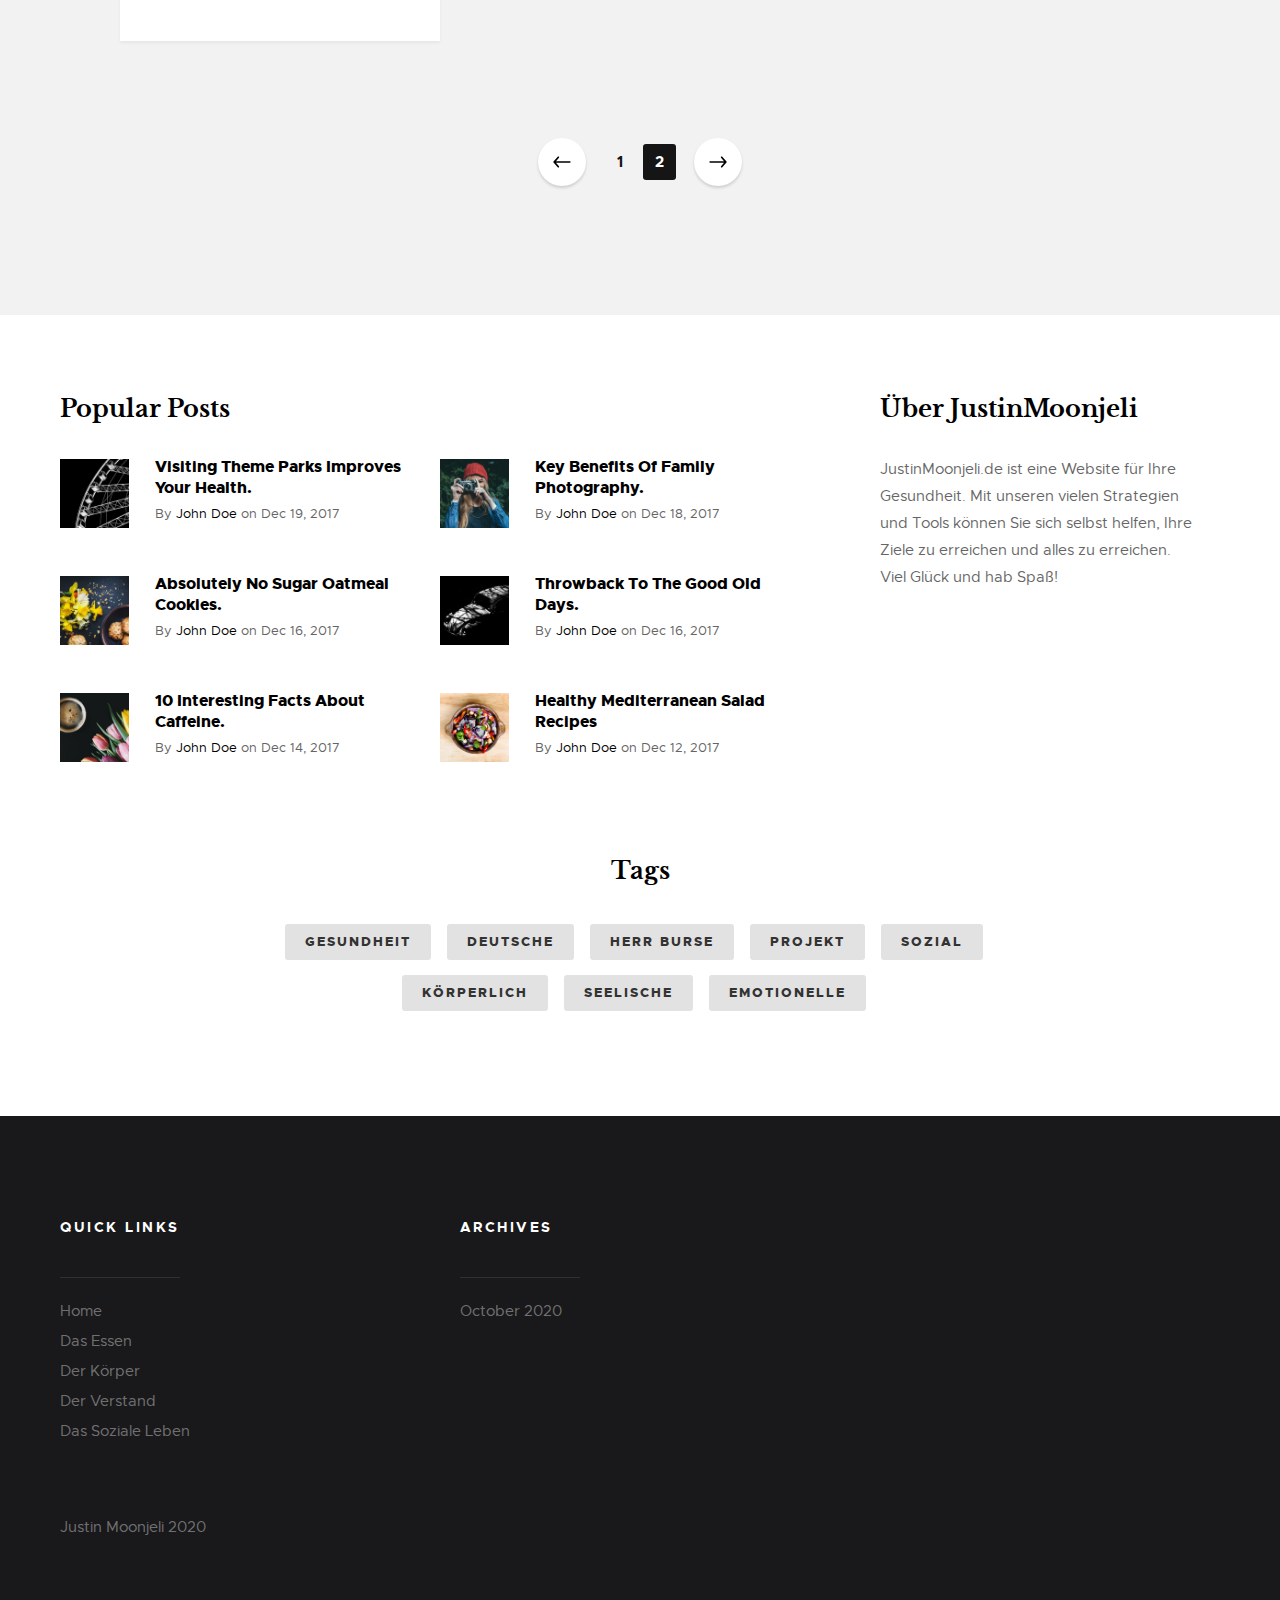
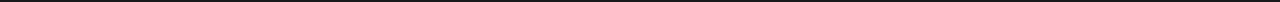
==== commit 413745af: "Update index.html" ====
--- a/index.html
+++ b/index.html
@@ -155,7 +155,7 @@
                             <div class="entry__content">
                                 <span class="entry__category"><a href="#0">SEELISCHE</a></span>
 
-                                <h1><a href="#0" title="">4 Anti-Stress-Tipps, die sofort helfen</a></h1>
+                                <h1><a href="#0" title="">4 Anti-Stress-Tipps, Die Sofort Helfen</a></h1>
 
                                 <div class="entry__info">
                                     <a href="#0" class="entry__profile-pic">
@@ -367,7 +367,7 @@
         <div class="s-footer__main">
             <div class="row">
                 
-                <div class="col-two md-four mob-full s-footer__sitelinks">
+                <div class="col-four md-four mob-full s-footer__sitelinks">
                         
                     <h4>Quick Links</h4>
 
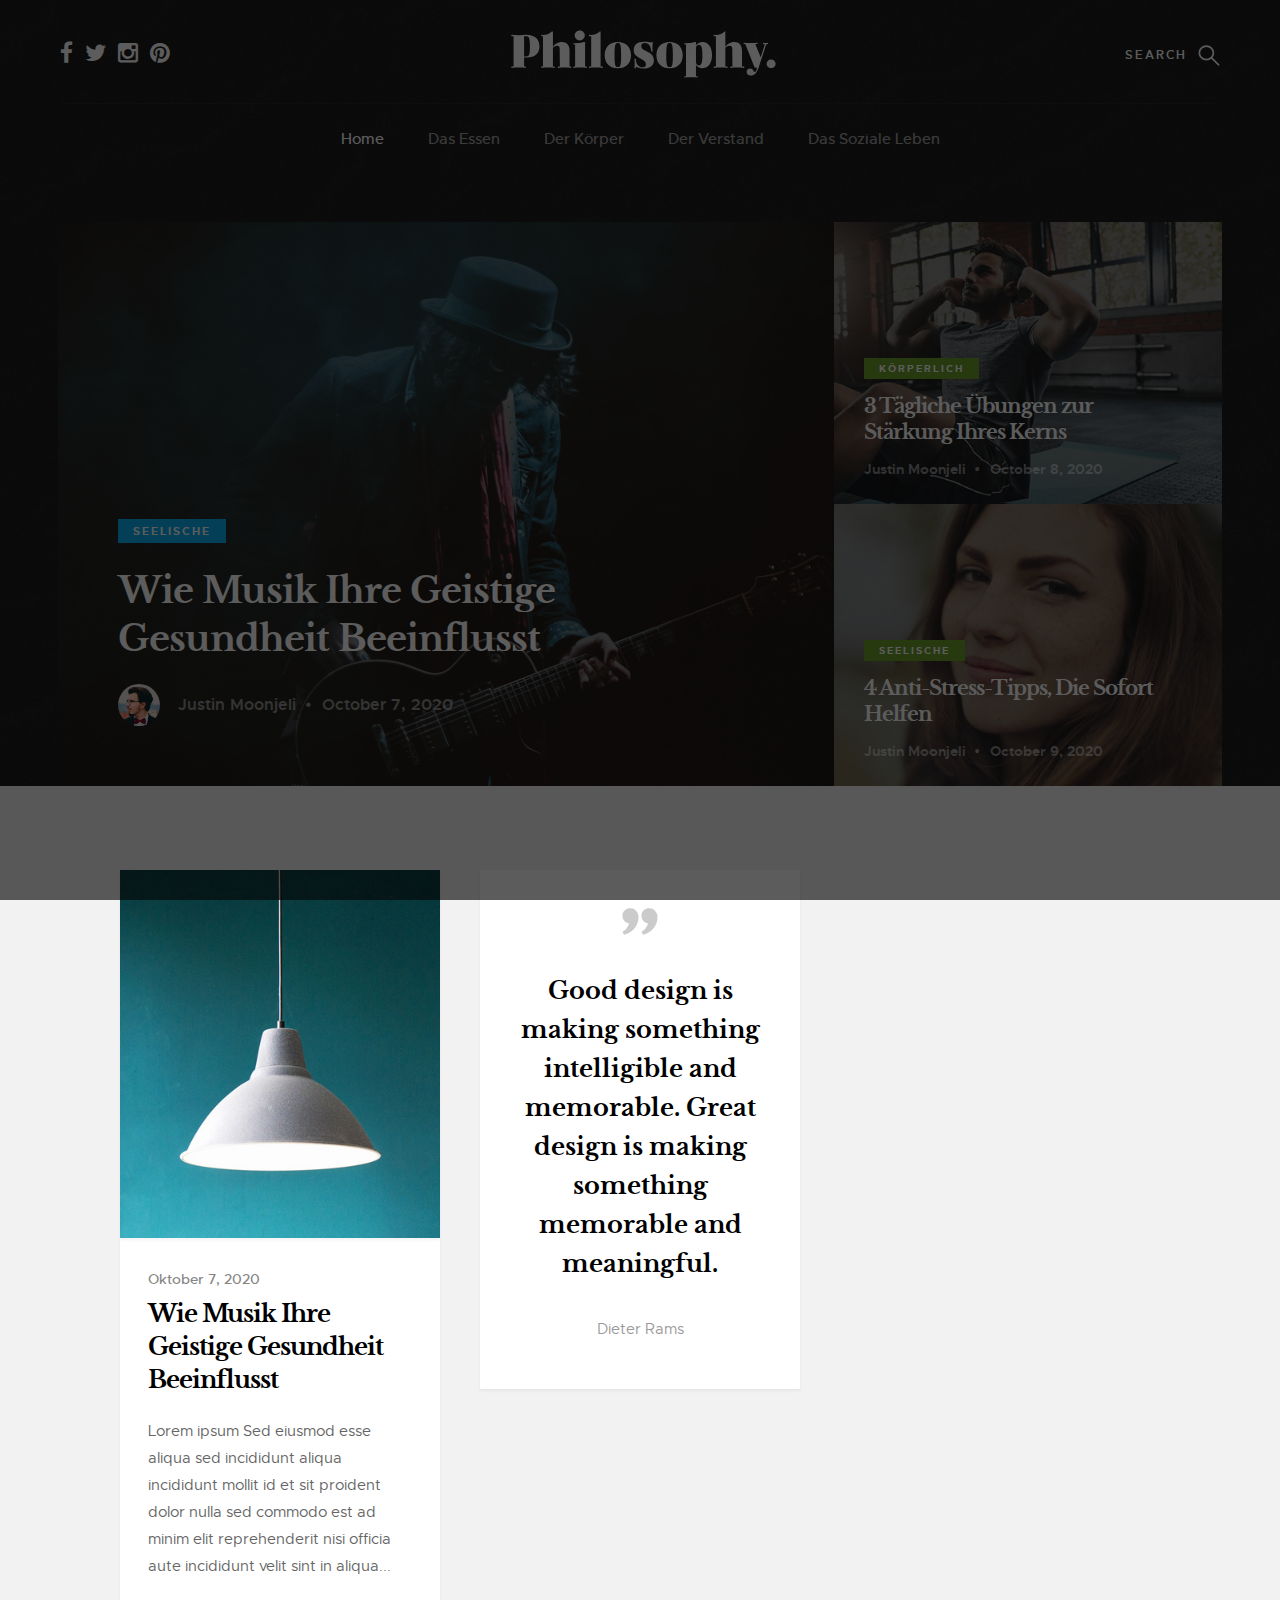
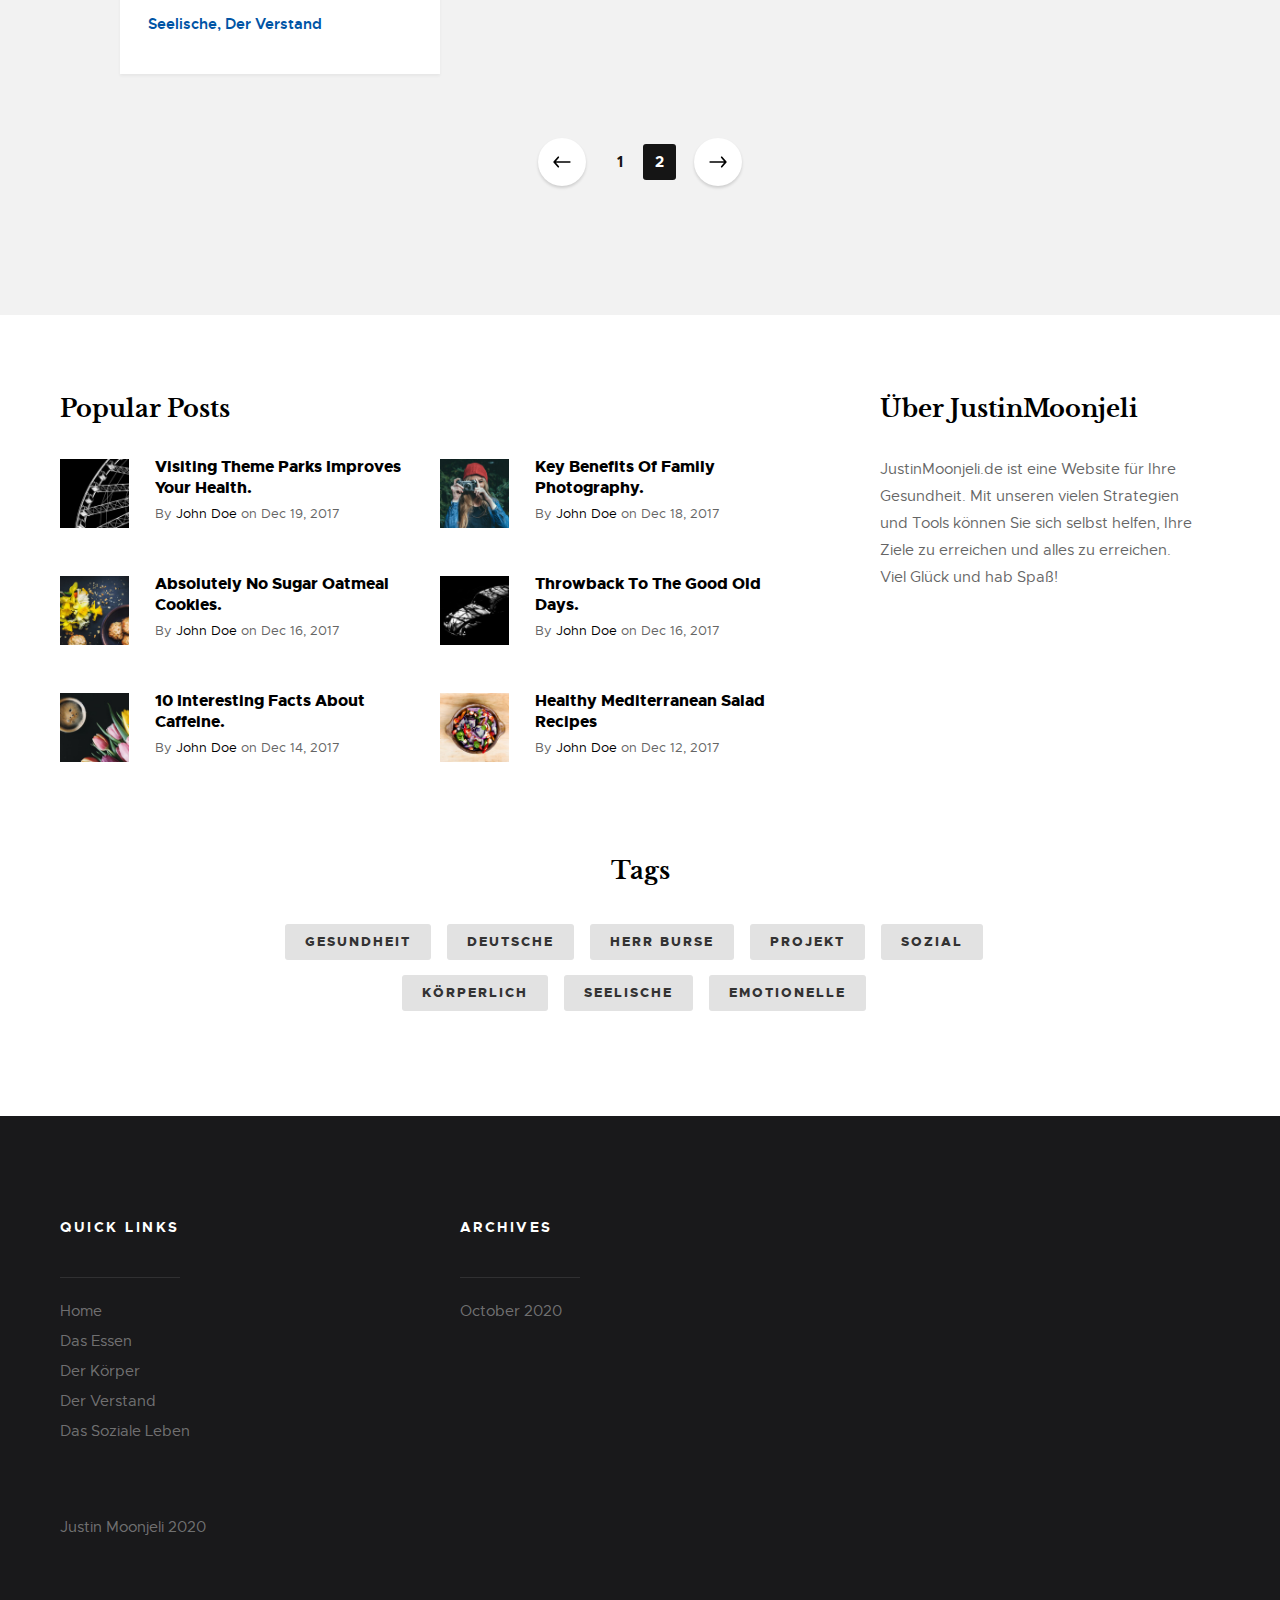
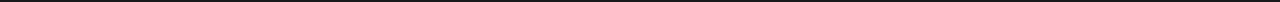
==== commit bc42491b: "Update index.html" ====
--- a/index.html
+++ b/index.html
@@ -196,7 +196,7 @@
                     <div class="entry__thumb">
                         <a href="single-standard.html" class="entry__thumb-link">
                             <img src="images/thumbs/masonry/lamp-400.jpg" 
-                                    srcset="images/thumbs/masonry/lamp-400.jpg 1x, images/thumbs/masonry/lamp-800.jpg 2x" alt="">
+                                    srcset="images/thumbs/masonry/lamp-400.jpg 1x, images/thumbs/featured/featured-guitarman.jpg 2x" alt="">
                         </a>
                     </div>
     
@@ -204,9 +204,9 @@
                         <div class="entry__header">
                             
                             <div class="entry__date">
-                                <a href="single-standard.html">December 15, 2017</a>
+                                <a href="single-standard.html">Oktober 7, 2020</a>
                             </div>
-                            <h1 class="entry__title"><a href="single-standard.html">Just a Standard Format Post.</a></h1>
+                            <h1 class="entry__title"><a href="single-standard.html">Wie Musik Ihre Geistige Gesundheit Beeinflusst</a></h1>
                             
                         </div>
                         <div class="entry__excerpt">
@@ -216,8 +216,8 @@
                         </div>
                         <div class="entry__meta">
                             <span class="entry__meta-links">
-                                <a href="category.html">Design</a> 
-                                <a href="category.html">Photography</a>
+                                <a href="category.html">Seelische</a> 
+                                <a href="category.html">Der Verstand</a>
                             </span>
                         </div>
                     </div>
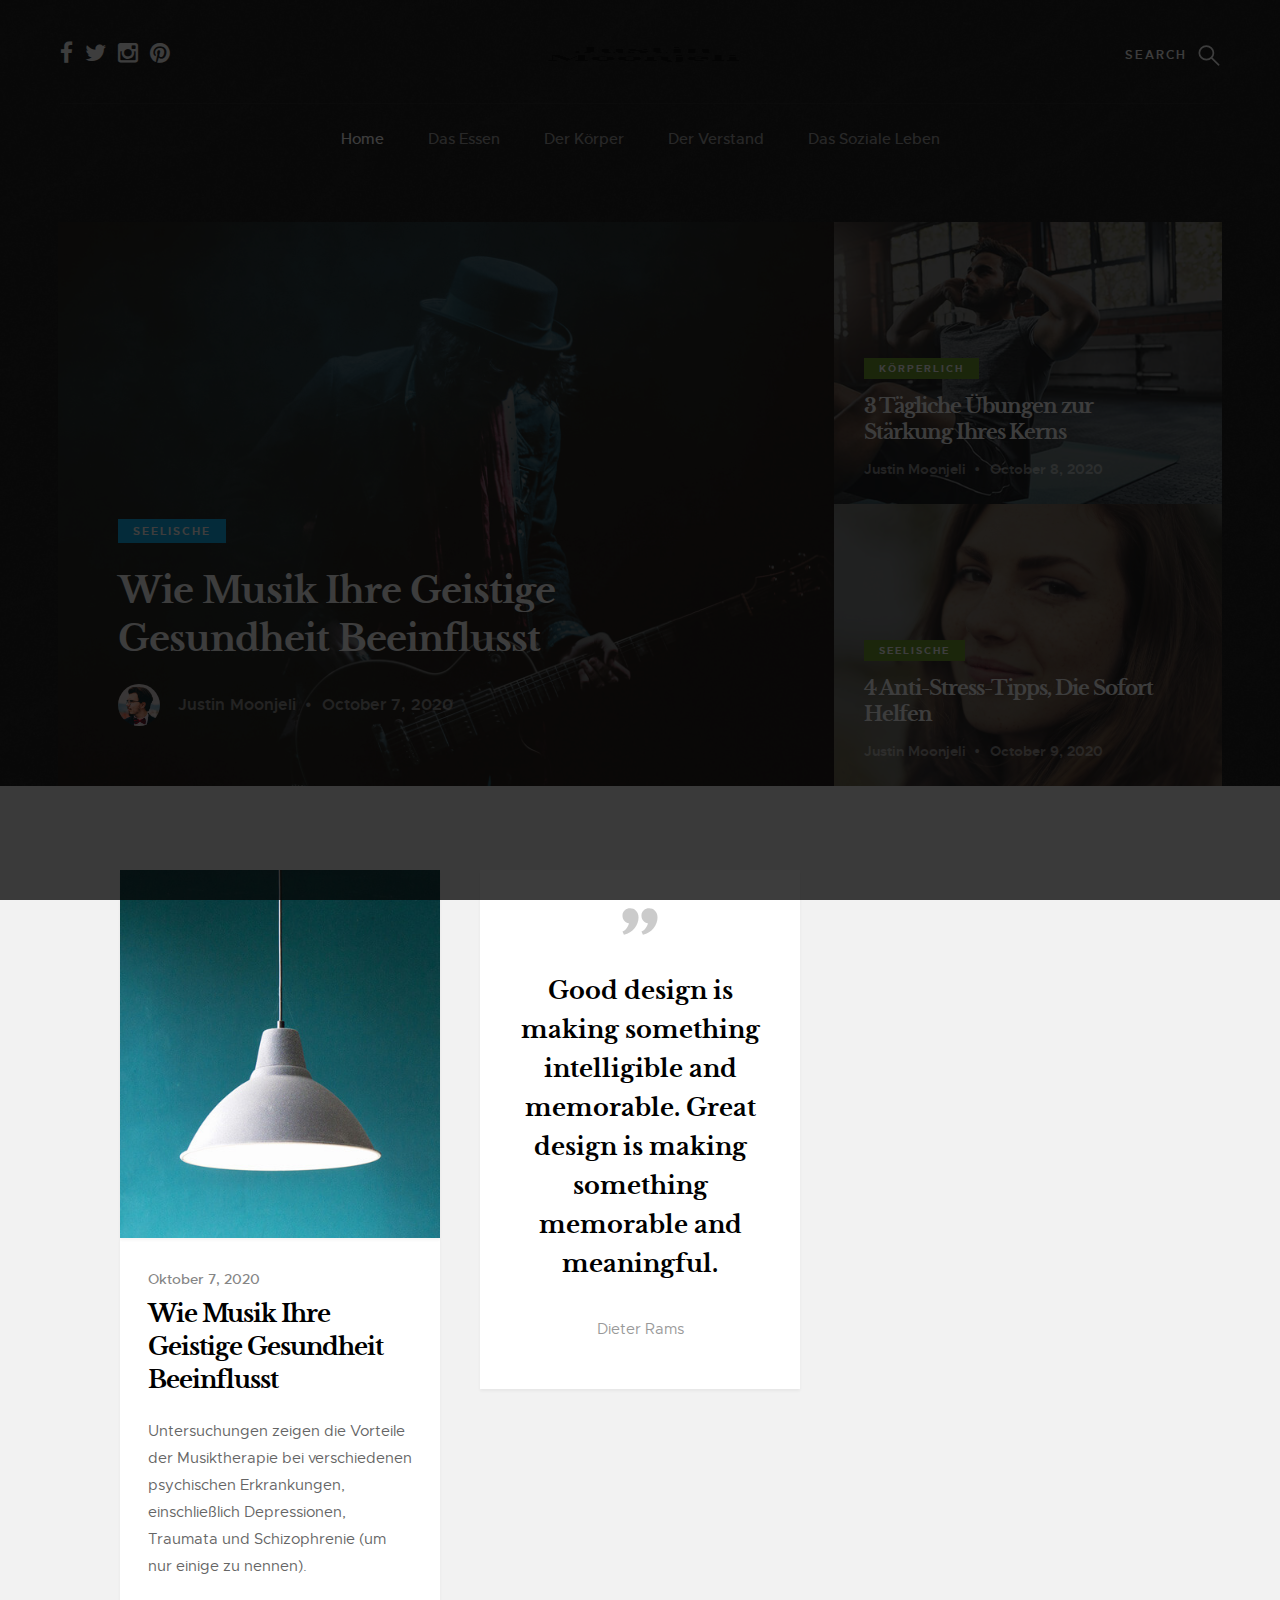
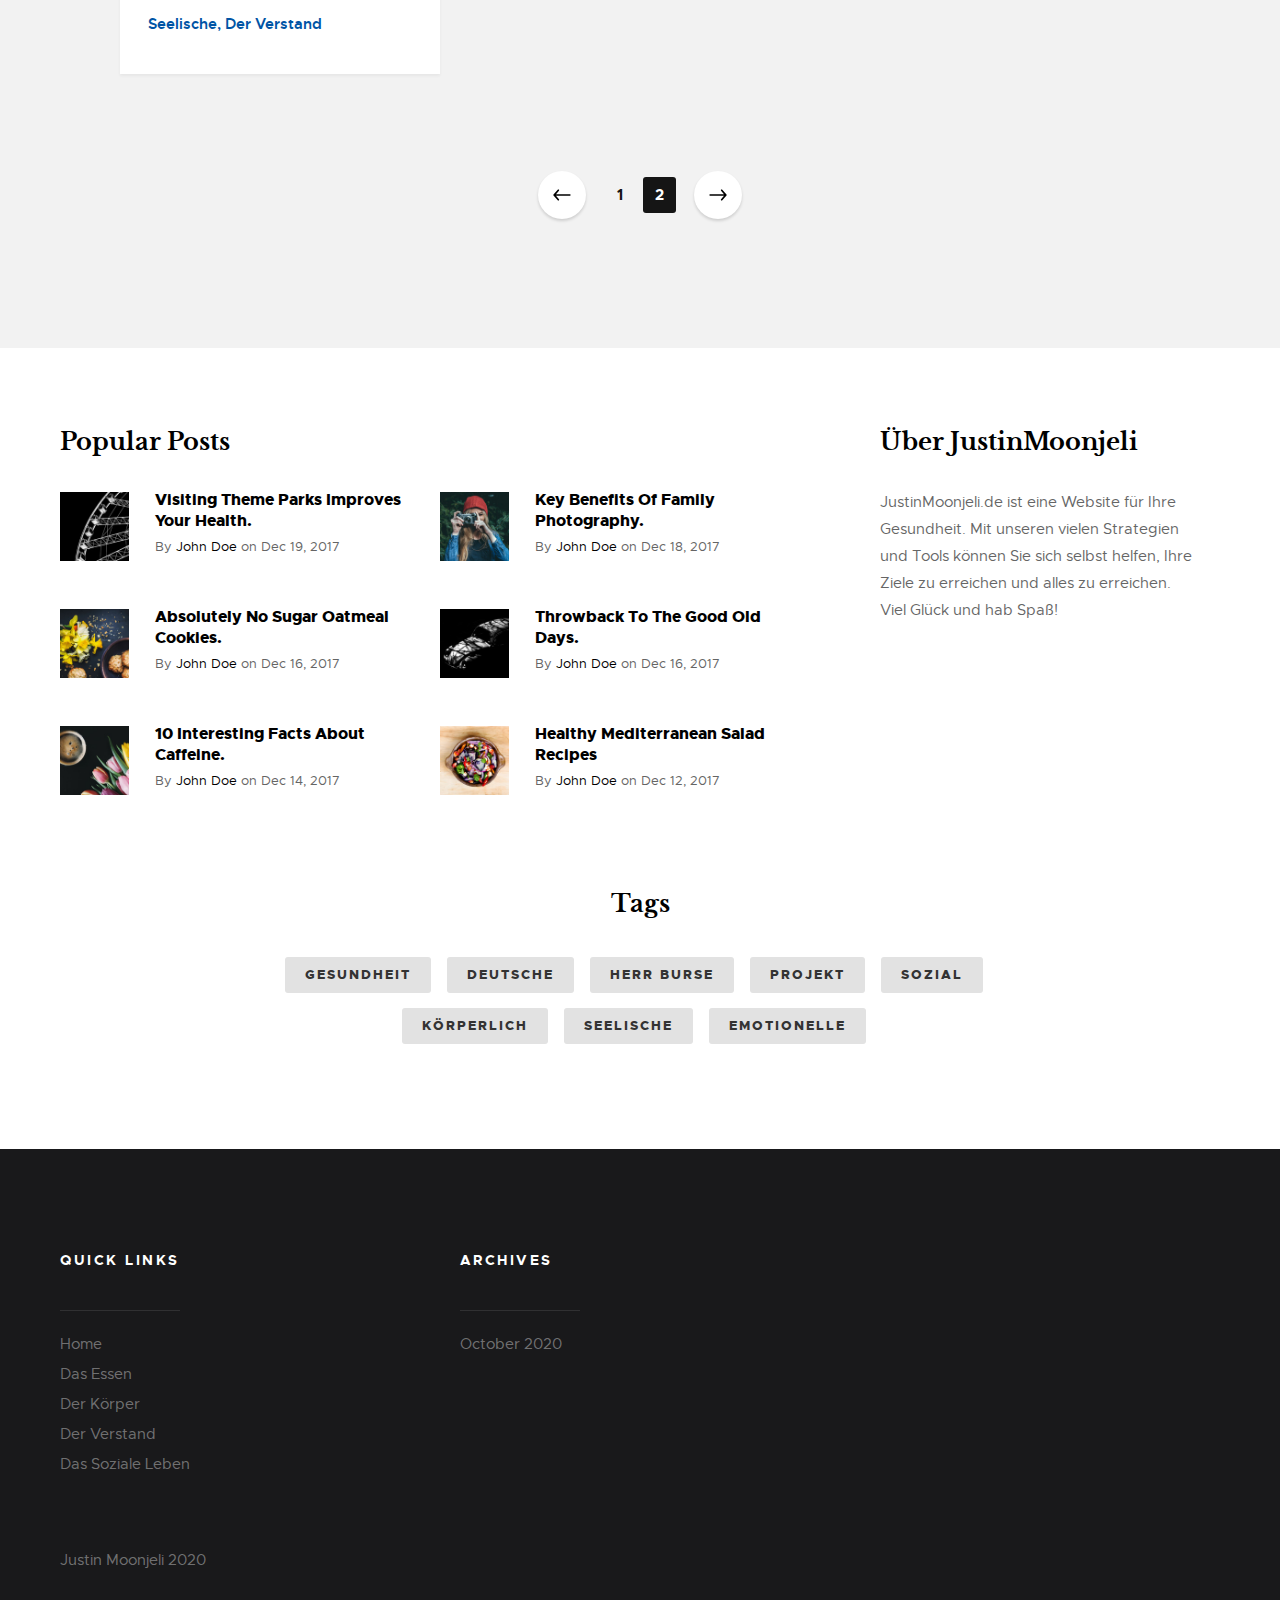
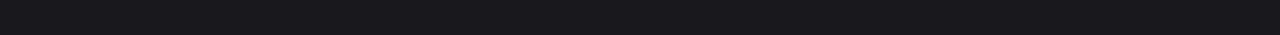
==== commit a23d7f4f: "Update index.html" ====
--- a/index.html
+++ b/index.html
@@ -42,7 +42,7 @@
 
                 <div class="header__logo">
                     <a class="logo" href="index.html">
-                        <img src="images/logo.svg" alt="Homepage">
+                        <img src="images/love__peace__and_joy-removebg-preview.png" alt="Homepage">
                     </a>
                 </div> <!-- end header__logo -->
 
@@ -211,8 +211,7 @@
                         </div>
                         <div class="entry__excerpt">
                             <p>
-                                Lorem ipsum Sed eiusmod esse aliqua sed incididunt aliqua incididunt mollit id et sit proident dolor nulla sed commodo est ad minim elit reprehenderit nisi officia aute incididunt velit sint in aliqua...
-                            </p>
+                            Untersuchungen zeigen die Vorteile der Musiktherapie bei verschiedenen psychischen Erkrankungen, einschließlich Depressionen, Traumata und Schizophrenie (um nur einige zu nennen).                            </p>
                         </div>
                         <div class="entry__meta">
                             <span class="entry__meta-links">
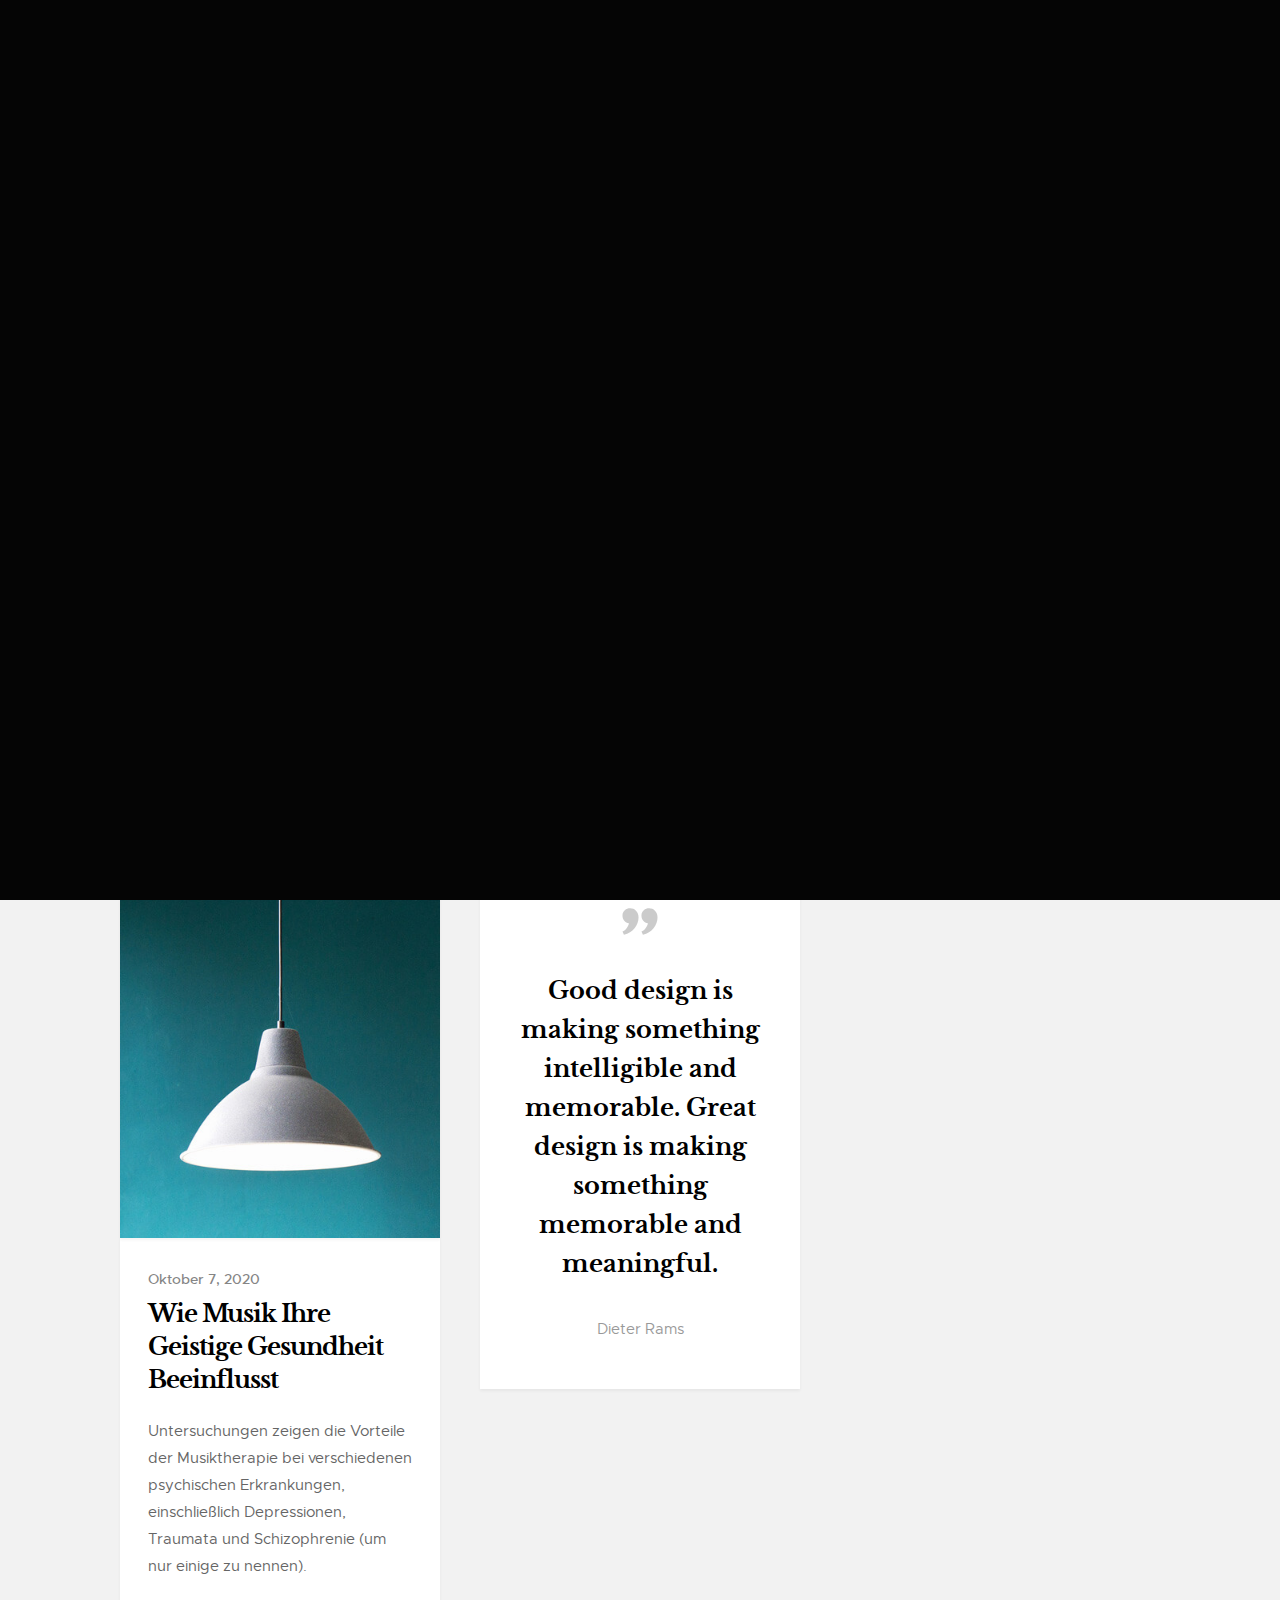
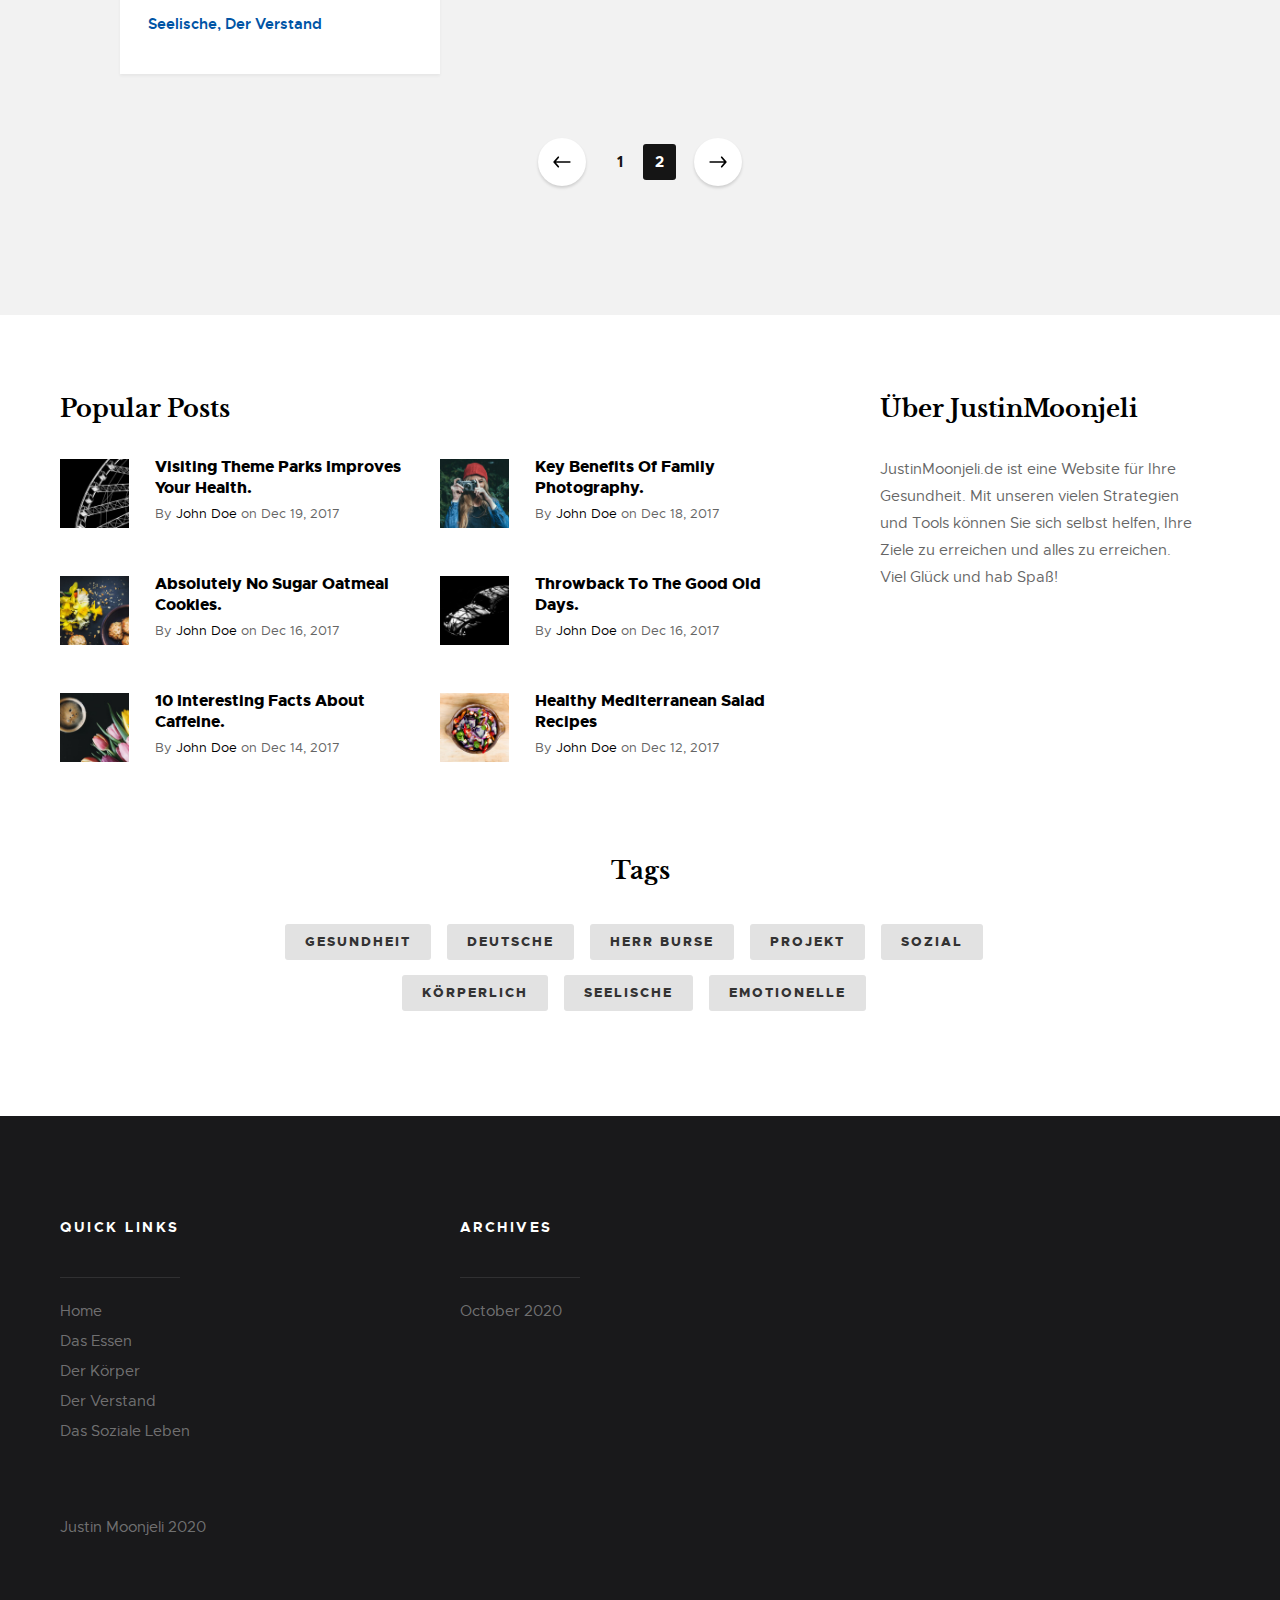
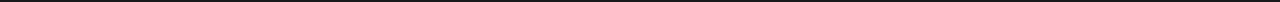
==== commit 5e0d062b: "Update index.html" ====
--- a/index.html
+++ b/index.html
@@ -42,7 +42,7 @@
 
                 <div class="header__logo">
                     <a class="logo" href="index.html">
-                        <img src="images/love__peace__and_joy-removebg-preview.png" alt="Homepage">
+                        <img src="images/love__peace__and_joy__1_-removebg-preview.png" alt="Homepage">
                     </a>
                 </div> <!-- end header__logo -->
 
--- a/css/main.css
+++ b/css/main.css
@@ -1785,8 +1785,8 @@
 }
 
 .header__logo img {
-   width: 265px;
-   height: 48px;
+   width: 400px;
+   height: 400px;
 }
 
 
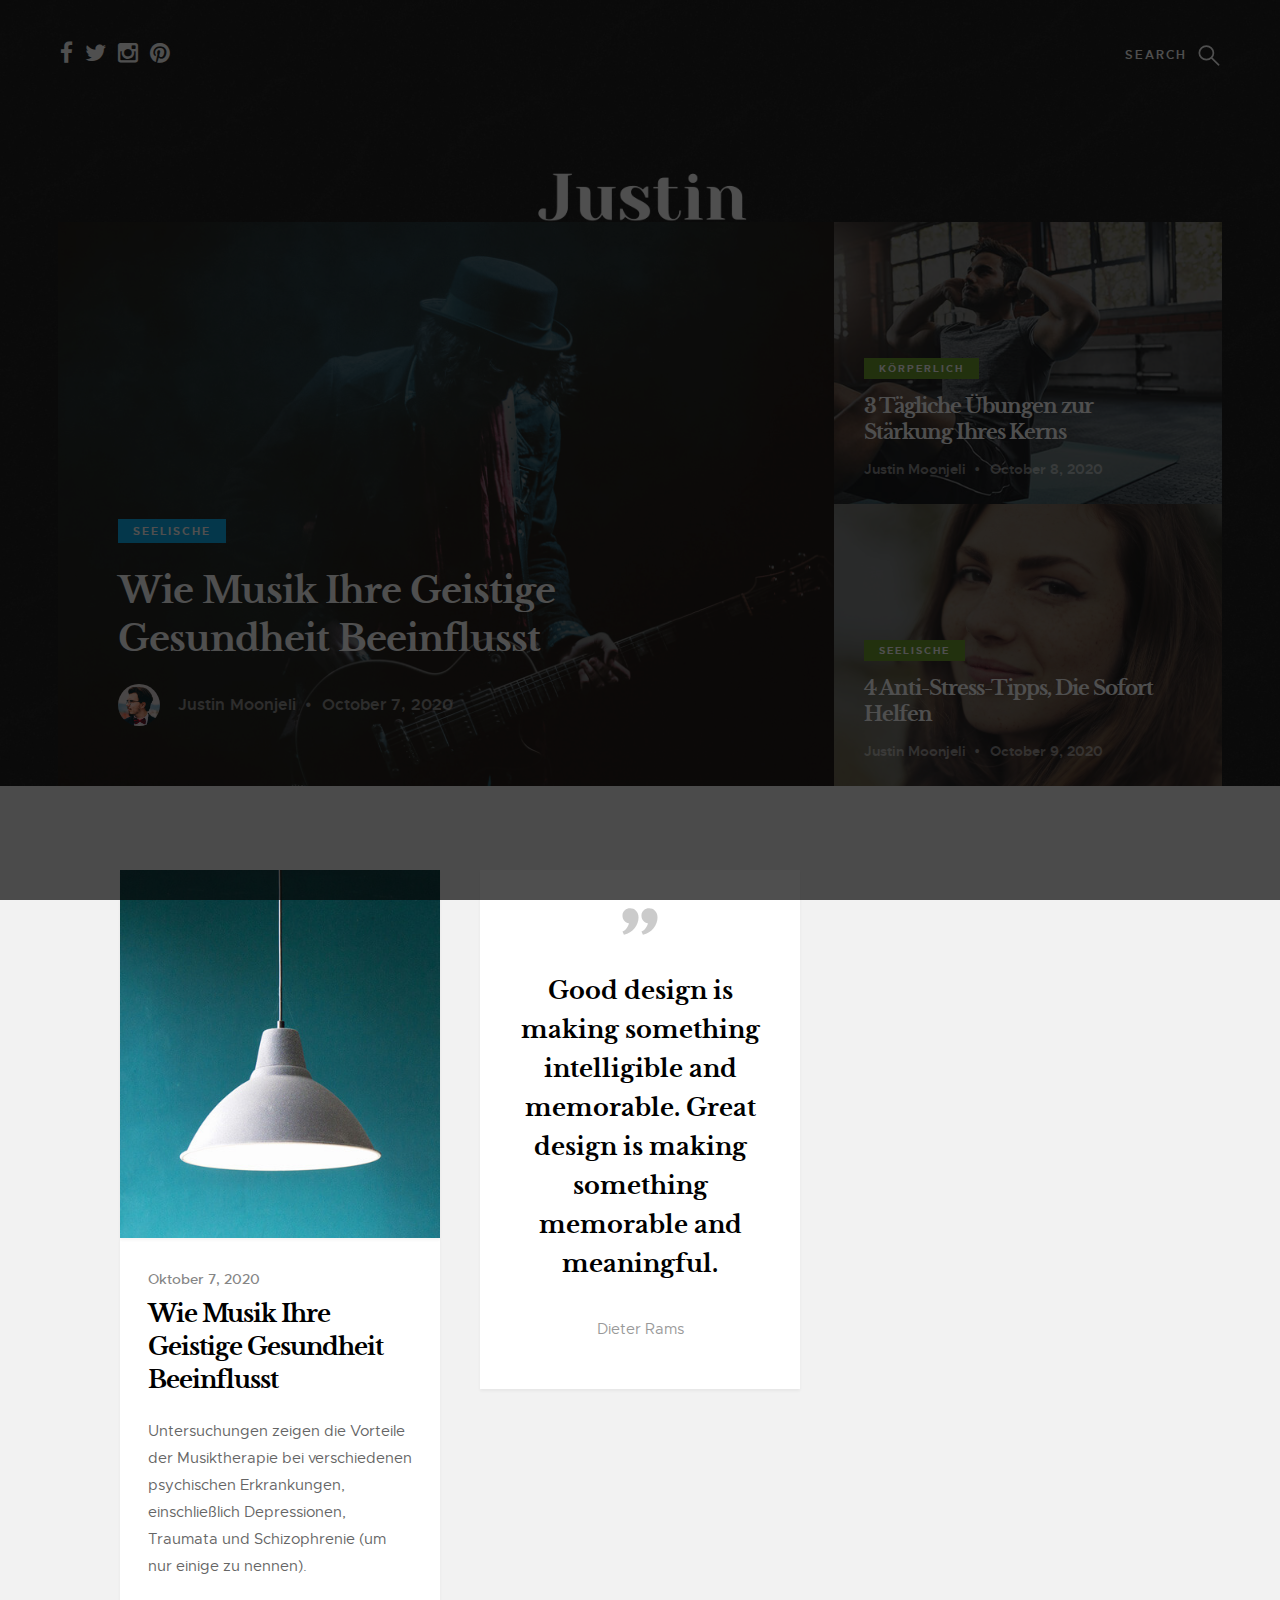
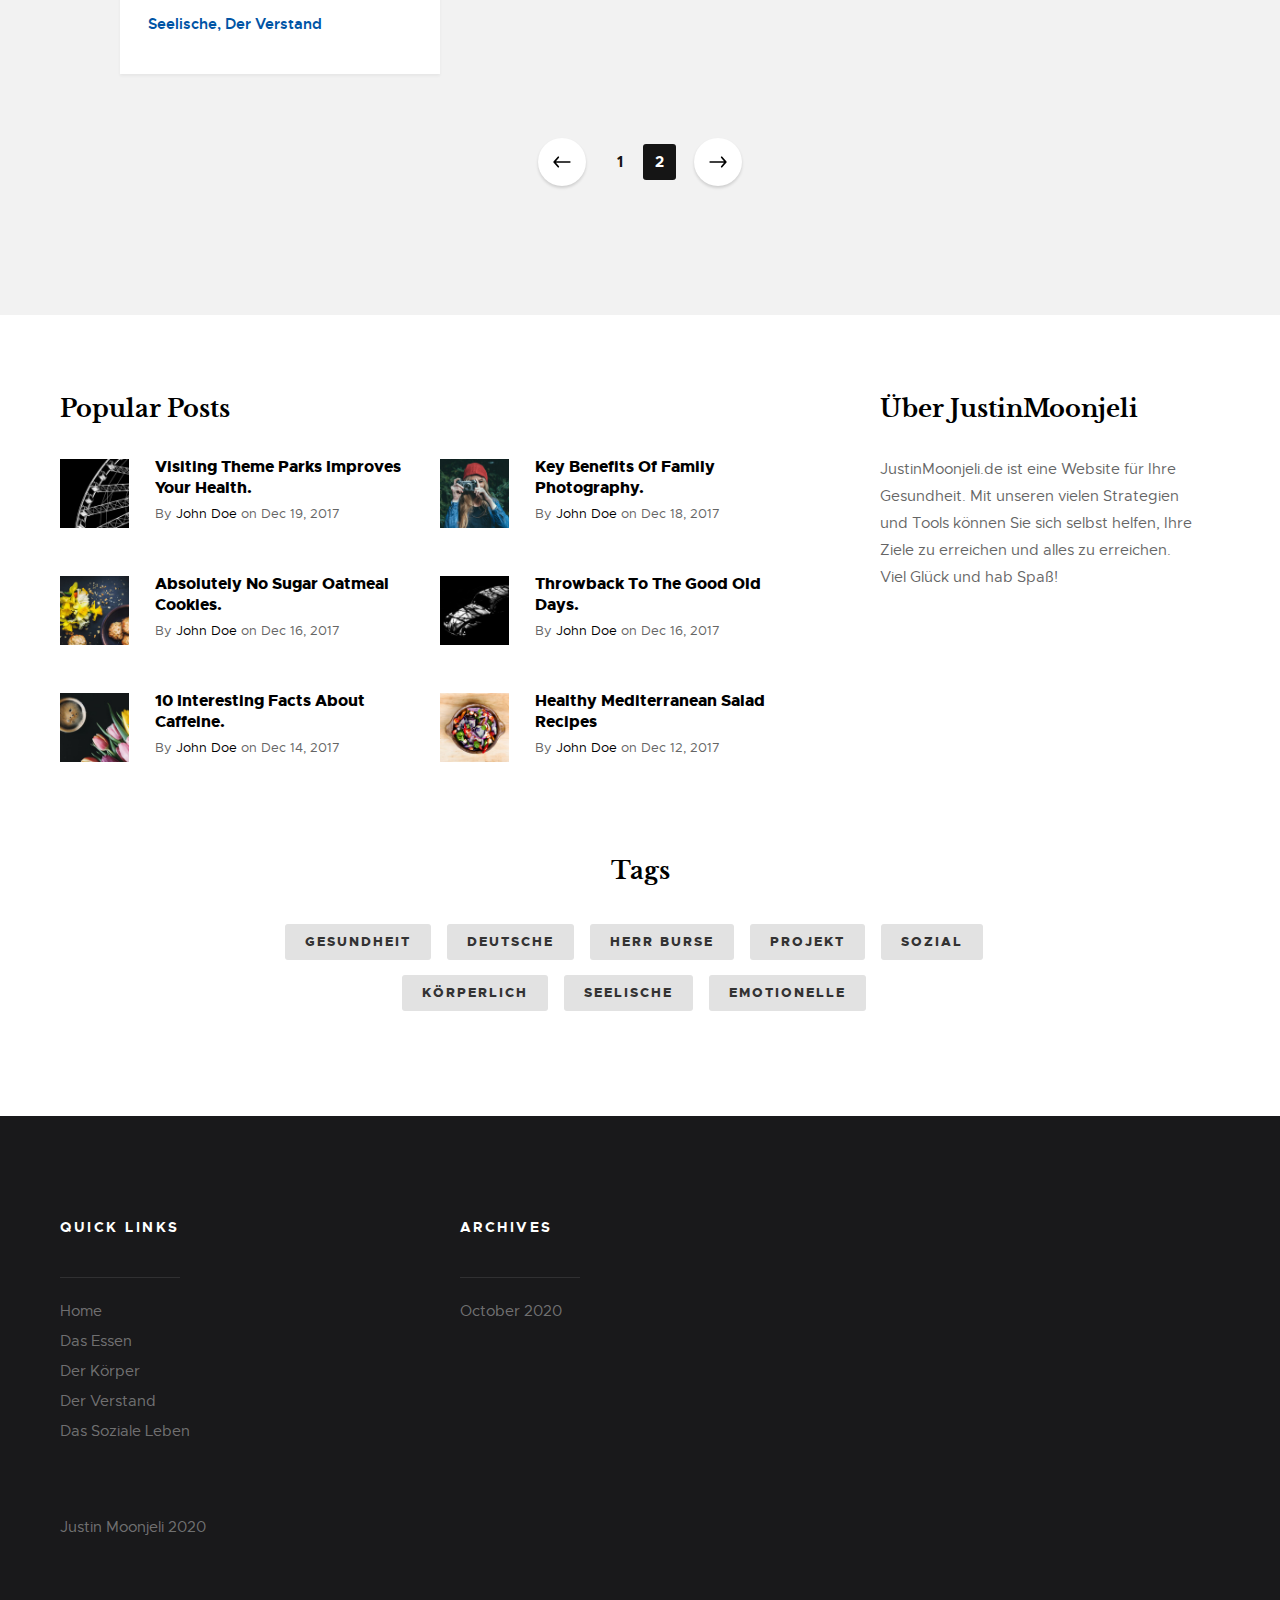
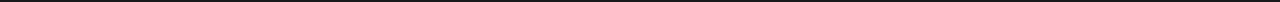
==== commit 2f164e9f: "Update index.html" ====
--- a/index.html
+++ b/index.html
@@ -111,7 +111,7 @@
                             <div class="entry__content">
                                 <span class="entry__category"><a href="#0">SEELISCHE</a></span>
 
-                                <h1><a href="#0" title="">Wie Musik Ihre Geistige Gesundheit Beeinflusst</a></h1>
+                                <h1><a href="single-standard.html" title="">Wie Musik Ihre Geistige Gesundheit Beeinflusst</a></h1>
 
                                 <div class="entry__info">
                                     <a href="#0" class="entry__profile-pic">
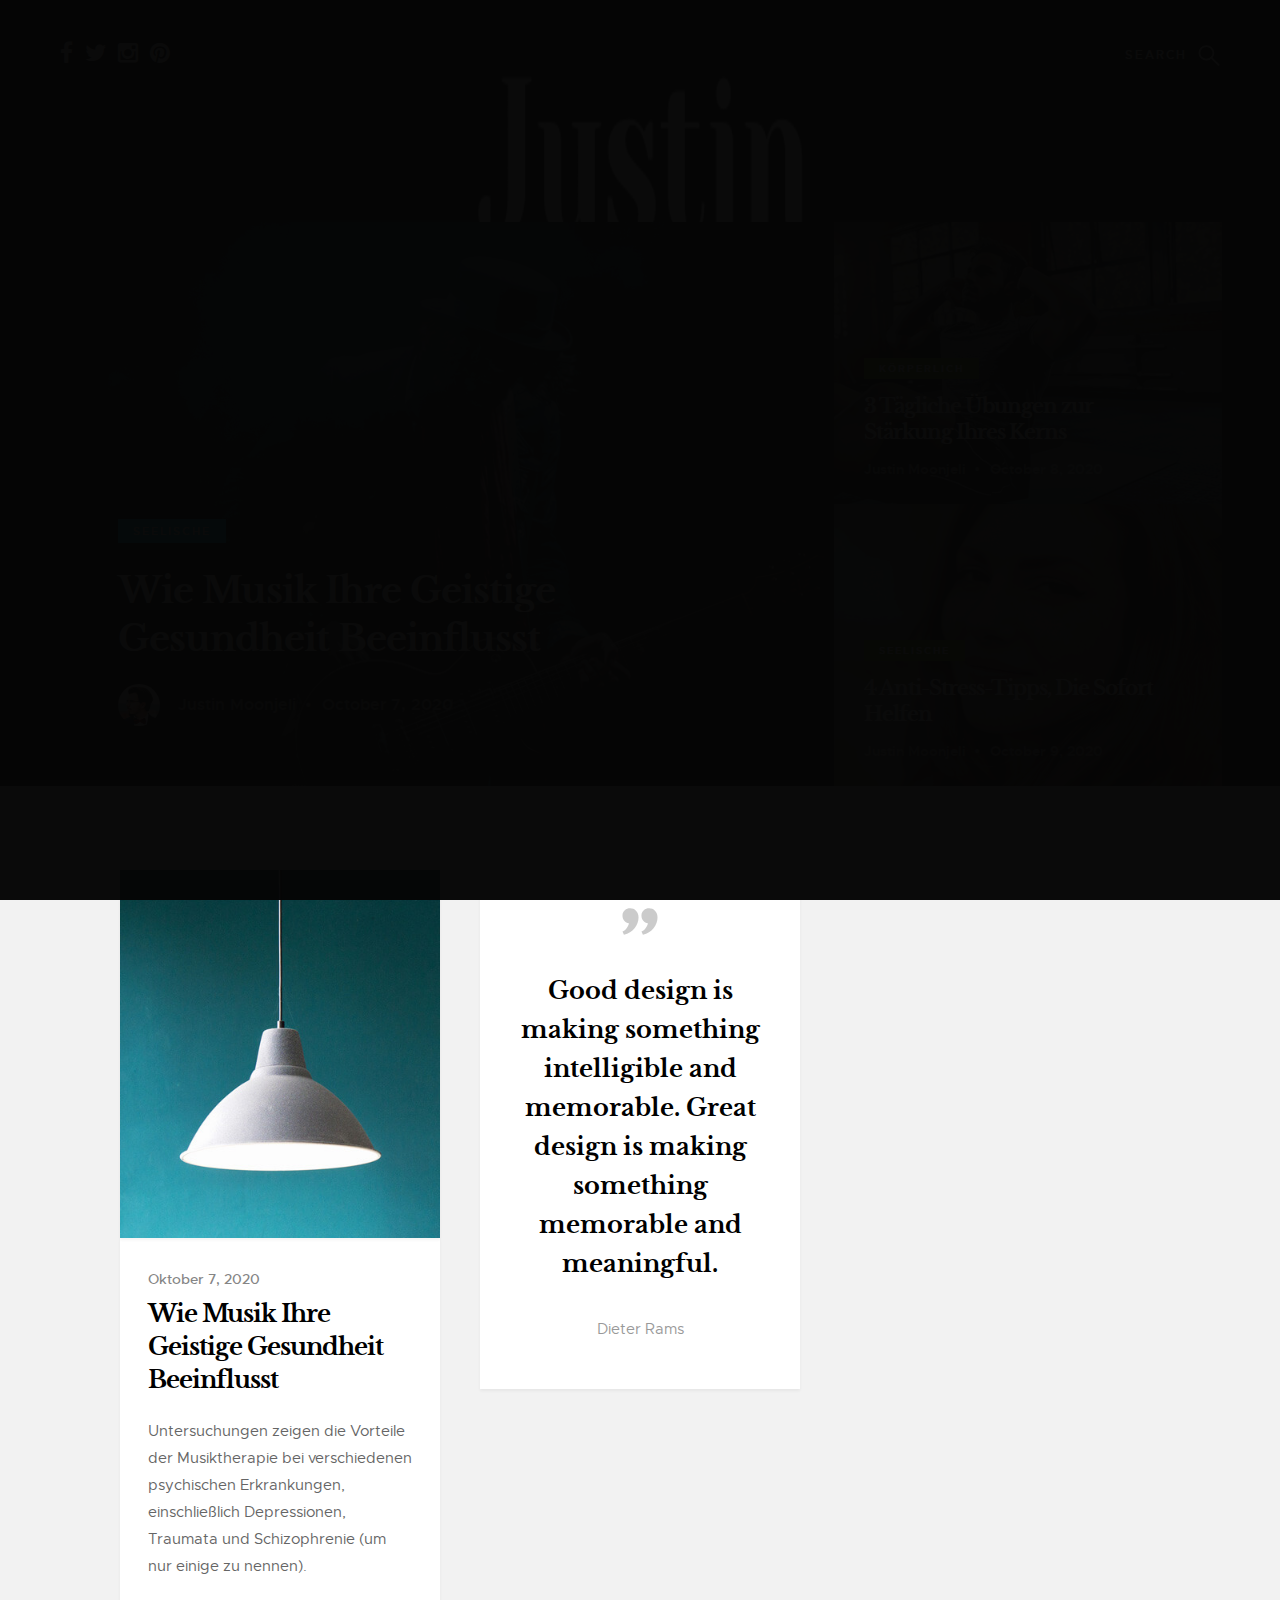
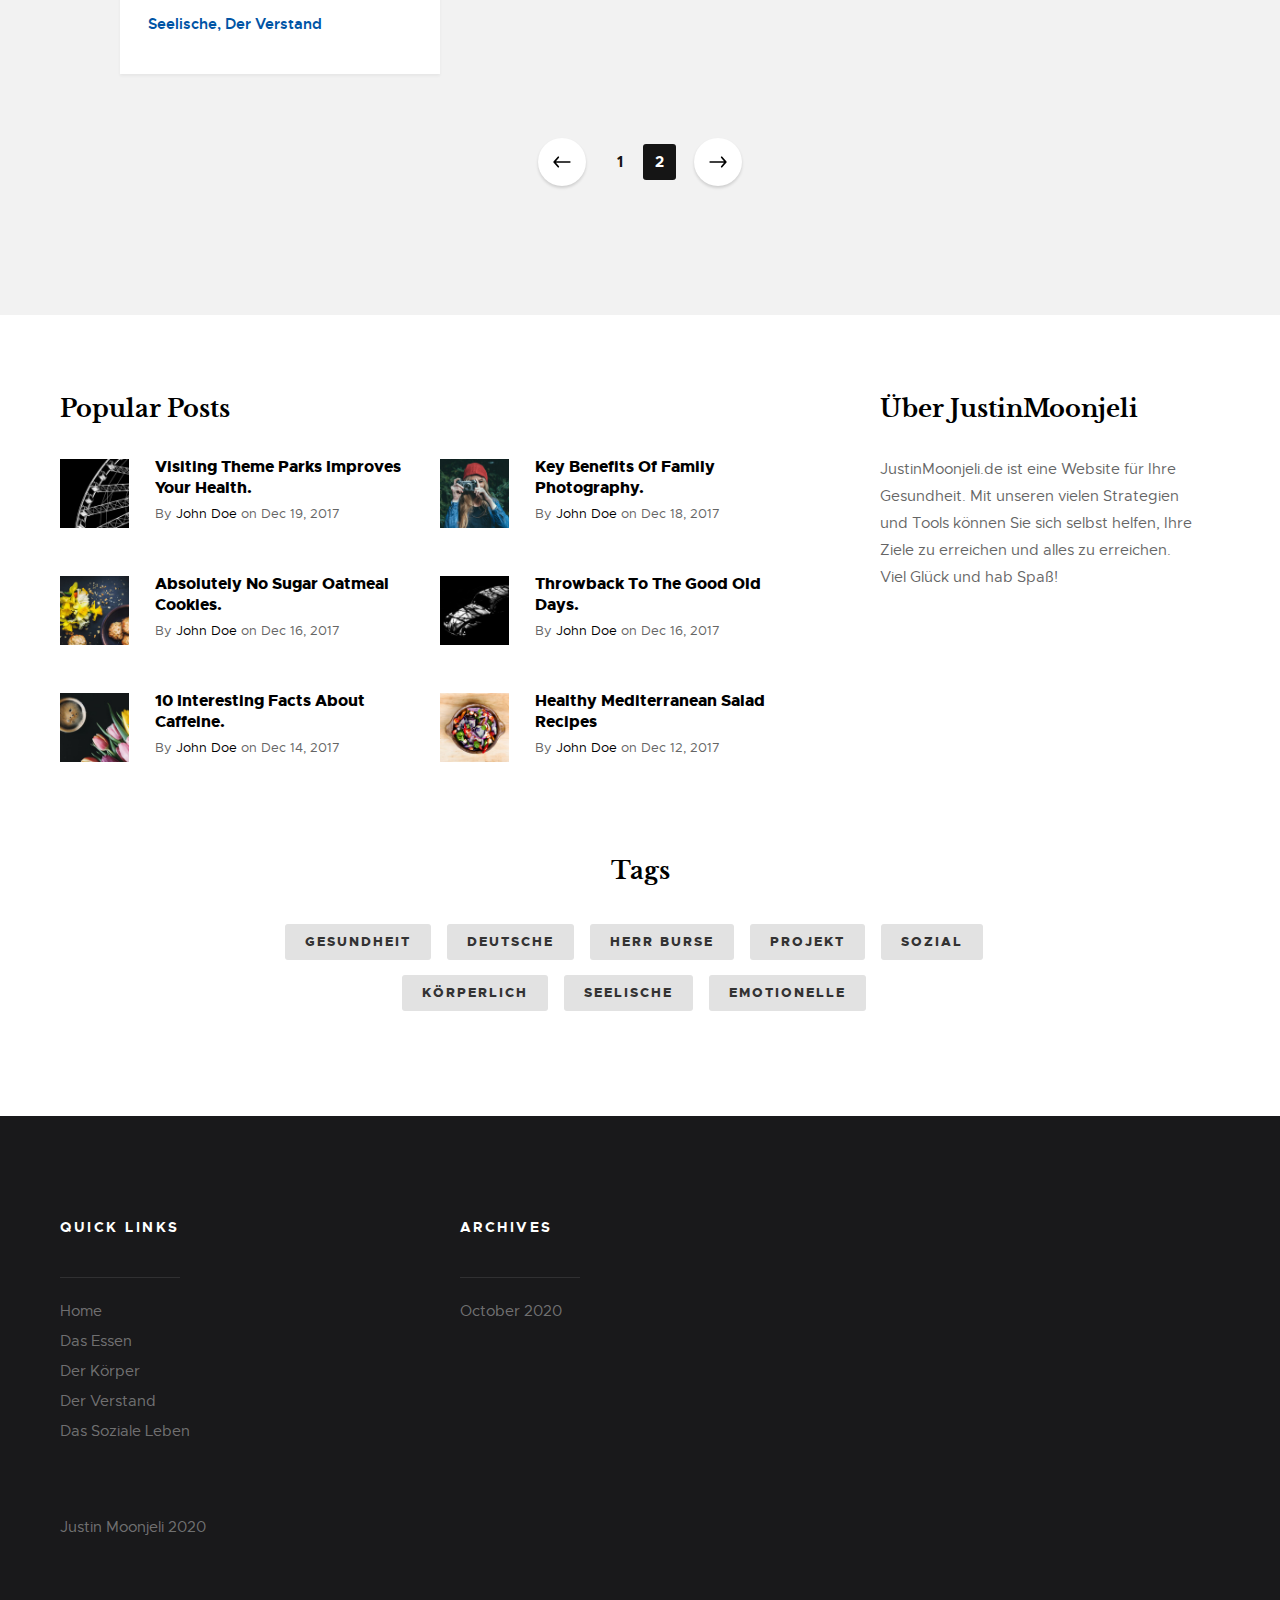
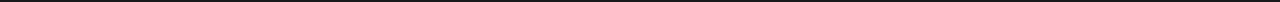
==== commit 2be258a6: "Update index.html" ====
--- a/index.html
+++ b/index.html
@@ -42,7 +42,7 @@
 
                 <div class="header__logo">
                     <a class="logo" href="index.html">
-                        <img src="images/love__peace__and_joy__1_-removebg-preview.png" alt="Homepage">
+                        <img src="images/logobruh.png" alt="Homepage">
                     </a>
                 </div> <!-- end header__logo -->
 
--- a/css/main.css
+++ b/css/main.css
@@ -1785,8 +1785,8 @@
 }
 
 .header__logo img {
-   width: 400px;
-   height: 400px;
+   width: 500px;
+   height: 500px;
 }
 
 
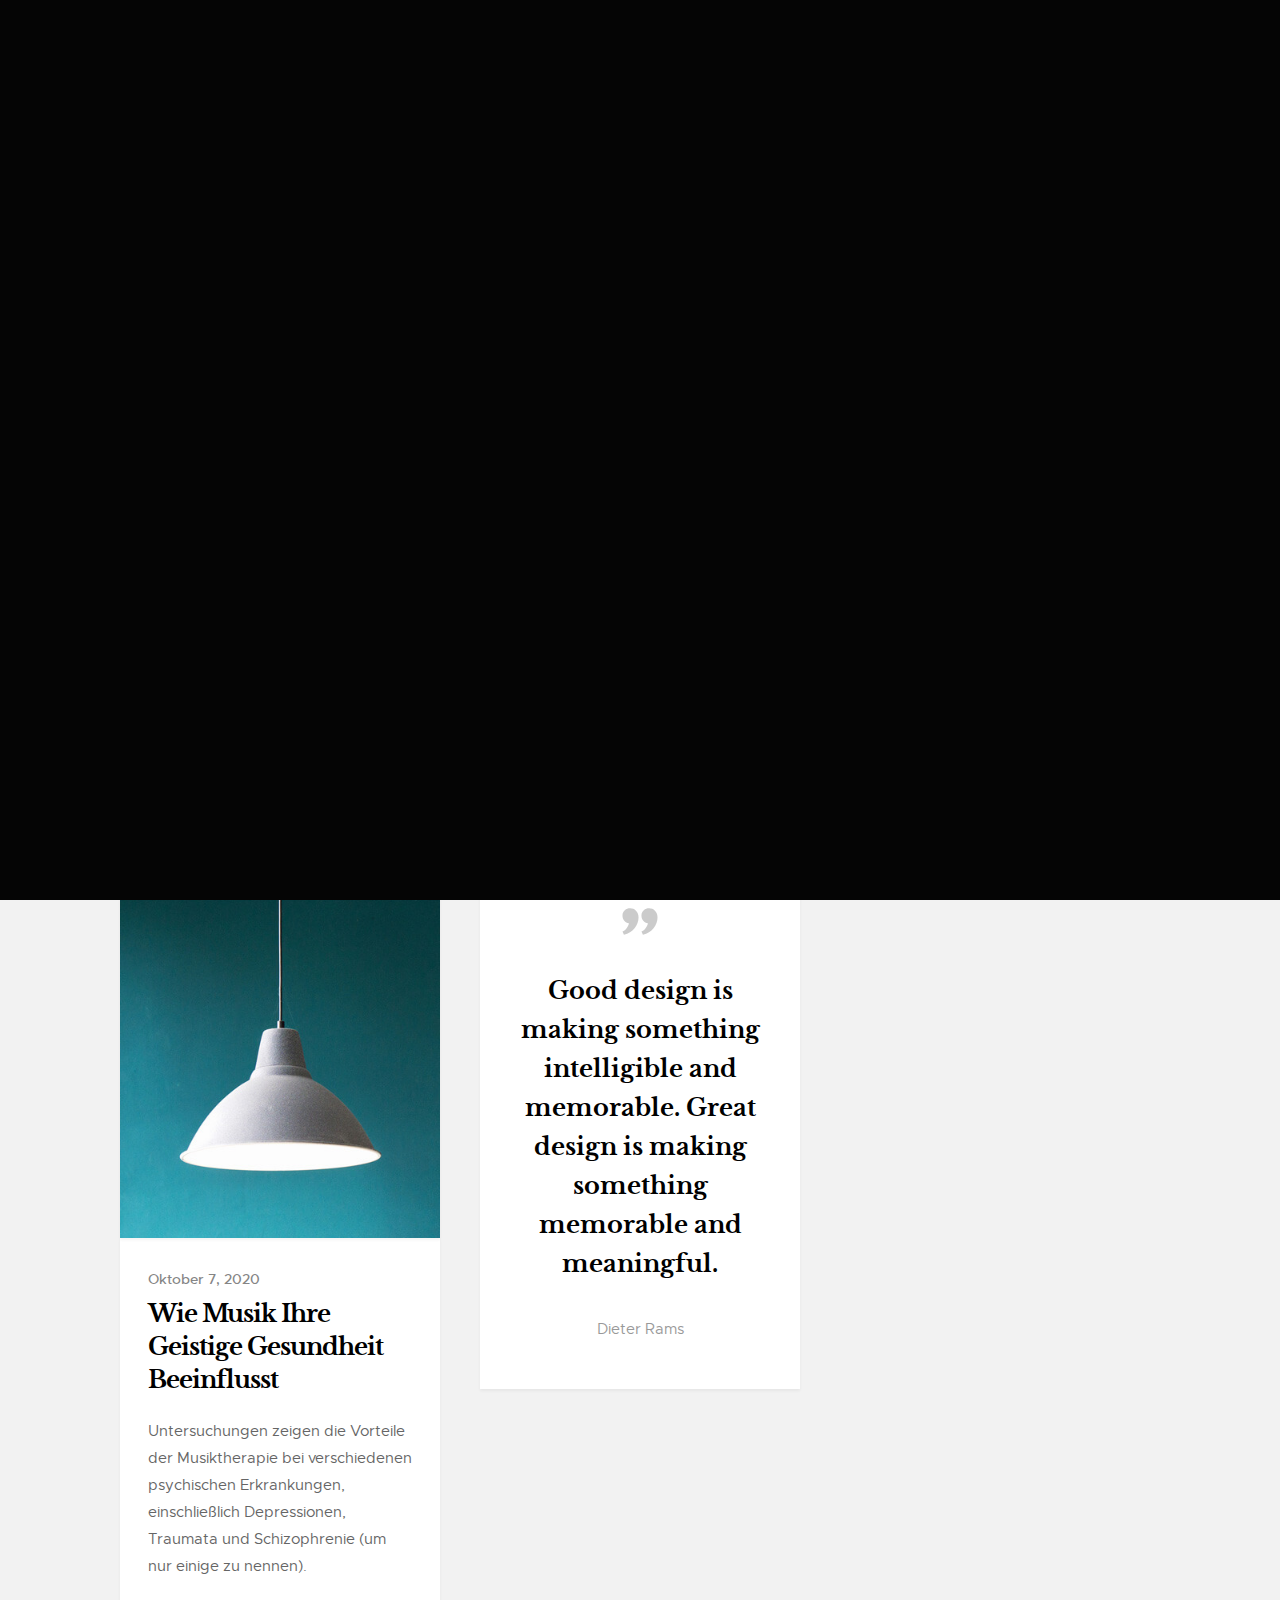
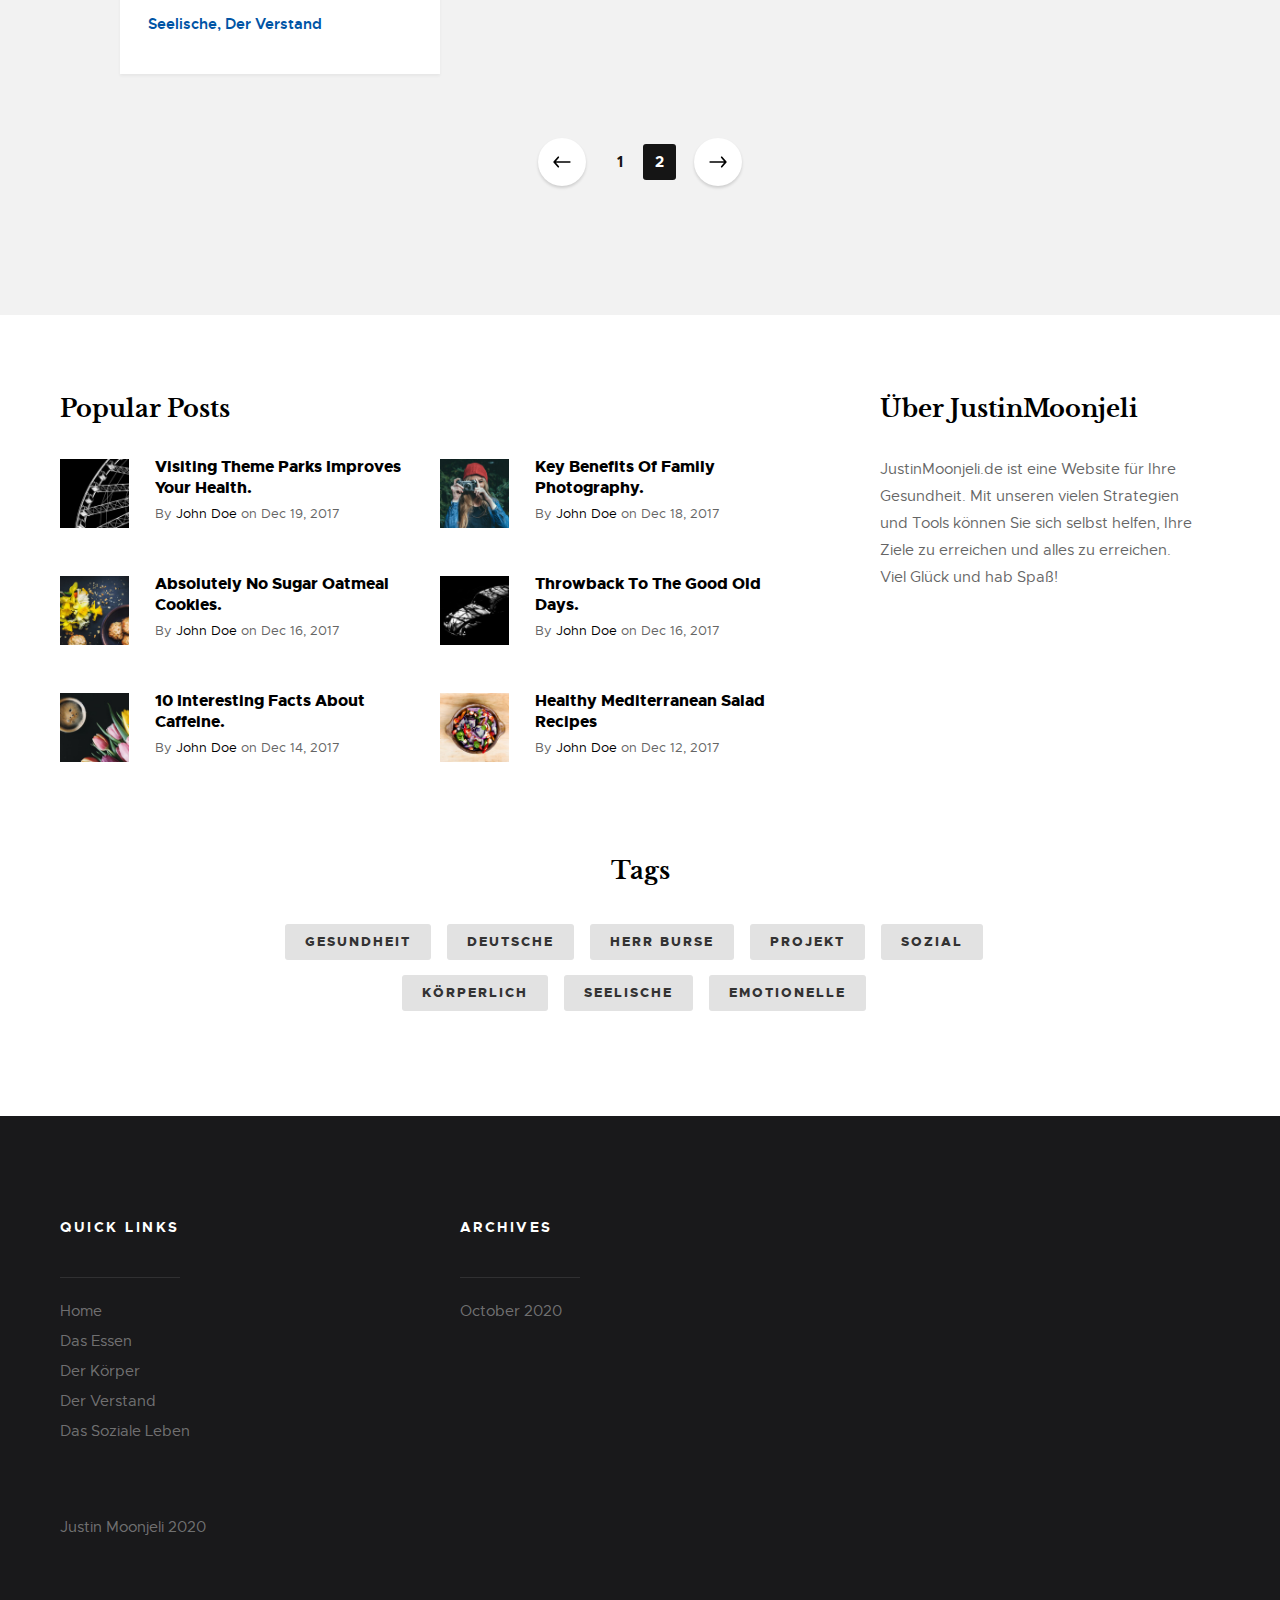
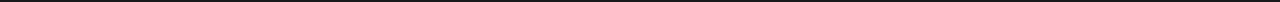
==== commit 81eb2680: "Update index.html" ====
--- a/index.html
+++ b/index.html
@@ -42,7 +42,7 @@
 
                 <div class="header__logo">
                     <a class="logo" href="index.html">
-                        <img src="images/logobruh.png" alt="Homepage">
+                        <img src="images/bruh2.png" alt="Homepage">
                     </a>
                 </div> <!-- end header__logo -->
 
--- a/css/main.css
+++ b/css/main.css
@@ -1785,8 +1785,8 @@
 }
 
 .header__logo img {
-   width: 500px;
-   height: 500px;
+   width: 400px;
+   height: 200px;
 }
 
 
